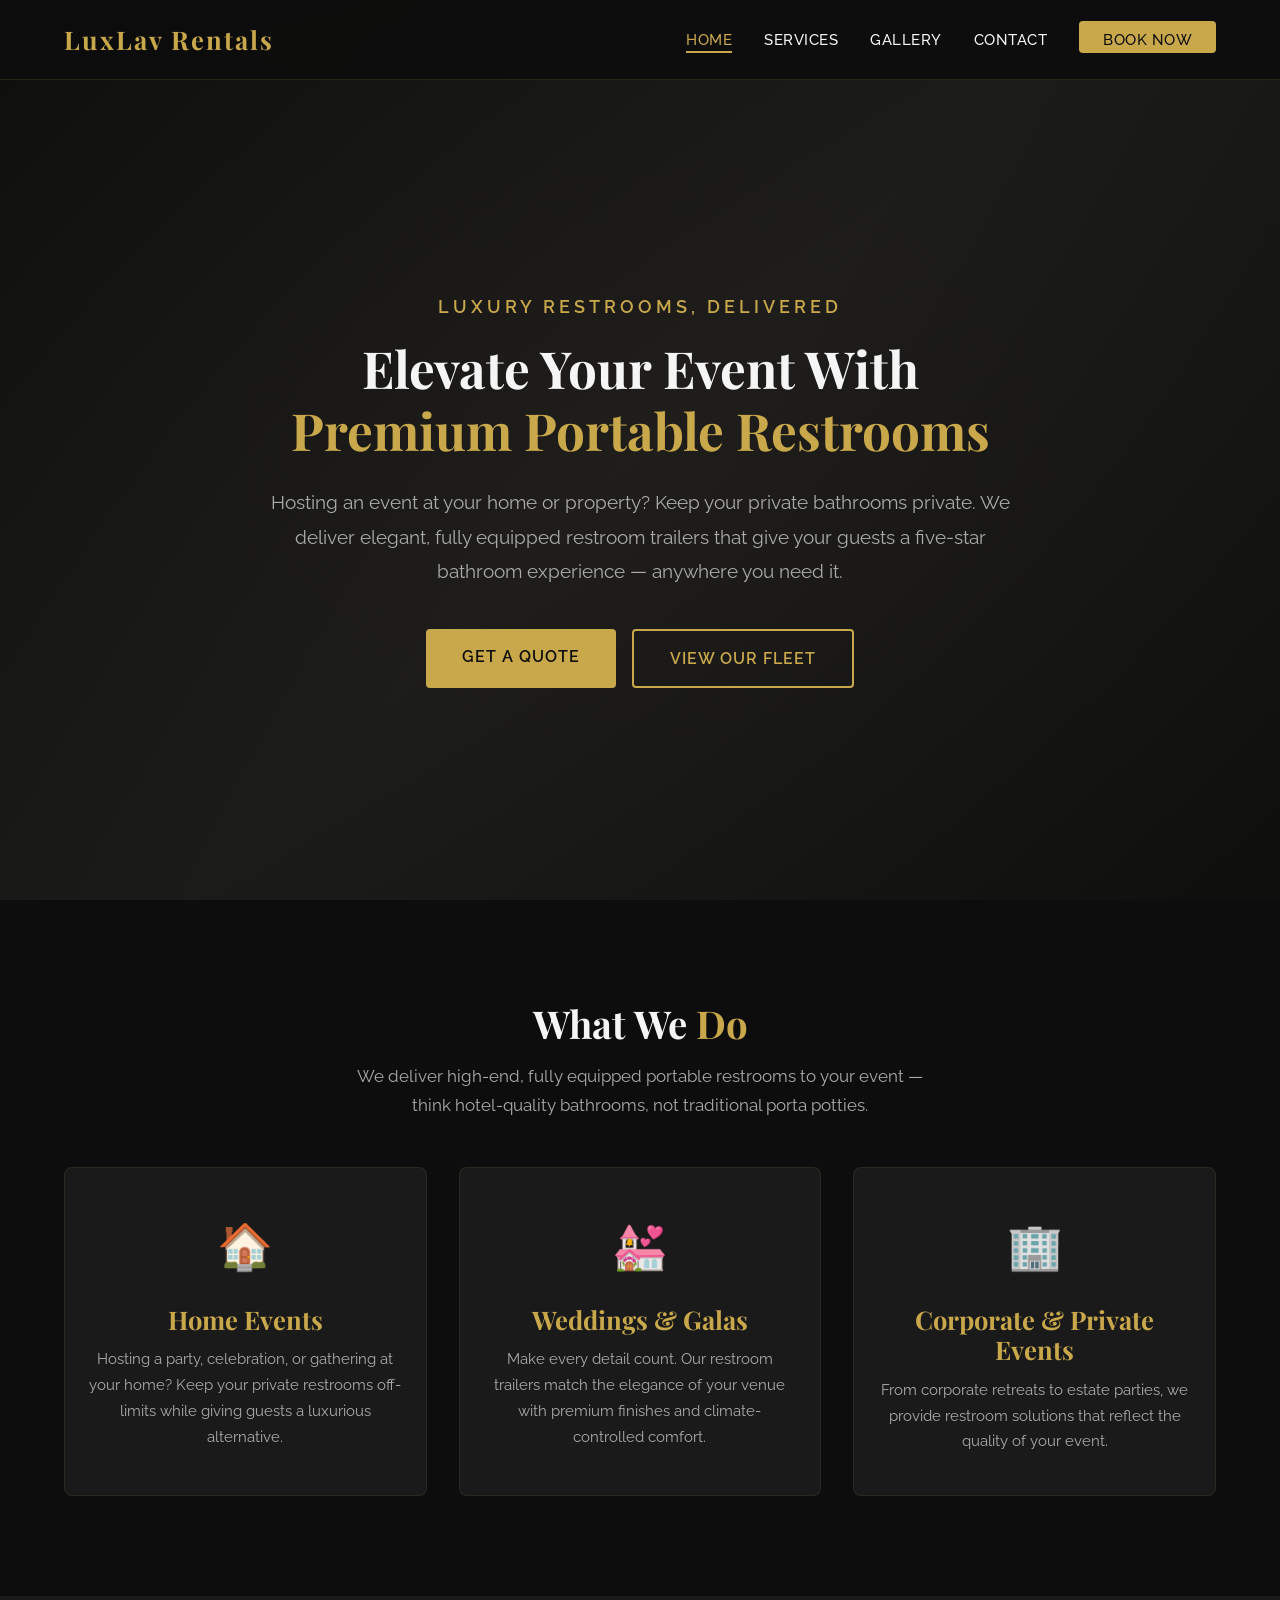
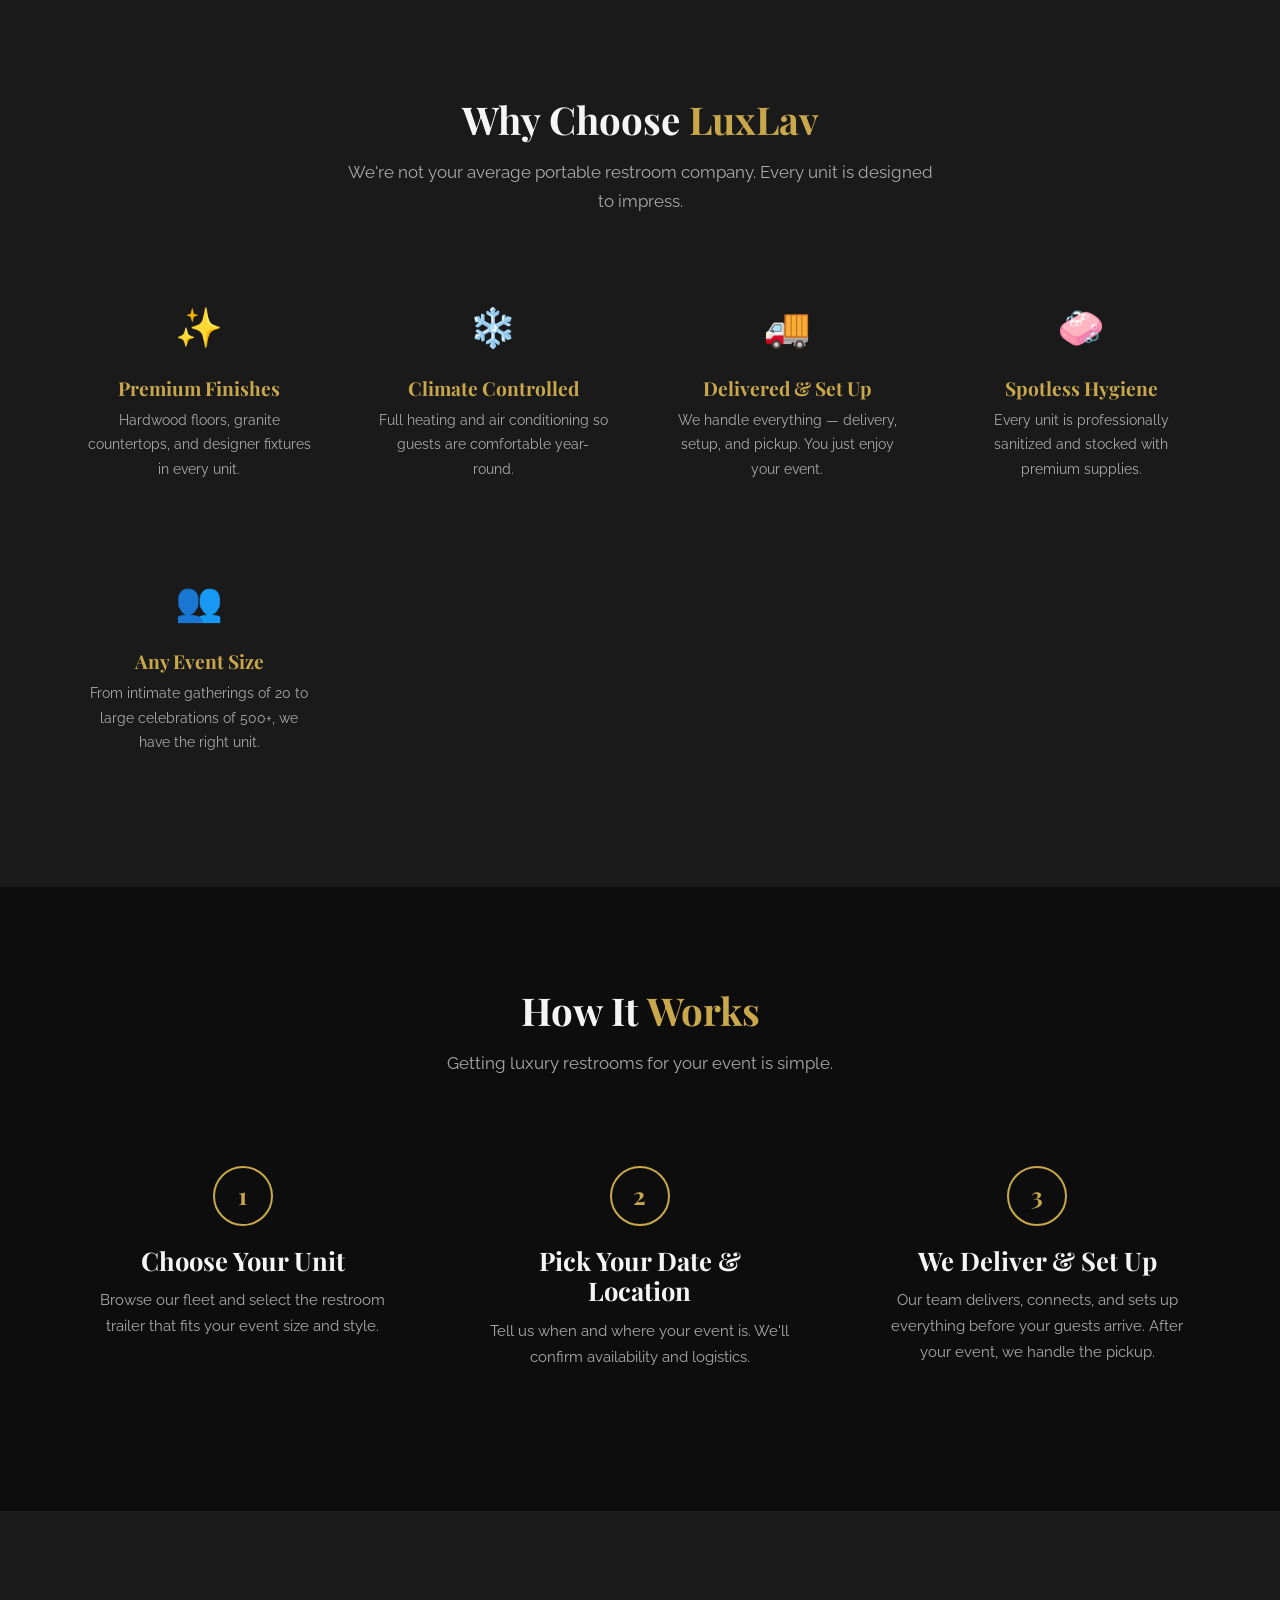
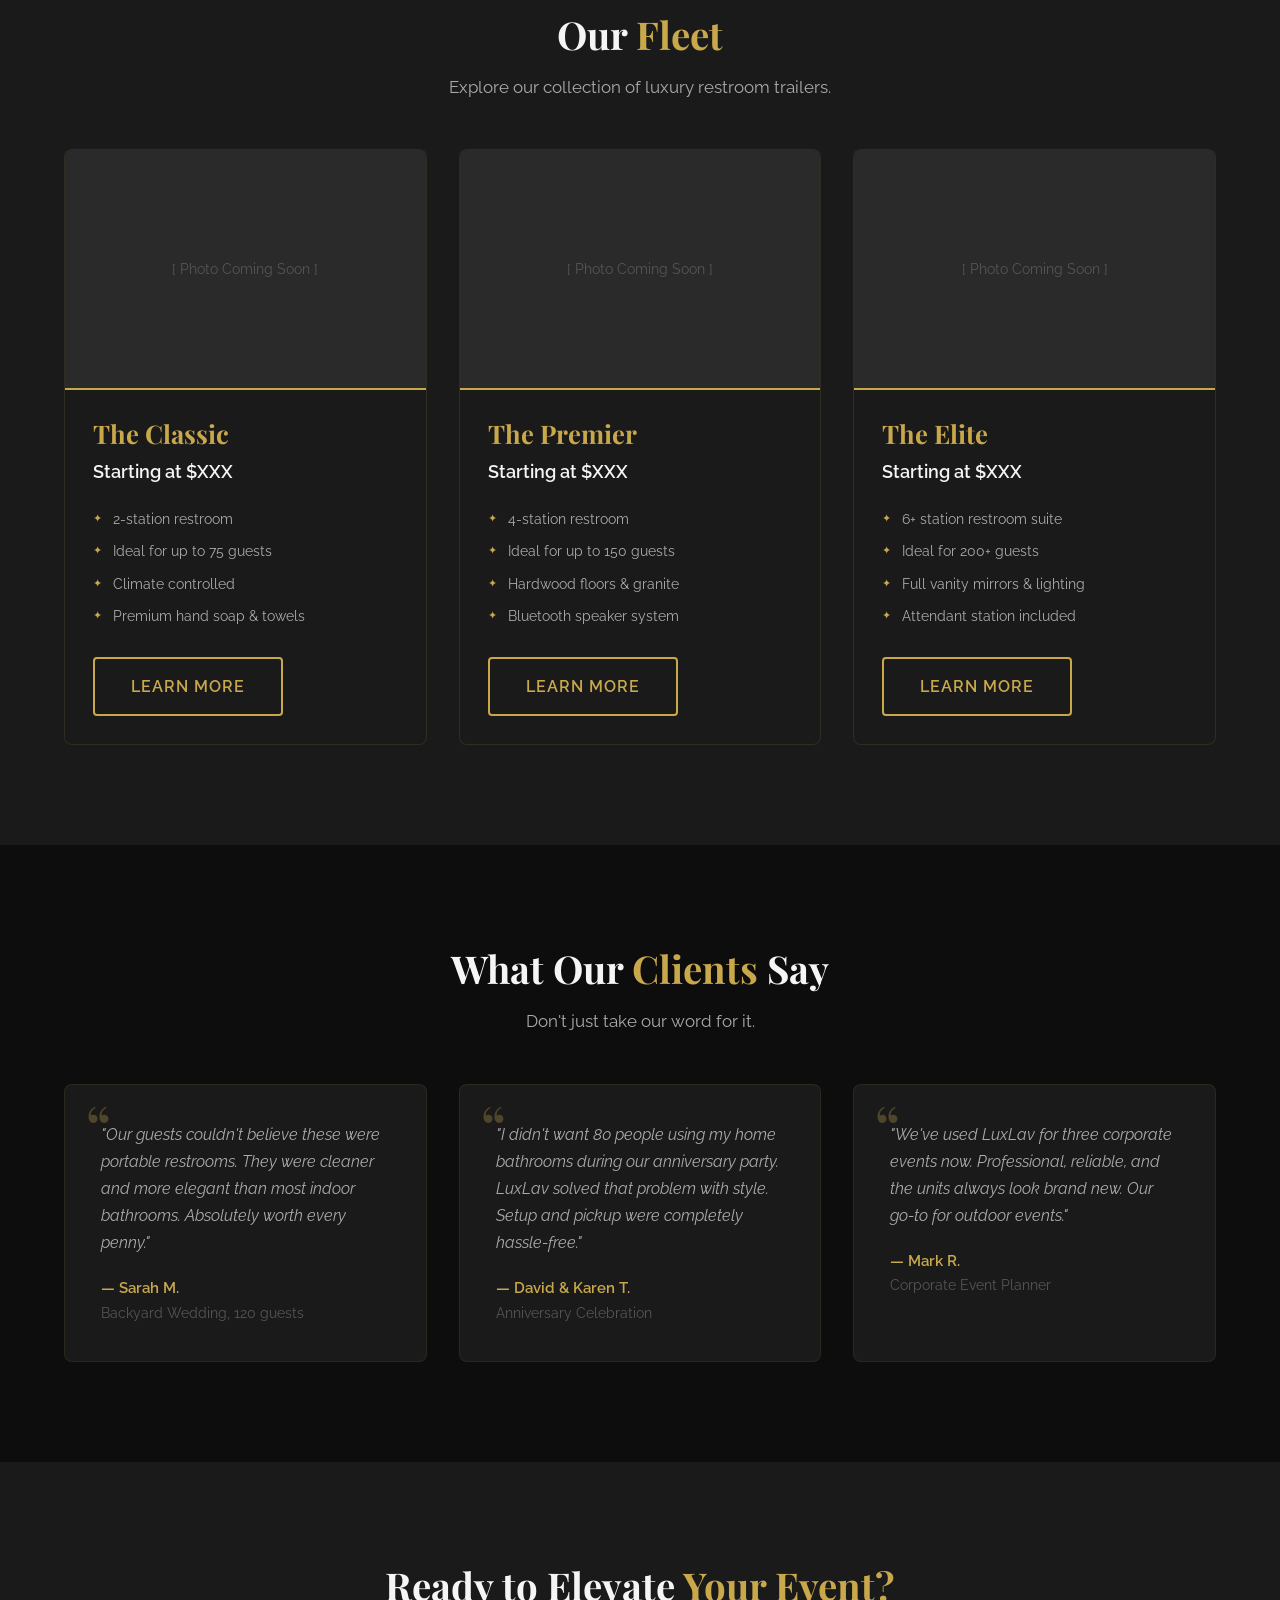
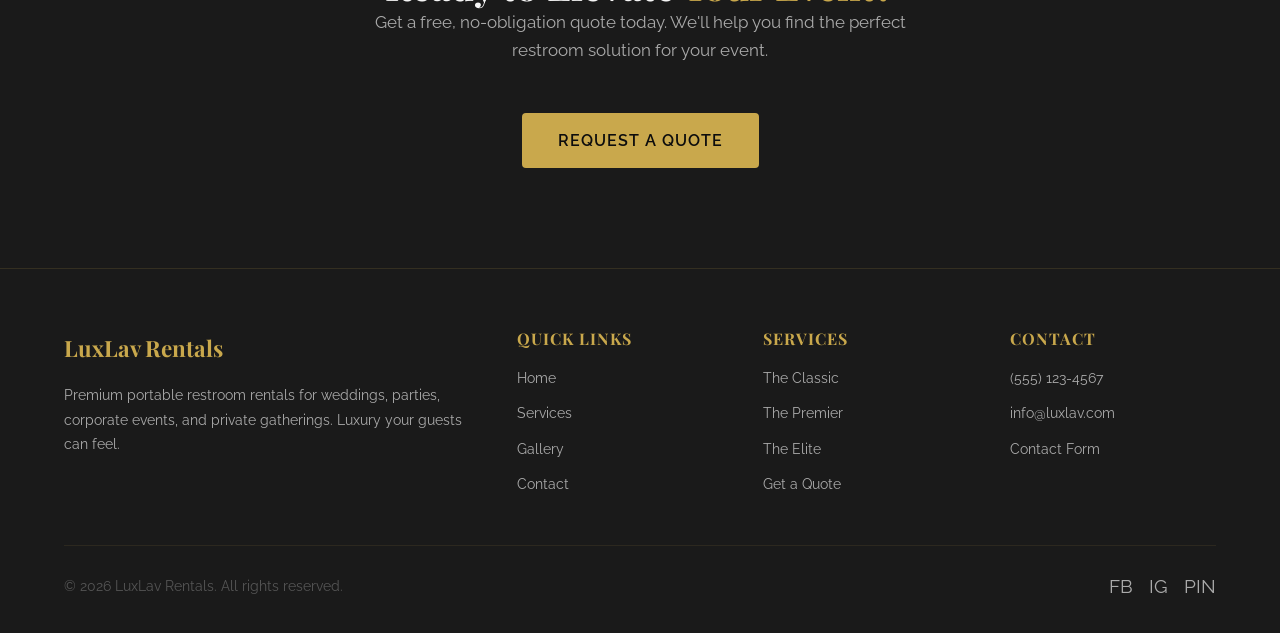
==== index.html @ 599058a5 "Initial commit: luxury restroom site Co-Authored-By: Claude Opus 4.6 <noreply@anthropic.com>" ====
<!DOCTYPE html>
<html lang="en">
<head>
  <meta charset="UTF-8">
  <meta name="viewport" content="width=device-width, initial-scale=1.0">
  <title>LuxLav Rentals — Luxury Portable Restroom Rentals for Events</title>
  <meta name="description" content="Luxury portable restroom rentals for weddings, parties, and private events. Hotel-quality bathroom experience delivered to your door.">
  <link rel="preconnect" href="https://fonts.googleapis.com">
  <link rel="preconnect" href="https://fonts.gstatic.com" crossorigin>
  <link href="https://fonts.googleapis.com/css2?family=Playfair+Display:wght@400;700&family=Raleway:wght@300;400;500;600;700&display=swap" rel="stylesheet">
  <link rel="stylesheet" href="css/styles.css">
</head>
<body>

  <!-- Navigation -->
  <nav class="navbar">
    <div class="container">
      <a href="index.html" class="nav-logo">LuxLav Rentals</a>
      <ul class="nav-links">
        <li><a href="index.html" class="active">Home</a></li>
        <li><a href="services.html">Services</a></li>
        <li><a href="gallery.html">Gallery</a></li>
        <li><a href="contact.html">Contact</a></li>
        <li><a href="booking.html" class="nav-cta">Book Now</a></li>
      </ul>
      <button class="hamburger" aria-label="Toggle menu">
        <span></span>
        <span></span>
        <span></span>
      </button>
    </div>
  </nav>

  <!-- Hero Section -->
  <section class="hero">
    <div class="hero-content">
      <p class="hero-tagline">Luxury Restrooms, Delivered</p>
      <h1>Elevate Your Event With <span>Premium Portable Restrooms</span></h1>
      <p class="hero-description">
        Hosting an event at your home or property? Keep your private bathrooms private.
        We deliver elegant, fully equipped restroom trailers that give your guests a
        five-star bathroom experience — anywhere you need it.
      </p>
      <div class="hero-buttons">
        <a href="booking.html" class="btn btn-primary">Get a Quote</a>
        <a href="services.html" class="btn btn-outline">View Our Fleet</a>
      </div>
    </div>
  </section>

  <!-- What We Do -->
  <section class="section">
    <div class="container">
      <h2 class="section-title">What We <span class="gold-text">Do</span></h2>
      <p class="section-subtitle">
        We deliver high-end, fully equipped portable restrooms to your event — think hotel-quality bathrooms, not traditional porta potties.
      </p>
      <div class="what-we-do-grid">
        <div class="wwd-card">
          <span class="wwd-icon">🏠</span>
          <h3>Home Events</h3>
          <p>Hosting a party, celebration, or gathering at your home? Keep your private restrooms off-limits while giving guests a luxurious alternative.</p>
        </div>
        <div class="wwd-card">
          <span class="wwd-icon">💒</span>
          <h3>Weddings & Galas</h3>
          <p>Make every detail count. Our restroom trailers match the elegance of your venue with premium finishes and climate-controlled comfort.</p>
        </div>
        <div class="wwd-card">
          <span class="wwd-icon">🏢</span>
          <h3>Corporate & Private Events</h3>
          <p>From corporate retreats to estate parties, we provide restroom solutions that reflect the quality of your event.</p>
        </div>
      </div>
    </div>
  </section>

  <!-- Why Choose Us -->
  <section class="section section-alt">
    <div class="container">
      <h2 class="section-title">Why Choose <span class="gold-text">LuxLav</span></h2>
      <p class="section-subtitle">
        We're not your average portable restroom company. Every unit is designed to impress.
      </p>
      <div class="features-grid">
        <div class="feature-item">
          <span class="feature-icon">✨</span>
          <h4>Premium Finishes</h4>
          <p>Hardwood floors, granite countertops, and designer fixtures in every unit.</p>
        </div>
        <div class="feature-item">
          <span class="feature-icon">❄️</span>
          <h4>Climate Controlled</h4>
          <p>Full heating and air conditioning so guests are comfortable year-round.</p>
        </div>
        <div class="feature-item">
          <span class="feature-icon">🚚</span>
          <h4>Delivered & Set Up</h4>
          <p>We handle everything — delivery, setup, and pickup. You just enjoy your event.</p>
        </div>
        <div class="feature-item">
          <span class="feature-icon">🧼</span>
          <h4>Spotless Hygiene</h4>
          <p>Every unit is professionally sanitized and stocked with premium supplies.</p>
        </div>
        <div class="feature-item">
          <span class="feature-icon">👥</span>
          <h4>Any Event Size</h4>
          <p>From intimate gatherings of 20 to large celebrations of 500+, we have the right unit.</p>
        </div>
      </div>
    </div>
  </section>

  <!-- How It Works -->
  <section class="section">
    <div class="container">
      <h2 class="section-title">How It <span class="gold-text">Works</span></h2>
      <p class="section-subtitle">
        Getting luxury restrooms for your event is simple.
      </p>
      <div class="steps">
        <div class="step">
          <div class="step-number">1</div>
          <h3>Choose Your Unit</h3>
          <p>Browse our fleet and select the restroom trailer that fits your event size and style.</p>
        </div>
        <div class="step">
          <div class="step-number">2</div>
          <h3>Pick Your Date & Location</h3>
          <p>Tell us when and where your event is. We'll confirm availability and logistics.</p>
        </div>
        <div class="step">
          <div class="step-number">3</div>
          <h3>We Deliver & Set Up</h3>
          <p>Our team delivers, connects, and sets up everything before your guests arrive. After your event, we handle the pickup.</p>
        </div>
      </div>
    </div>
  </section>

  <!-- Featured Units -->
  <section class="section section-alt">
    <div class="container">
      <h2 class="section-title">Our <span class="gold-text">Fleet</span></h2>
      <p class="section-subtitle">
        Explore our collection of luxury restroom trailers.
      </p>
      <div class="units-grid">
        <div class="unit-card">
          <div class="unit-image">[ Photo Coming Soon ]</div>
          <div class="unit-info">
            <h3>The Classic</h3>
            <p class="unit-price">Starting at $XXX</p>
            <ul class="unit-features">
              <li>2-station restroom</li>
              <li>Ideal for up to 75 guests</li>
              <li>Climate controlled</li>
              <li>Premium hand soap & towels</li>
            </ul>
            <a href="services.html" class="btn btn-outline">Learn More</a>
          </div>
        </div>
        <div class="unit-card">
          <div class="unit-image">[ Photo Coming Soon ]</div>
          <div class="unit-info">
            <h3>The Premier</h3>
            <p class="unit-price">Starting at $XXX</p>
            <ul class="unit-features">
              <li>4-station restroom</li>
              <li>Ideal for up to 150 guests</li>
              <li>Hardwood floors & granite</li>
              <li>Bluetooth speaker system</li>
            </ul>
            <a href="services.html" class="btn btn-outline">Learn More</a>
          </div>
        </div>
        <div class="unit-card">
          <div class="unit-image">[ Photo Coming Soon ]</div>
          <div class="unit-info">
            <h3>The Elite</h3>
            <p class="unit-price">Starting at $XXX</p>
            <ul class="unit-features">
              <li>6+ station restroom suite</li>
              <li>Ideal for 200+ guests</li>
              <li>Full vanity mirrors & lighting</li>
              <li>Attendant station included</li>
            </ul>
            <a href="services.html" class="btn btn-outline">Learn More</a>
          </div>
        </div>
      </div>
    </div>
  </section>

  <!-- Testimonials -->
  <section class="section">
    <div class="container">
      <h2 class="section-title">What Our <span class="gold-text">Clients</span> Say</h2>
      <p class="section-subtitle">
        Don't just take our word for it.
      </p>
      <div class="testimonials-grid">
        <div class="testimonial-card">
          <p class="testimonial-text">
            "Our guests couldn't believe these were portable restrooms. They were cleaner and more elegant than most indoor bathrooms. Absolutely worth every penny."
          </p>
          <p class="testimonial-author">— Sarah M.</p>
          <p class="testimonial-event">Backyard Wedding, 120 guests</p>
        </div>
        <div class="testimonial-card">
          <p class="testimonial-text">
            "I didn't want 80 people using my home bathrooms during our anniversary party. LuxLav solved that problem with style. Setup and pickup were completely hassle-free."
          </p>
          <p class="testimonial-author">— David & Karen T.</p>
          <p class="testimonial-event">Anniversary Celebration</p>
        </div>
        <div class="testimonial-card">
          <p class="testimonial-text">
            "We've used LuxLav for three corporate events now. Professional, reliable, and the units always look brand new. Our go-to for outdoor events."
          </p>
          <p class="testimonial-author">— Mark R.</p>
          <p class="testimonial-event">Corporate Event Planner</p>
        </div>
      </div>
    </div>
  </section>

  <!-- CTA Banner -->
  <section class="section section-alt" style="text-align:center;">
    <div class="container">
      <h2>Ready to Elevate <span class="gold-text">Your Event?</span></h2>
      <p class="section-subtitle">
        Get a free, no-obligation quote today. We'll help you find the perfect restroom solution for your event.
      </p>
      <a href="booking.html" class="btn btn-primary">Request a Quote</a>
    </div>
  </section>

  <!-- Footer -->
  <footer class="footer">
    <div class="container">
      <div class="footer-grid">
        <div>
          <span class="footer-brand">LuxLav Rentals</span>
          <p class="footer-description">
            Premium portable restroom rentals for weddings, parties, corporate events, and private gatherings. Luxury your guests can feel.
          </p>
        </div>
        <div>
          <h4>Quick Links</h4>
          <ul>
            <li><a href="index.html">Home</a></li>
            <li><a href="services.html">Services</a></li>
            <li><a href="gallery.html">Gallery</a></li>
            <li><a href="contact.html">Contact</a></li>
          </ul>
        </div>
        <div>
          <h4>Services</h4>
          <ul>
            <li><a href="services.html">The Classic</a></li>
            <li><a href="services.html">The Premier</a></li>
            <li><a href="services.html">The Elite</a></li>
            <li><a href="booking.html">Get a Quote</a></li>
          </ul>
        </div>
        <div>
          <h4>Contact</h4>
          <ul>
            <li><a href="tel:+15551234567">(555) 123-4567</a></li>
            <li><a href="mailto:info@luxlav.com">info@luxlav.com</a></li>
            <li><a href="contact.html">Contact Form</a></li>
          </ul>
        </div>
      </div>
      <div class="footer-bottom">
        <p>&copy; 2026 LuxLav Rentals. All rights reserved.</p>
        <div class="social-links">
          <a href="#" aria-label="Facebook">FB</a>
          <a href="#" aria-label="Instagram">IG</a>
          <a href="#" aria-label="Pinterest">PIN</a>
        </div>
      </div>
    </div>
  </footer>

  <script src="js/script.js"></script>
</body>
</html>
---- css/styles.css ----
/* ========================================
   LuxLav Rentals — Luxury Restroom Website
   Bold & Luxurious Theme
   ======================================== */

/* --- Reset & Base --- */
*,
*::before,
*::after {
  margin: 0;
  padding: 0;
  box-sizing: border-box;
}

:root {
  --bg-dark: #0d0d0d;
  --bg-card: #1a1a1a;
  --bg-card-hover: #2a2a2a;
  --gold: #c9a84c;
  --gold-light: #d4af37;
  --gold-glow: rgba(201, 168, 76, 0.4);
  --white: #f5f5f5;
  --gray: #aaaaaa;
  --gray-dark: #555555;
  --font-heading: "Playfair Display", Georgia, serif;
  --font-body: "Raleway", "Segoe UI", sans-serif;
  --max-width: 1200px;
  --nav-height: 80px;
}

html {
  scroll-behavior: smooth;
  font-size: 16px;
}

body {
  font-family: var(--font-body);
  background-color: var(--bg-dark);
  color: var(--white);
  line-height: 1.7;
  overflow-x: hidden;
}

a {
  color: var(--gold);
  text-decoration: none;
  transition: color 0.3s;
}

a:hover {
  color: var(--gold-light);
}

img {
  max-width: 100%;
  display: block;
}

ul {
  list-style: none;
}

/* --- Typography --- */
h1, h2, h3, h4 {
  font-family: var(--font-heading);
  color: var(--white);
  line-height: 1.2;
}

h1 { font-size: 3.2rem; }
h2 { font-size: 2.4rem; }
h3 { font-size: 1.6rem; }
h4 { font-size: 1.2rem; }

.section-title {
  text-align: center;
  margin-bottom: 1rem;
}

.section-subtitle {
  text-align: center;
  color: var(--gray);
  max-width: 600px;
  margin: 0 auto 3rem;
  font-size: 1.05rem;
}

.gold-text {
  color: var(--gold);
}

/* --- Buttons --- */
.btn {
  display: inline-block;
  padding: 14px 36px;
  font-family: var(--font-body);
  font-size: 1rem;
  font-weight: 600;
  letter-spacing: 1px;
  text-transform: uppercase;
  border: none;
  border-radius: 4px;
  cursor: pointer;
  transition: all 0.3s ease;
}

.btn-primary {
  background: var(--gold);
  color: var(--bg-dark);
}

.btn-primary:hover {
  background: var(--gold-light);
  box-shadow: 0 0 20px var(--gold-glow);
  color: var(--bg-dark);
}

.btn-outline {
  background: transparent;
  color: var(--gold);
  border: 2px solid var(--gold);
}

.btn-outline:hover {
  background: var(--gold);
  color: var(--bg-dark);
  box-shadow: 0 0 20px var(--gold-glow);
}

/* --- Container --- */
.container {
  max-width: var(--max-width);
  margin: 0 auto;
  padding: 0 24px;
}

/* --- Section Spacing --- */
.section {
  padding: 100px 0;
}

.section-alt {
  background-color: var(--bg-card);
}

/* ========================================
   NAVIGATION
   ======================================== */
.navbar {
  position: fixed;
  top: 0;
  left: 0;
  width: 100%;
  height: var(--nav-height);
  background: rgba(13, 13, 13, 0.95);
  backdrop-filter: blur(10px);
  z-index: 1000;
  border-bottom: 1px solid rgba(201, 168, 76, 0.15);
}

.navbar .container {
  display: flex;
  align-items: center;
  justify-content: space-between;
  height: 100%;
}

.nav-logo {
  font-family: var(--font-heading);
  font-size: 1.6rem;
  color: var(--gold);
  font-weight: 700;
  letter-spacing: 2px;
}

.nav-links {
  display: flex;
  gap: 32px;
}

.nav-links a {
  color: var(--white);
  font-size: 0.95rem;
  font-weight: 500;
  letter-spacing: 0.5px;
  text-transform: uppercase;
  position: relative;
  padding-bottom: 4px;
}

.nav-links a::after {
  content: "";
  position: absolute;
  bottom: 0;
  left: 0;
  width: 0;
  height: 2px;
  background: var(--gold);
  transition: width 0.3s;
}

.nav-links a:hover::after,
.nav-links a.active::after {
  width: 100%;
}

.nav-links a:hover,
.nav-links a.active {
  color: var(--gold);
}

.nav-cta {
  padding: 10px 24px;
  background: var(--gold);
  color: var(--bg-dark) !important;
  border-radius: 4px;
  font-weight: 600;
}

.nav-cta::after {
  display: none !important;
}

.nav-cta:hover {
  background: var(--gold-light);
  box-shadow: 0 0 15px var(--gold-glow);
  color: var(--bg-dark) !important;
}

/* Hamburger */
.hamburger {
  display: none;
  flex-direction: column;
  gap: 5px;
  cursor: pointer;
  background: none;
  border: none;
  padding: 4px;
}

.hamburger span {
  display: block;
  width: 28px;
  height: 2px;
  background: var(--gold);
  transition: all 0.3s;
}

.hamburger.active span:nth-child(1) {
  transform: rotate(45deg) translate(5px, 5px);
}

.hamburger.active span:nth-child(2) {
  opacity: 0;
}

.hamburger.active span:nth-child(3) {
  transform: rotate(-45deg) translate(5px, -5px);
}

/* ========================================
   HERO
   ======================================== */
.hero {
  min-height: 100vh;
  display: flex;
  align-items: center;
  justify-content: center;
  text-align: center;
  padding-top: var(--nav-height);
  background: linear-gradient(
    135deg,
    rgba(13, 13, 13, 0.97) 0%,
    rgba(26, 26, 26, 0.95) 50%,
    rgba(13, 13, 13, 0.97) 100%
  );
  position: relative;
  overflow: hidden;
}

.hero::before {
  content: "";
  position: absolute;
  top: -50%;
  left: -50%;
  width: 200%;
  height: 200%;
  background: radial-gradient(
    ellipse at center,
    rgba(201, 168, 76, 0.03) 0%,
    transparent 70%
  );
  animation: heroGlow 8s ease-in-out infinite alternate;
}

@keyframes heroGlow {
  0% { transform: translate(0, 0); }
  100% { transform: translate(5%, 5%); }
}

.hero-content {
  position: relative;
  z-index: 1;
  max-width: 800px;
  padding: 0 24px;
}

.hero-tagline {
  font-size: 1.1rem;
  color: var(--gold);
  text-transform: uppercase;
  letter-spacing: 4px;
  margin-bottom: 1rem;
  font-weight: 600;
}

.hero h1 {
  margin-bottom: 1.5rem;
}

.hero h1 span {
  color: var(--gold);
}

.hero-description {
  font-size: 1.2rem;
  color: var(--gray);
  margin-bottom: 2.5rem;
  line-height: 1.8;
}

.hero-buttons {
  display: flex;
  gap: 16px;
  justify-content: center;
  flex-wrap: wrap;
}

/* ========================================
   WHAT WE DO
   ======================================== */
.what-we-do-grid {
  display: grid;
  grid-template-columns: repeat(3, 1fr);
  gap: 32px;
  margin-top: 2rem;
}

.wwd-card {
  text-align: center;
  padding: 40px 24px;
  background: var(--bg-card);
  border: 1px solid rgba(201, 168, 76, 0.1);
  border-radius: 8px;
  transition: all 0.3s;
}

.wwd-card:hover {
  border-color: var(--gold);
  transform: translateY(-4px);
  box-shadow: 0 8px 30px rgba(0, 0, 0, 0.4);
}

.wwd-icon {
  font-size: 2.8rem;
  margin-bottom: 1.2rem;
  display: block;
}

.wwd-card h3 {
  margin-bottom: 0.8rem;
  color: var(--gold);
}

.wwd-card p {
  color: var(--gray);
  font-size: 0.95rem;
}

/* ========================================
   WHY CHOOSE US
   ======================================== */
.features-grid {
  display: grid;
  grid-template-columns: repeat(auto-fit, minmax(220px, 1fr));
  gap: 24px;
}

.feature-item {
  text-align: center;
  padding: 32px 20px;
}

.feature-icon {
  font-size: 2.4rem;
  margin-bottom: 1rem;
  display: block;
}

.feature-item h4 {
  color: var(--gold);
  margin-bottom: 0.5rem;
}

.feature-item p {
  color: var(--gray);
  font-size: 0.9rem;
}

/* ========================================
   HOW IT WORKS
   ======================================== */
.steps {
  display: grid;
  grid-template-columns: repeat(3, 1fr);
  gap: 40px;
  text-align: center;
  counter-reset: step;
}

.step {
  position: relative;
  padding: 40px 24px;
}

.step-number {
  display: inline-flex;
  align-items: center;
  justify-content: center;
  width: 60px;
  height: 60px;
  border-radius: 50%;
  border: 2px solid var(--gold);
  color: var(--gold);
  font-family: var(--font-heading);
  font-size: 1.5rem;
  font-weight: 700;
  margin-bottom: 1.2rem;
}

.step h3 {
  margin-bottom: 0.8rem;
}

.step p {
  color: var(--gray);
  font-size: 0.95rem;
}

/* ========================================
   UNIT / SERVICE CARDS
   ======================================== */
.units-grid {
  display: grid;
  grid-template-columns: repeat(3, 1fr);
  gap: 32px;
}

.unit-card {
  background: var(--bg-card);
  border: 1px solid rgba(201, 168, 76, 0.12);
  border-radius: 8px;
  overflow: hidden;
  transition: all 0.3s;
}

.unit-card:hover {
  border-color: var(--gold);
  transform: translateY(-6px);
  box-shadow: 0 12px 40px rgba(0, 0, 0, 0.5);
}

.unit-image {
  width: 100%;
  height: 240px;
  background: var(--bg-card-hover);
  border-bottom: 2px solid var(--gold);
  display: flex;
  align-items: center;
  justify-content: center;
  color: var(--gray-dark);
  font-size: 0.9rem;
}

.unit-info {
  padding: 28px;
}

.unit-info h3 {
  color: var(--gold);
  margin-bottom: 0.5rem;
}

.unit-price {
  font-size: 1.1rem;
  font-weight: 600;
  margin-bottom: 1rem;
  color: var(--white);
}

.unit-features {
  margin-bottom: 1.5rem;
}

.unit-features li {
  color: var(--gray);
  font-size: 0.9rem;
  padding: 4px 0;
  padding-left: 20px;
  position: relative;
}

.unit-features li::before {
  content: "✦";
  color: var(--gold);
  position: absolute;
  left: 0;
  font-size: 0.7rem;
  top: 6px;
}

/* ========================================
   TESTIMONIALS
   ======================================== */
.testimonials-grid {
  display: grid;
  grid-template-columns: repeat(auto-fit, minmax(320px, 1fr));
  gap: 32px;
}

.testimonial-card {
  background: var(--bg-card);
  border: 1px solid rgba(201, 168, 76, 0.1);
  border-radius: 8px;
  padding: 36px;
  position: relative;
}

.testimonial-card::before {
  content: "\201C";
  font-family: var(--font-heading);
  font-size: 4rem;
  color: var(--gold);
  opacity: 0.3;
  position: absolute;
  top: 10px;
  left: 20px;
  line-height: 1;
}

.testimonial-text {
  font-style: italic;
  color: var(--gray);
  margin-bottom: 1.2rem;
  font-size: 1rem;
  line-height: 1.7;
  position: relative;
  z-index: 1;
}

.testimonial-author {
  color: var(--gold);
  font-weight: 600;
  font-size: 0.95rem;
}

.testimonial-event {
  color: var(--gray-dark);
  font-size: 0.85rem;
}

/* ========================================
   GALLERY
   ======================================== */
.gallery-grid {
  display: grid;
  grid-template-columns: repeat(auto-fill, minmax(280px, 1fr));
  gap: 20px;
}

.gallery-item {
  height: 280px;
  background: var(--bg-card-hover);
  border: 1px solid rgba(201, 168, 76, 0.1);
  border-radius: 8px;
  overflow: hidden;
  cursor: pointer;
  transition: all 0.3s;
  display: flex;
  align-items: center;
  justify-content: center;
  color: var(--gray-dark);
  font-size: 0.9rem;
  position: relative;
}

.gallery-item:hover {
  border-color: var(--gold);
  transform: scale(1.02);
  box-shadow: 0 8px 30px rgba(0, 0, 0, 0.4);
}

.gallery-item img {
  width: 100%;
  height: 100%;
  object-fit: cover;
}

/* Lightbox */
.lightbox {
  display: none;
  position: fixed;
  top: 0;
  left: 0;
  width: 100%;
  height: 100%;
  background: rgba(0, 0, 0, 0.95);
  z-index: 2000;
  align-items: center;
  justify-content: center;
  cursor: pointer;
}

.lightbox.active {
  display: flex;
}

.lightbox-content {
  max-width: 90%;
  max-height: 90%;
  background: var(--bg-card);
  border: 2px solid var(--gold);
  border-radius: 8px;
  display: flex;
  align-items: center;
  justify-content: center;
  padding: 40px 60px;
  color: var(--gray);
  font-size: 1.2rem;
}

.lightbox-close {
  position: absolute;
  top: 20px;
  right: 30px;
  font-size: 2.5rem;
  color: var(--gold);
  cursor: pointer;
  transition: color 0.3s;
  background: none;
  border: none;
  font-family: inherit;
}

.lightbox-close:hover {
  color: var(--white);
}

/* ========================================
   FORMS
   ======================================== */
.form-group {
  margin-bottom: 24px;
}

.form-group label {
  display: block;
  margin-bottom: 8px;
  color: var(--gold);
  font-weight: 600;
  font-size: 0.9rem;
  text-transform: uppercase;
  letter-spacing: 0.5px;
}

.form-group input,
.form-group textarea,
.form-group select {
  width: 100%;
  padding: 14px 18px;
  background: var(--bg-card);
  border: 1px solid rgba(201, 168, 76, 0.2);
  border-radius: 4px;
  color: var(--white);
  font-family: var(--font-body);
  font-size: 1rem;
  transition: border-color 0.3s;
}

.form-group input:focus,
.form-group textarea:focus,
.form-group select:focus {
  outline: none;
  border-color: var(--gold);
  box-shadow: 0 0 0 3px rgba(201, 168, 76, 0.1);
}

.form-group textarea {
  resize: vertical;
  min-height: 120px;
}

.form-group select option {
  background: var(--bg-card);
  color: var(--white);
}

.form-row {
  display: grid;
  grid-template-columns: 1fr 1fr;
  gap: 24px;
}

.form-error {
  color: #e74c3c;
  font-size: 0.85rem;
  margin-top: 6px;
  display: none;
}

.form-group.error input,
.form-group.error textarea,
.form-group.error select {
  border-color: #e74c3c;
}

.form-group.error .form-error {
  display: block;
}

.form-success {
  display: none;
  text-align: center;
  padding: 40px;
  background: var(--bg-card);
  border: 2px solid var(--gold);
  border-radius: 8px;
}

.form-success.active {
  display: block;
}

.form-success h3 {
  color: var(--gold);
  margin-bottom: 1rem;
}

/* ========================================
   CONTACT INFO
   ======================================== */
.contact-grid {
  display: grid;
  grid-template-columns: 1fr 1fr;
  gap: 60px;
}

.contact-info-item {
  display: flex;
  gap: 16px;
  margin-bottom: 28px;
}

.contact-info-icon {
  font-size: 1.5rem;
  color: var(--gold);
  min-width: 36px;
  text-align: center;
}

.contact-info-item h4 {
  color: var(--white);
  margin-bottom: 4px;
}

.contact-info-item p {
  color: var(--gray);
  font-size: 0.95rem;
}

.map-placeholder {
  width: 100%;
  height: 300px;
  background: var(--bg-card-hover);
  border: 1px solid rgba(201, 168, 76, 0.15);
  border-radius: 8px;
  display: flex;
  align-items: center;
  justify-content: center;
  color: var(--gray-dark);
  margin-top: 2rem;
}

/* ========================================
   PAGE HEADER (inner pages)
   ======================================== */
.page-header {
  padding: 160px 0 80px;
  text-align: center;
  background: linear-gradient(
    180deg,
    rgba(26, 26, 26, 1) 0%,
    rgba(13, 13, 13, 1) 100%
  );
  border-bottom: 1px solid rgba(201, 168, 76, 0.1);
}

.page-header h1 {
  margin-bottom: 0.5rem;
}

.page-header p {
  color: var(--gray);
  font-size: 1.1rem;
}

/* ========================================
   FOOTER
   ======================================== */
.footer {
  background: var(--bg-card);
  border-top: 1px solid rgba(201, 168, 76, 0.15);
  padding: 60px 0 30px;
}

.footer-grid {
  display: grid;
  grid-template-columns: 2fr 1fr 1fr 1fr;
  gap: 40px;
  margin-bottom: 40px;
}

.footer-brand {
  font-family: var(--font-heading);
  font-size: 1.4rem;
  color: var(--gold);
  font-weight: 700;
  margin-bottom: 1rem;
  display: block;
}

.footer-description {
  color: var(--gray);
  font-size: 0.9rem;
  line-height: 1.7;
}

.footer h4 {
  color: var(--gold);
  margin-bottom: 1rem;
  font-size: 1rem;
  text-transform: uppercase;
  letter-spacing: 1px;
}

.footer ul li {
  margin-bottom: 8px;
}

.footer ul a {
  color: var(--gray);
  font-size: 0.9rem;
  transition: color 0.3s;
}

.footer ul a:hover {
  color: var(--gold);
}

.footer-bottom {
  border-top: 1px solid rgba(201, 168, 76, 0.1);
  padding-top: 24px;
  display: flex;
  justify-content: space-between;
  align-items: center;
  font-size: 0.85rem;
  color: var(--gray-dark);
}

.social-links {
  display: flex;
  gap: 16px;
}

.social-links a {
  color: var(--gray);
  font-size: 1.2rem;
  transition: color 0.3s;
}

.social-links a:hover {
  color: var(--gold);
}

/* ========================================
   RESPONSIVE
   ======================================== */
@media (max-width: 1024px) {
  h1 { font-size: 2.6rem; }
  h2 { font-size: 2rem; }

  .units-grid {
    grid-template-columns: repeat(2, 1fr);
  }

  .footer-grid {
    grid-template-columns: 1fr 1fr;
  }
}

@media (max-width: 768px) {
  h1 { font-size: 2rem; }
  h2 { font-size: 1.7rem; }

  .section {
    padding: 70px 0;
  }

  /* Mobile nav */
  .nav-links {
    display: none;
    flex-direction: column;
    position: absolute;
    top: var(--nav-height);
    left: 0;
    width: 100%;
    background: rgba(13, 13, 13, 0.98);
    padding: 24px;
    gap: 20px;
    border-bottom: 1px solid rgba(201, 168, 76, 0.15);
  }

  .nav-links.active {
    display: flex;
  }

  .hamburger {
    display: flex;
  }

  /* Grids */
  .what-we-do-grid,
  .steps,
  .units-grid {
    grid-template-columns: 1fr;
  }

  .features-grid {
    grid-template-columns: repeat(2, 1fr);
  }

  .form-row {
    grid-template-columns: 1fr;
  }

  .contact-grid {
    grid-template-columns: 1fr;
  }

  .footer-grid {
    grid-template-columns: 1fr;
  }

  .footer-bottom {
    flex-direction: column;
    gap: 12px;
    text-align: center;
  }

  .hero-buttons {
    flex-direction: column;
    align-items: center;
  }

  .gallery-grid {
    grid-template-columns: repeat(auto-fill, minmax(200px, 1fr));
  }

  .testimonials-grid {
    grid-template-columns: 1fr;
  }
}

@media (max-width: 480px) {
  h1 { font-size: 1.7rem; }

  .features-grid {
    grid-template-columns: 1fr;
  }

  .hero-tagline {
    font-size: 0.9rem;
    letter-spacing: 2px;
  }
}
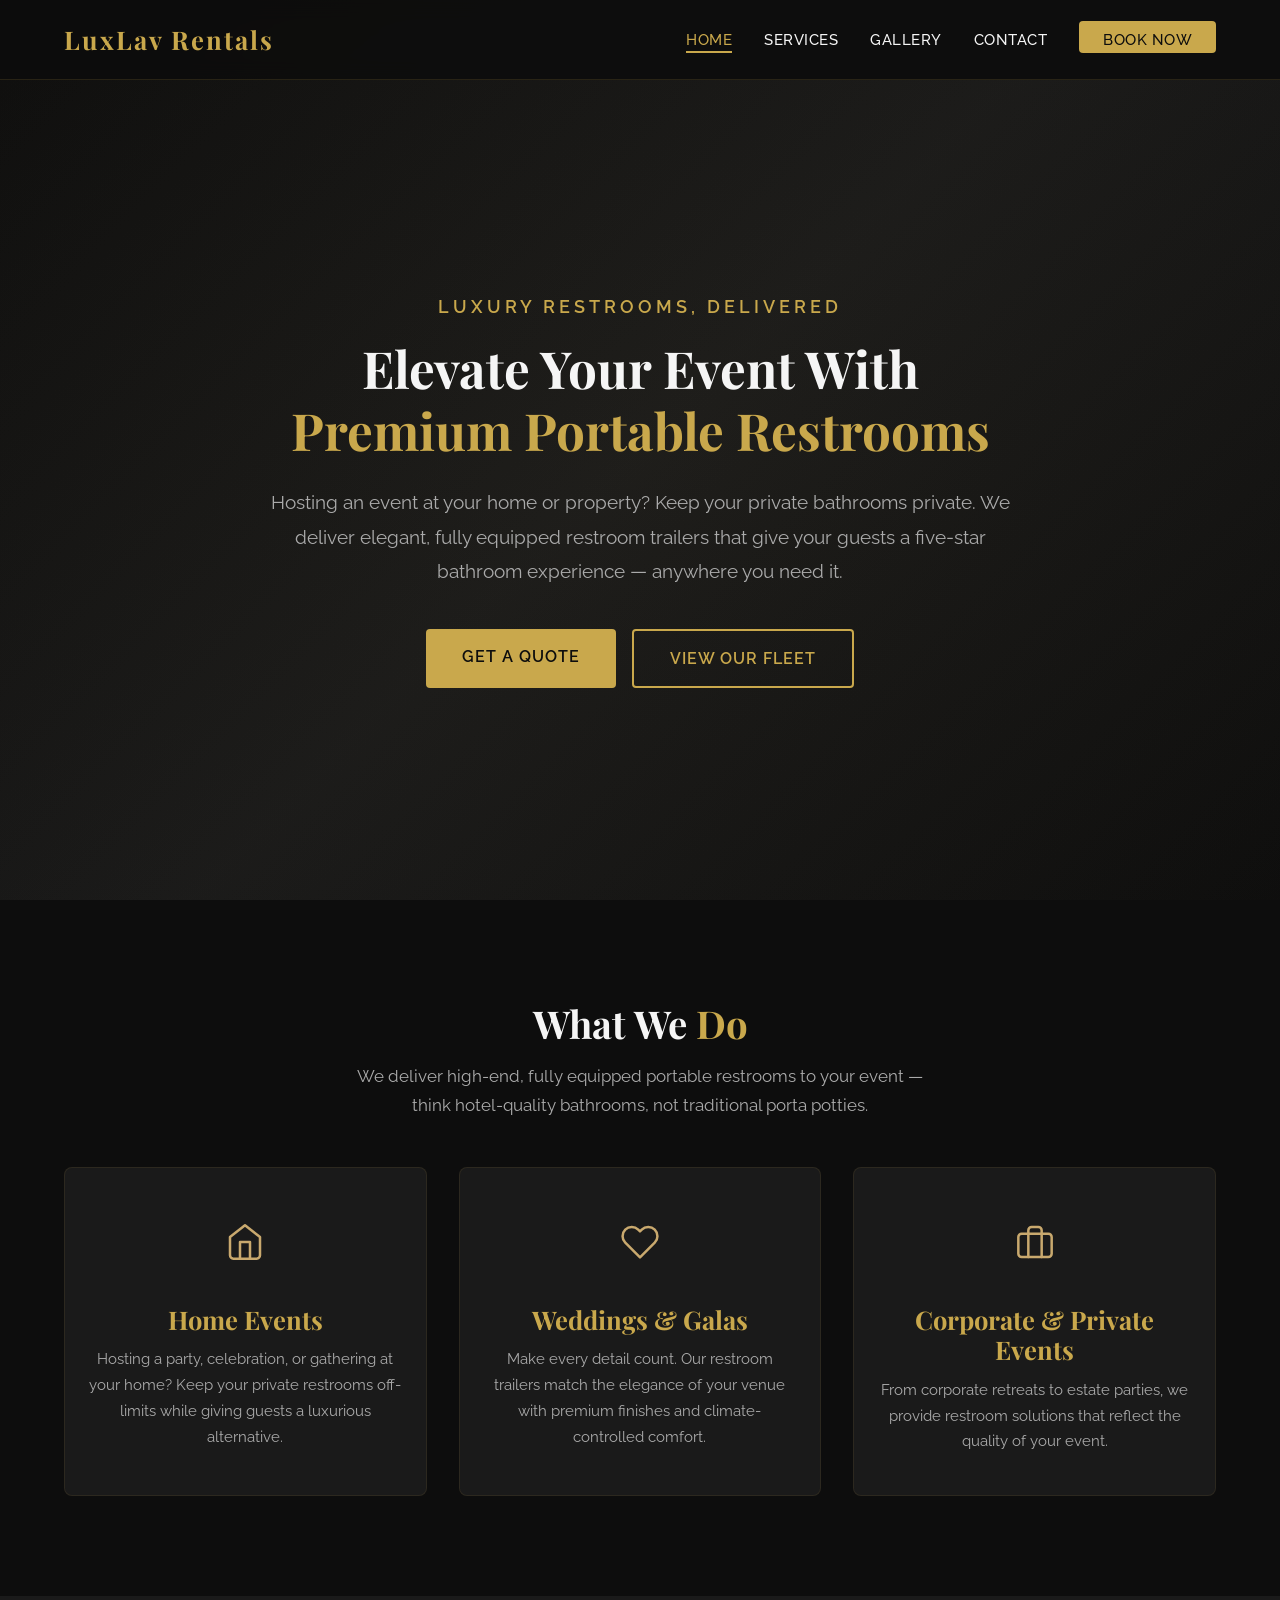
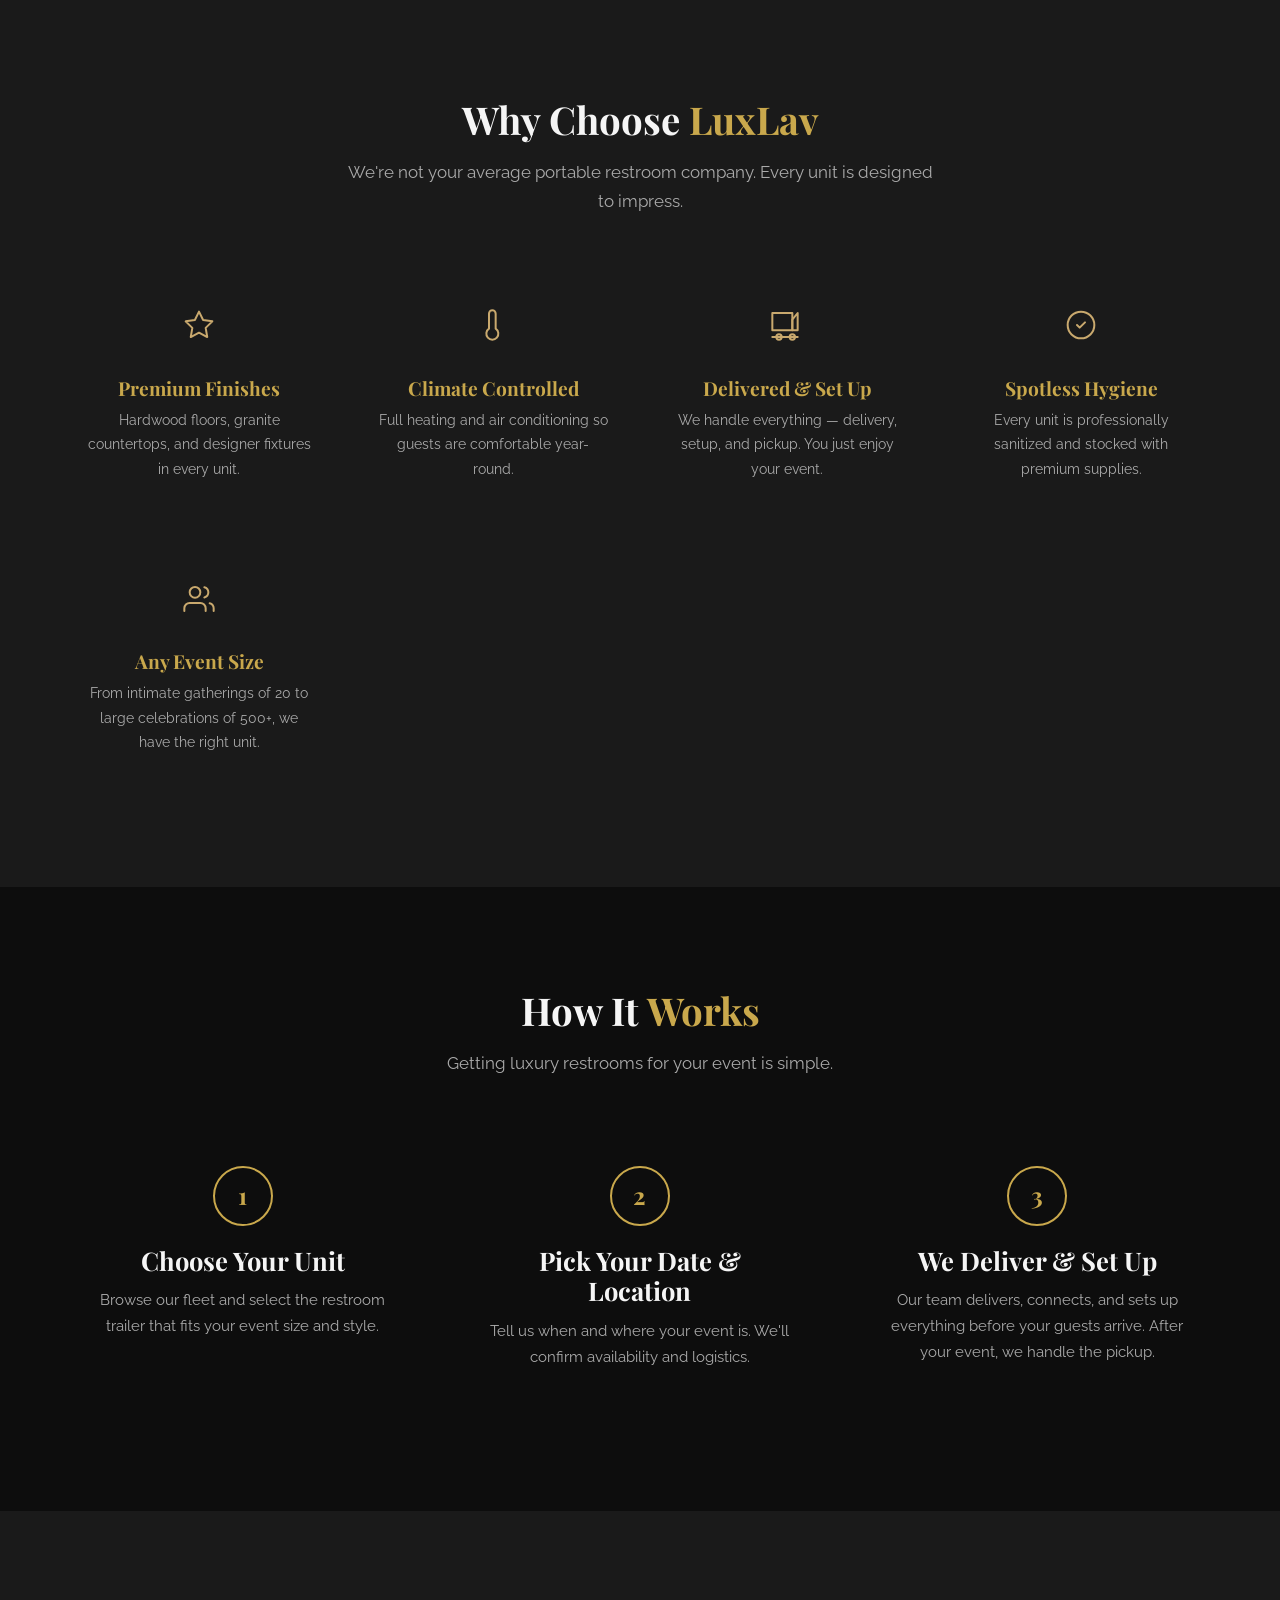
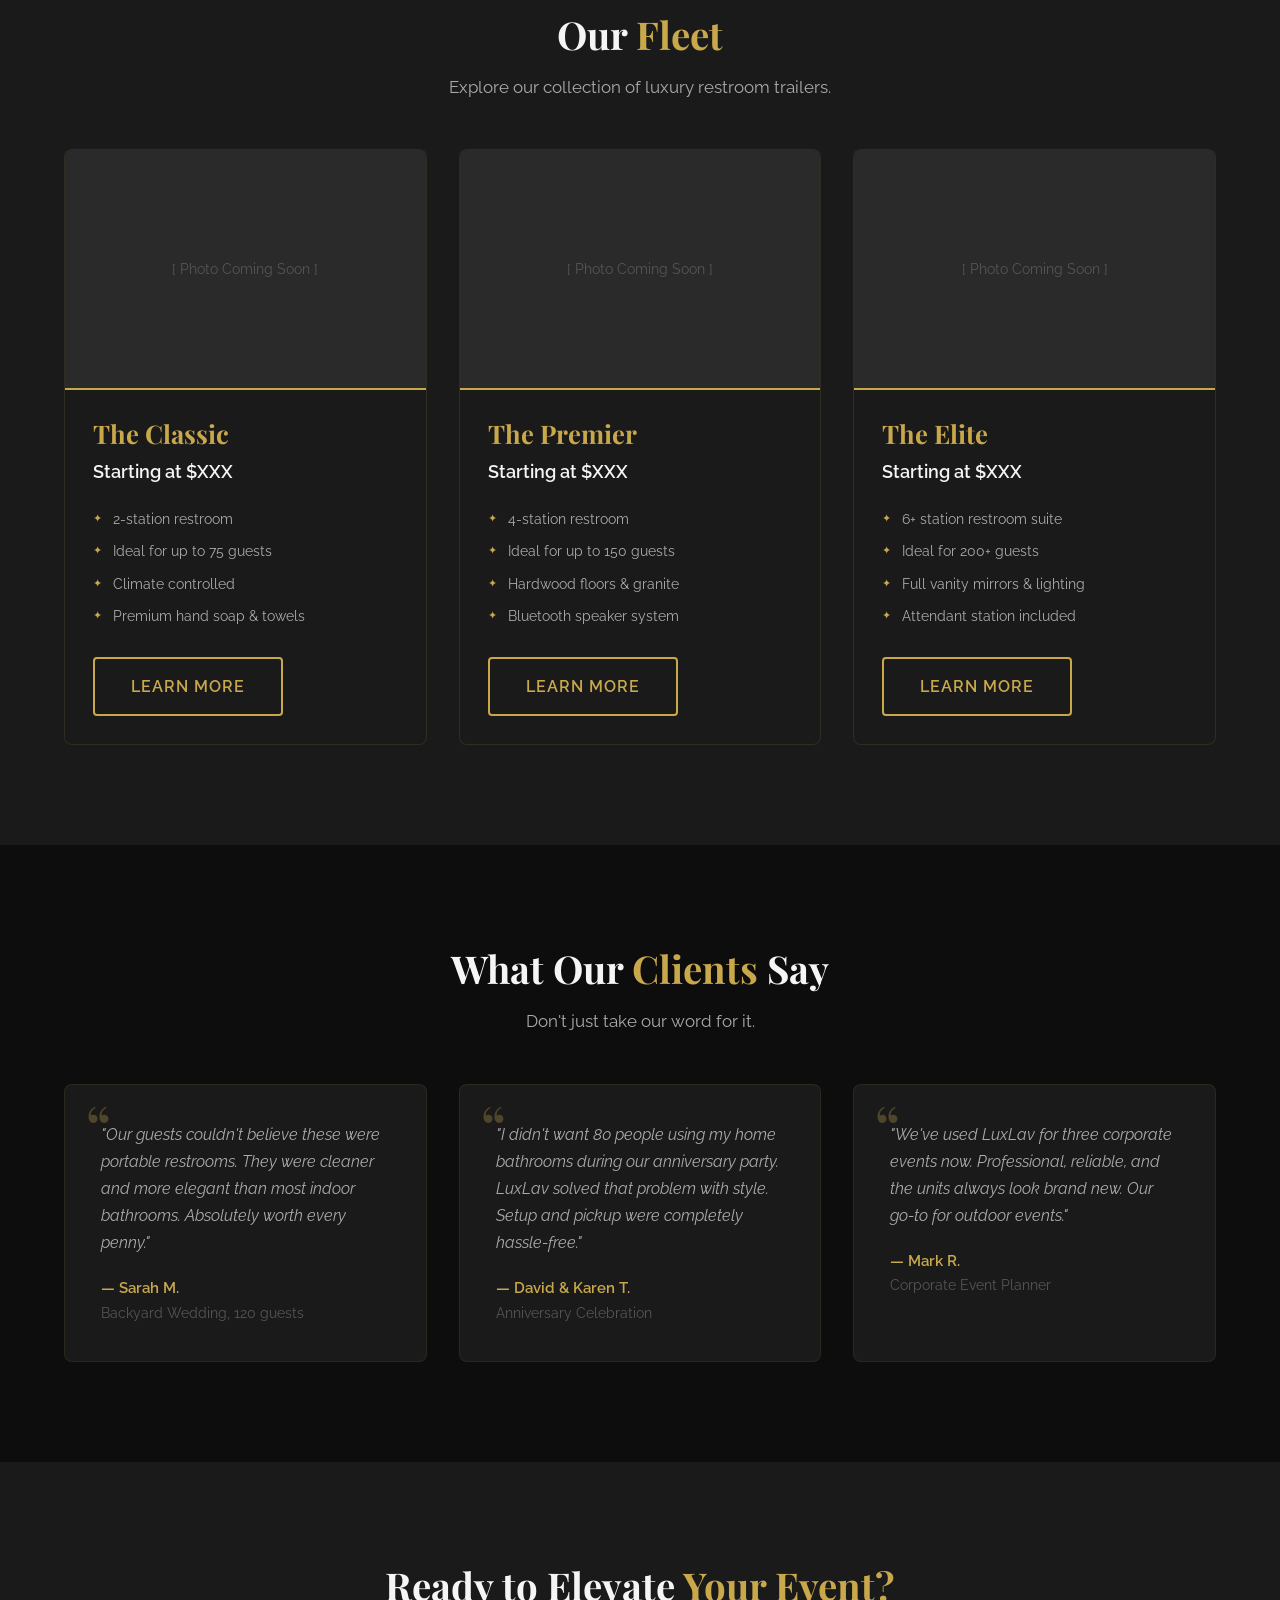
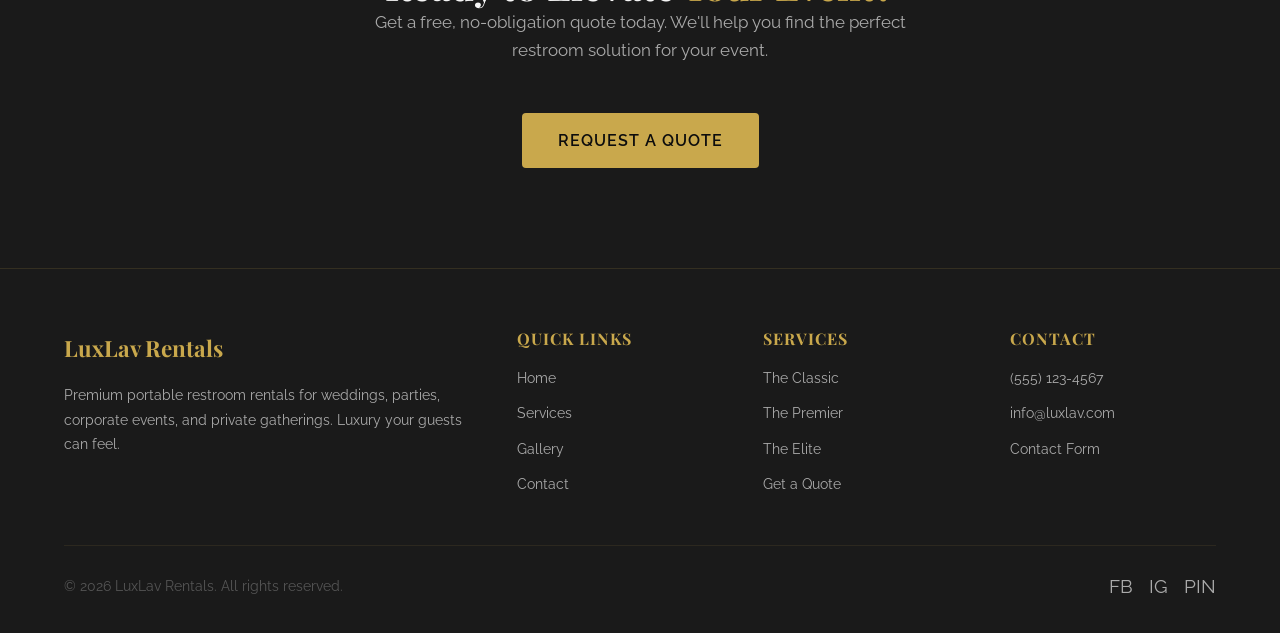
==== commit e6551a47: "Replace emoji icons with SVG icons, add Formspree form integration" ====
--- a/index.html
+++ b/index.html
@@ -57,17 +57,17 @@
       </p>
       <div class="what-we-do-grid">
         <div class="wwd-card">
-          <span class="wwd-icon">🏠</span>
+          <span class="wwd-icon"><svg xmlns="http://www.w3.org/2000/svg" width="40" height="40" viewBox="0 0 24 24" fill="none" stroke="#c9a96e" stroke-width="1.5" stroke-linecap="round" stroke-linejoin="round"><path d="M3 9l9-7 9 7v11a2 2 0 0 1-2 2H5a2 2 0 0 1-2-2z"/><polyline points="9 22 9 12 15 12 15 22"/></svg></span>
           <h3>Home Events</h3>
           <p>Hosting a party, celebration, or gathering at your home? Keep your private restrooms off-limits while giving guests a luxurious alternative.</p>
         </div>
         <div class="wwd-card">
-          <span class="wwd-icon">💒</span>
+          <span class="wwd-icon"><svg xmlns="http://www.w3.org/2000/svg" width="40" height="40" viewBox="0 0 24 24" fill="none" stroke="#c9a96e" stroke-width="1.5" stroke-linecap="round" stroke-linejoin="round"><path d="M20.84 4.61a5.5 5.5 0 0 0-7.78 0L12 5.67l-1.06-1.06a5.5 5.5 0 0 0-7.78 7.78l1.06 1.06L12 21.23l7.78-7.78 1.06-1.06a5.5 5.5 0 0 0 0-7.78z"/></svg></span>
           <h3>Weddings & Galas</h3>
           <p>Make every detail count. Our restroom trailers match the elegance of your venue with premium finishes and climate-controlled comfort.</p>
         </div>
         <div class="wwd-card">
-          <span class="wwd-icon">🏢</span>
+          <span class="wwd-icon"><svg xmlns="http://www.w3.org/2000/svg" width="40" height="40" viewBox="0 0 24 24" fill="none" stroke="#c9a96e" stroke-width="1.5" stroke-linecap="round" stroke-linejoin="round"><rect x="2" y="7" width="20" height="14" rx="2" ry="2"/><path d="M16 21V5a2 2 0 0 0-2-2h-4a2 2 0 0 0-2 2v16"/></svg></span>
           <h3>Corporate & Private Events</h3>
           <p>From corporate retreats to estate parties, we provide restroom solutions that reflect the quality of your event.</p>
         </div>
@@ -84,27 +84,27 @@
       </p>
       <div class="features-grid">
         <div class="feature-item">
-          <span class="feature-icon">✨</span>
+          <span class="feature-icon"><svg xmlns="http://www.w3.org/2000/svg" width="32" height="32" viewBox="0 0 24 24" fill="none" stroke="#c9a96e" stroke-width="1.5" stroke-linecap="round" stroke-linejoin="round"><polygon points="12 2 15.09 8.26 22 9.27 17 14.14 18.18 21.02 12 17.77 5.82 21.02 7 14.14 2 9.27 8.91 8.26 12 2"/></svg></span>
           <h4>Premium Finishes</h4>
           <p>Hardwood floors, granite countertops, and designer fixtures in every unit.</p>
         </div>
         <div class="feature-item">
-          <span class="feature-icon">❄️</span>
+          <span class="feature-icon"><svg xmlns="http://www.w3.org/2000/svg" width="32" height="32" viewBox="0 0 24 24" fill="none" stroke="#c9a96e" stroke-width="1.5" stroke-linecap="round" stroke-linejoin="round"><path d="M14 14.76V3.5a2.5 2.5 0 0 0-5 0v11.26a4.5 4.5 0 1 0 5 0z"/></svg></span>
           <h4>Climate Controlled</h4>
           <p>Full heating and air conditioning so guests are comfortable year-round.</p>
         </div>
         <div class="feature-item">
-          <span class="feature-icon">🚚</span>
+          <span class="feature-icon"><svg xmlns="http://www.w3.org/2000/svg" width="32" height="32" viewBox="0 0 24 24" fill="none" stroke="#c9a96e" stroke-width="1.5" stroke-linecap="round" stroke-linejoin="round"><rect x="1" y="3" width="15" height="13"/><polygon points="16 8 20 3 20 16 16 16 16 8"/><line x1="1" y1="21" x2="20" y2="21"/><circle cx="6" cy="21" r="2"/><circle cx="16" cy="21" r="2"/></svg></span>
           <h4>Delivered & Set Up</h4>
           <p>We handle everything — delivery, setup, and pickup. You just enjoy your event.</p>
         </div>
         <div class="feature-item">
-          <span class="feature-icon">🧼</span>
+          <span class="feature-icon"><svg xmlns="http://www.w3.org/2000/svg" width="32" height="32" viewBox="0 0 24 24" fill="none" stroke="#c9a96e" stroke-width="1.5" stroke-linecap="round" stroke-linejoin="round"><path d="M12 22c5.523 0 10-4.477 10-10S17.523 2 12 2 2 6.477 2 12s4.477 10 10 10z"/><path d="M9 12l2 2 4-4"/></svg></span>
           <h4>Spotless Hygiene</h4>
           <p>Every unit is professionally sanitized and stocked with premium supplies.</p>
         </div>
         <div class="feature-item">
-          <span class="feature-icon">👥</span>
+          <span class="feature-icon"><svg xmlns="http://www.w3.org/2000/svg" width="32" height="32" viewBox="0 0 24 24" fill="none" stroke="#c9a96e" stroke-width="1.5" stroke-linecap="round" stroke-linejoin="round"><path d="M17 21v-2a4 4 0 0 0-4-4H5a4 4 0 0 0-4 4v2"/><circle cx="9" cy="7" r="4"/><path d="M23 21v-2a4 4 0 0 0-3-3.87"/><path d="M16 3.13a4 4 0 0 1 0 7.75"/></svg></span>
           <h4>Any Event Size</h4>
           <p>From intimate gatherings of 20 to large celebrations of 500+, we have the right unit.</p>
         </div>
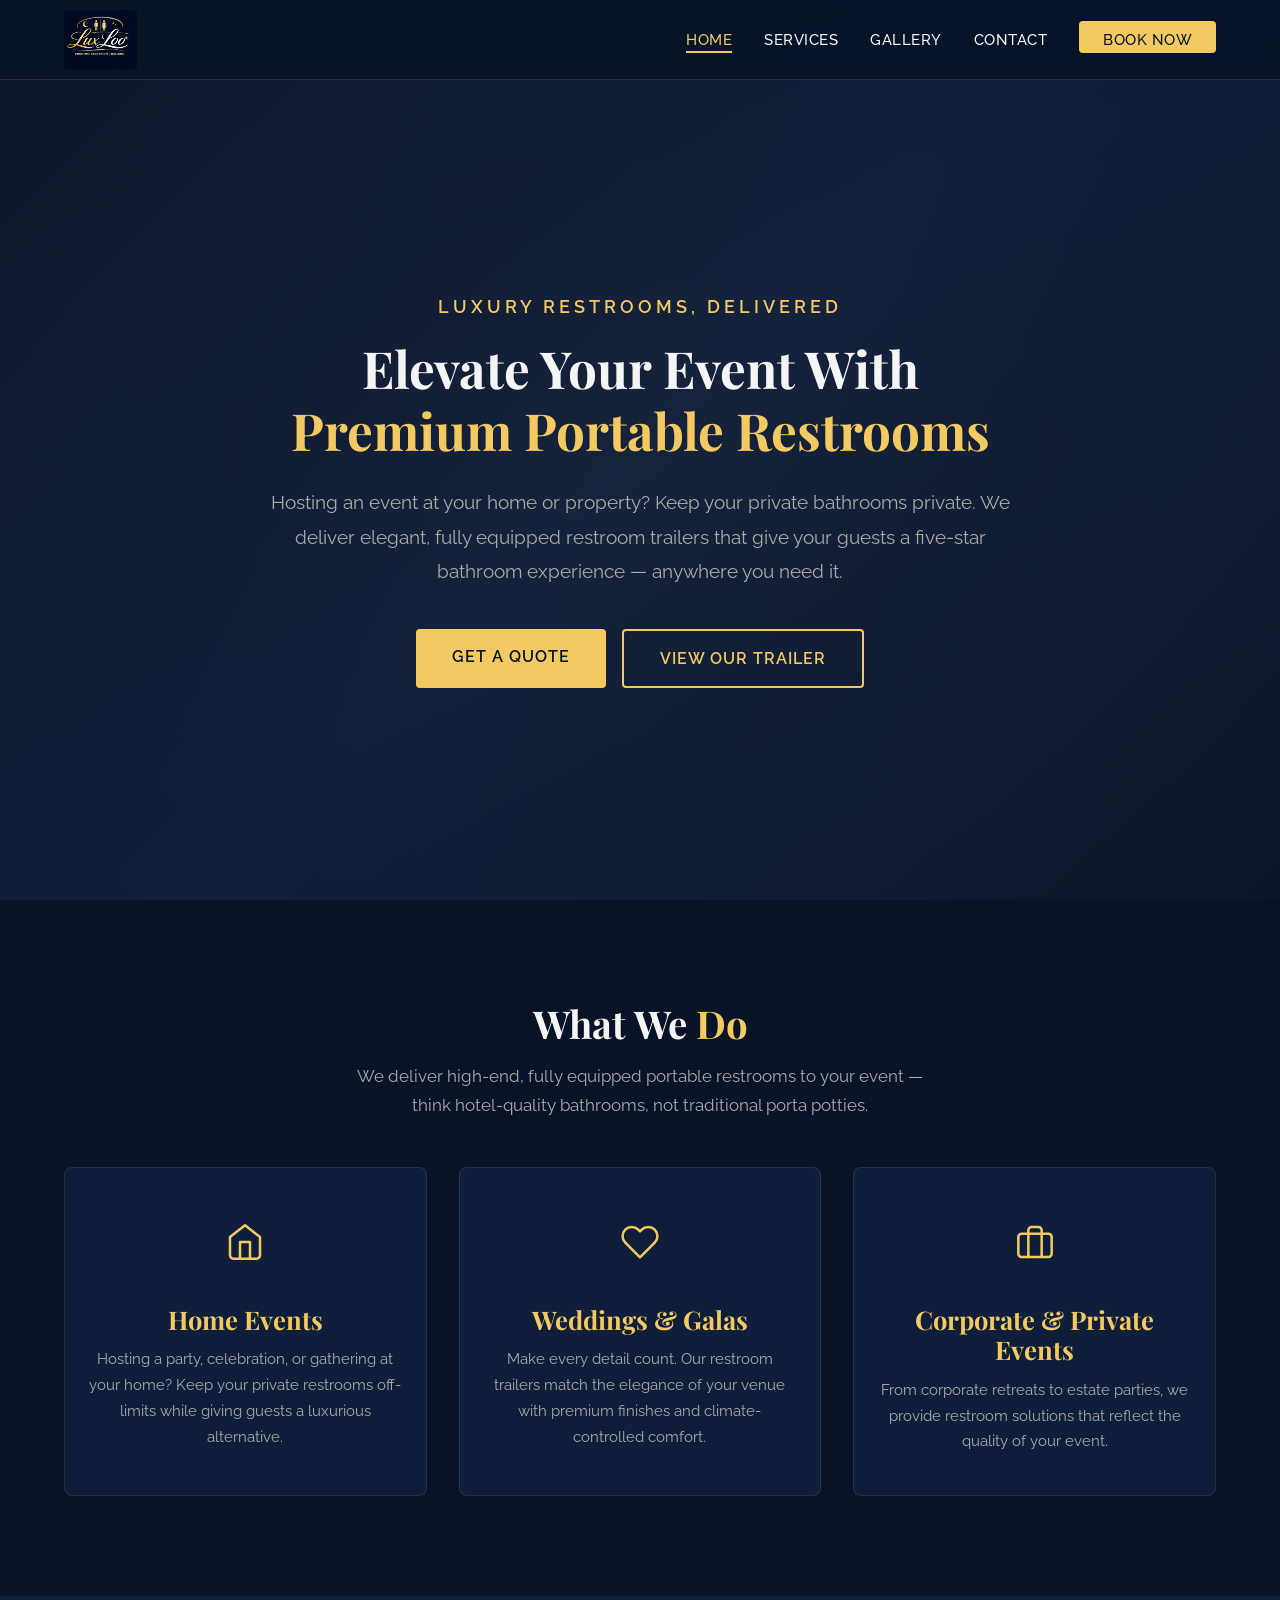
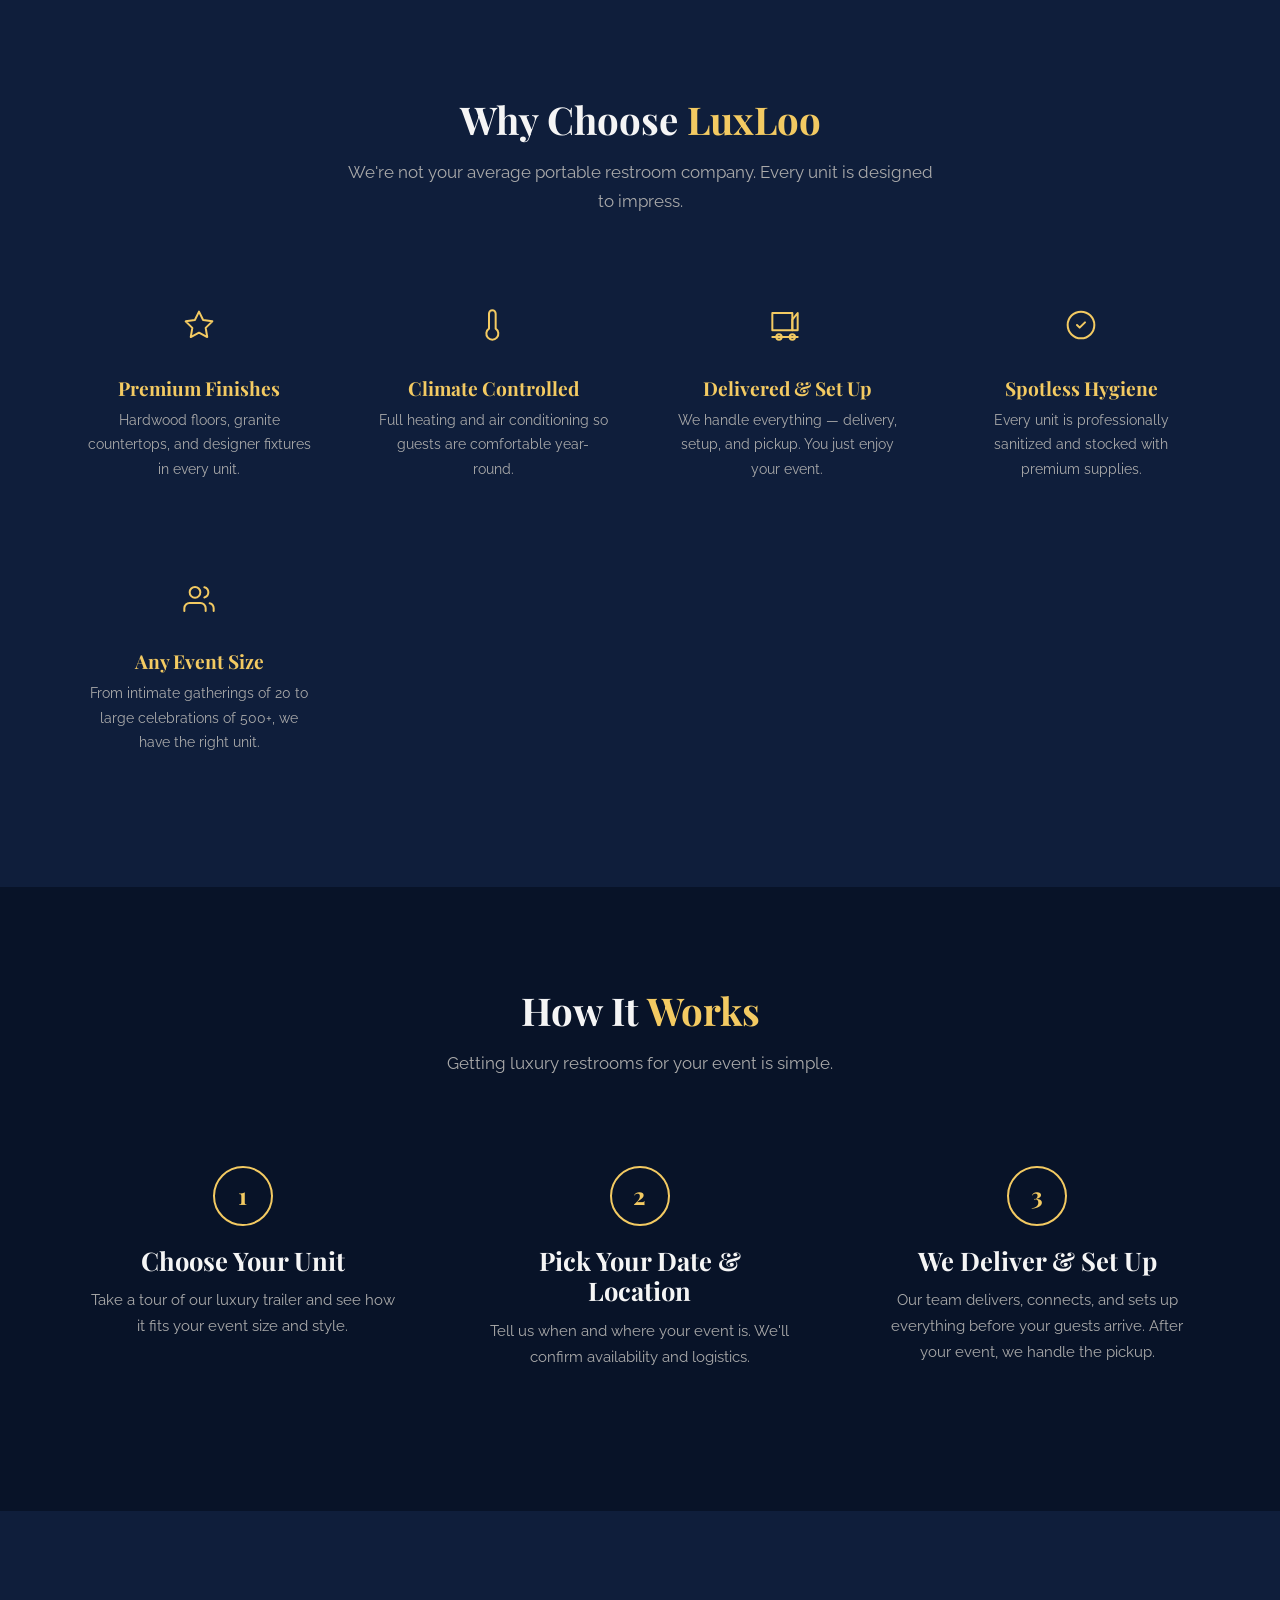
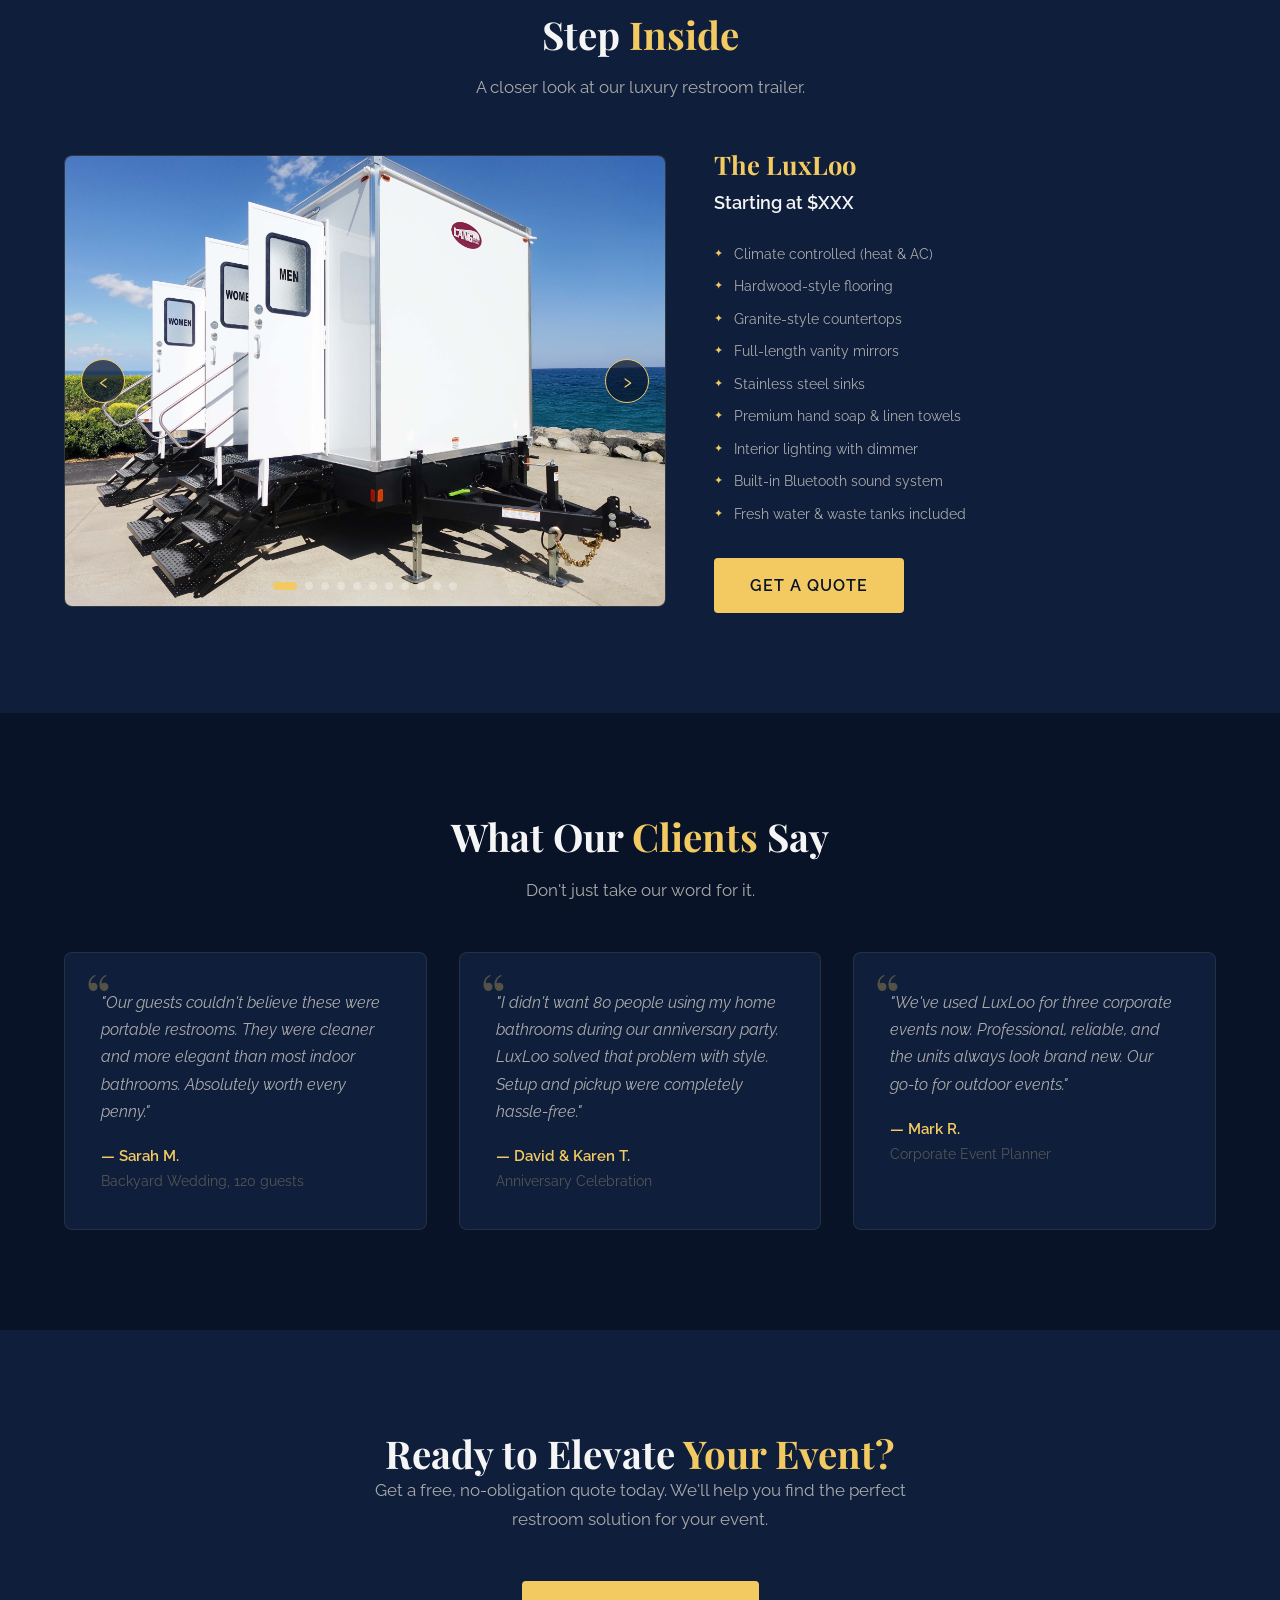
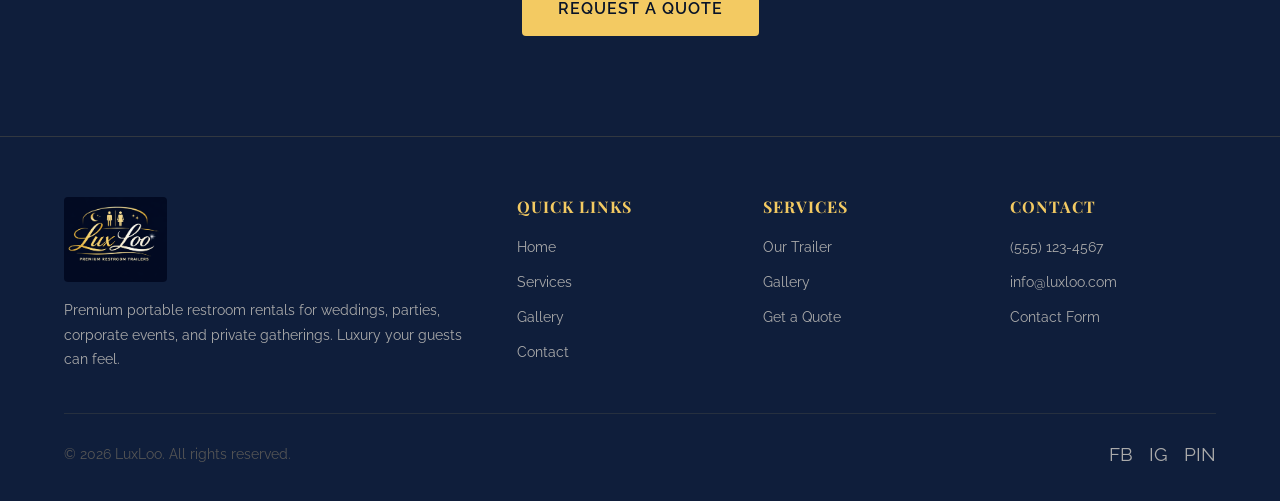
==== commit bb16bdaf: "Rebrand to LuxLoo with navy/gold palette, add photo slideshow - Replace LuxLav Rentals branding with" ====
--- a/index.html
+++ b/index.html
@@ -3,7 +3,7 @@
 <head>
   <meta charset="UTF-8">
   <meta name="viewport" content="width=device-width, initial-scale=1.0">
-  <title>LuxLav Rentals — Luxury Portable Restroom Rentals for Events</title>
+  <title>LuxLoo — Luxury Portable Restroom Rentals for Events</title>
   <meta name="description" content="Luxury portable restroom rentals for weddings, parties, and private events. Hotel-quality bathroom experience delivered to your door.">
   <link rel="preconnect" href="https://fonts.googleapis.com">
   <link rel="preconnect" href="https://fonts.gstatic.com" crossorigin>
@@ -15,7 +15,7 @@
   <!-- Navigation -->
   <nav class="navbar">
     <div class="container">
-      <a href="index.html" class="nav-logo">LuxLav Rentals</a>
+      <a href="index.html" class="nav-logo"><img src="images/logo.png" alt="LuxLoo"></a>
       <ul class="nav-links">
         <li><a href="index.html" class="active">Home</a></li>
         <li><a href="services.html">Services</a></li>
@@ -43,7 +43,7 @@
       </p>
       <div class="hero-buttons">
         <a href="booking.html" class="btn btn-primary">Get a Quote</a>
-        <a href="services.html" class="btn btn-outline">View Our Fleet</a>
+        <a href="services.html" class="btn btn-outline">View Our Trailer</a>
       </div>
     </div>
   </section>
@@ -57,17 +57,17 @@
       </p>
       <div class="what-we-do-grid">
         <div class="wwd-card">
-          <span class="wwd-icon"><svg xmlns="http://www.w3.org/2000/svg" width="40" height="40" viewBox="0 0 24 24" fill="none" stroke="#c9a96e" stroke-width="1.5" stroke-linecap="round" stroke-linejoin="round"><path d="M3 9l9-7 9 7v11a2 2 0 0 1-2 2H5a2 2 0 0 1-2-2z"/><polyline points="9 22 9 12 15 12 15 22"/></svg></span>
+          <span class="wwd-icon"><svg xmlns="http://www.w3.org/2000/svg" width="40" height="40" viewBox="0 0 24 24" fill="none" stroke="#F3CA62" stroke-width="1.5" stroke-linecap="round" stroke-linejoin="round"><path d="M3 9l9-7 9 7v11a2 2 0 0 1-2 2H5a2 2 0 0 1-2-2z"/><polyline points="9 22 9 12 15 12 15 22"/></svg></span>
           <h3>Home Events</h3>
           <p>Hosting a party, celebration, or gathering at your home? Keep your private restrooms off-limits while giving guests a luxurious alternative.</p>
         </div>
         <div class="wwd-card">
-          <span class="wwd-icon"><svg xmlns="http://www.w3.org/2000/svg" width="40" height="40" viewBox="0 0 24 24" fill="none" stroke="#c9a96e" stroke-width="1.5" stroke-linecap="round" stroke-linejoin="round"><path d="M20.84 4.61a5.5 5.5 0 0 0-7.78 0L12 5.67l-1.06-1.06a5.5 5.5 0 0 0-7.78 7.78l1.06 1.06L12 21.23l7.78-7.78 1.06-1.06a5.5 5.5 0 0 0 0-7.78z"/></svg></span>
+          <span class="wwd-icon"><svg xmlns="http://www.w3.org/2000/svg" width="40" height="40" viewBox="0 0 24 24" fill="none" stroke="#F3CA62" stroke-width="1.5" stroke-linecap="round" stroke-linejoin="round"><path d="M20.84 4.61a5.5 5.5 0 0 0-7.78 0L12 5.67l-1.06-1.06a5.5 5.5 0 0 0-7.78 7.78l1.06 1.06L12 21.23l7.78-7.78 1.06-1.06a5.5 5.5 0 0 0 0-7.78z"/></svg></span>
           <h3>Weddings & Galas</h3>
           <p>Make every detail count. Our restroom trailers match the elegance of your venue with premium finishes and climate-controlled comfort.</p>
         </div>
         <div class="wwd-card">
-          <span class="wwd-icon"><svg xmlns="http://www.w3.org/2000/svg" width="40" height="40" viewBox="0 0 24 24" fill="none" stroke="#c9a96e" stroke-width="1.5" stroke-linecap="round" stroke-linejoin="round"><rect x="2" y="7" width="20" height="14" rx="2" ry="2"/><path d="M16 21V5a2 2 0 0 0-2-2h-4a2 2 0 0 0-2 2v16"/></svg></span>
+          <span class="wwd-icon"><svg xmlns="http://www.w3.org/2000/svg" width="40" height="40" viewBox="0 0 24 24" fill="none" stroke="#F3CA62" stroke-width="1.5" stroke-linecap="round" stroke-linejoin="round"><rect x="2" y="7" width="20" height="14" rx="2" ry="2"/><path d="M16 21V5a2 2 0 0 0-2-2h-4a2 2 0 0 0-2 2v16"/></svg></span>
           <h3>Corporate & Private Events</h3>
           <p>From corporate retreats to estate parties, we provide restroom solutions that reflect the quality of your event.</p>
         </div>
@@ -78,33 +78,33 @@
   <!-- Why Choose Us -->
   <section class="section section-alt">
     <div class="container">
-      <h2 class="section-title">Why Choose <span class="gold-text">LuxLav</span></h2>
+      <h2 class="section-title">Why Choose <span class="gold-text">LuxLoo</span></h2>
       <p class="section-subtitle">
         We're not your average portable restroom company. Every unit is designed to impress.
       </p>
       <div class="features-grid">
         <div class="feature-item">
-          <span class="feature-icon"><svg xmlns="http://www.w3.org/2000/svg" width="32" height="32" viewBox="0 0 24 24" fill="none" stroke="#c9a96e" stroke-width="1.5" stroke-linecap="round" stroke-linejoin="round"><polygon points="12 2 15.09 8.26 22 9.27 17 14.14 18.18 21.02 12 17.77 5.82 21.02 7 14.14 2 9.27 8.91 8.26 12 2"/></svg></span>
+          <span class="feature-icon"><svg xmlns="http://www.w3.org/2000/svg" width="32" height="32" viewBox="0 0 24 24" fill="none" stroke="#F3CA62" stroke-width="1.5" stroke-linecap="round" stroke-linejoin="round"><polygon points="12 2 15.09 8.26 22 9.27 17 14.14 18.18 21.02 12 17.77 5.82 21.02 7 14.14 2 9.27 8.91 8.26 12 2"/></svg></span>
           <h4>Premium Finishes</h4>
           <p>Hardwood floors, granite countertops, and designer fixtures in every unit.</p>
         </div>
         <div class="feature-item">
-          <span class="feature-icon"><svg xmlns="http://www.w3.org/2000/svg" width="32" height="32" viewBox="0 0 24 24" fill="none" stroke="#c9a96e" stroke-width="1.5" stroke-linecap="round" stroke-linejoin="round"><path d="M14 14.76V3.5a2.5 2.5 0 0 0-5 0v11.26a4.5 4.5 0 1 0 5 0z"/></svg></span>
+          <span class="feature-icon"><svg xmlns="http://www.w3.org/2000/svg" width="32" height="32" viewBox="0 0 24 24" fill="none" stroke="#F3CA62" stroke-width="1.5" stroke-linecap="round" stroke-linejoin="round"><path d="M14 14.76V3.5a2.5 2.5 0 0 0-5 0v11.26a4.5 4.5 0 1 0 5 0z"/></svg></span>
           <h4>Climate Controlled</h4>
           <p>Full heating and air conditioning so guests are comfortable year-round.</p>
         </div>
         <div class="feature-item">
-          <span class="feature-icon"><svg xmlns="http://www.w3.org/2000/svg" width="32" height="32" viewBox="0 0 24 24" fill="none" stroke="#c9a96e" stroke-width="1.5" stroke-linecap="round" stroke-linejoin="round"><rect x="1" y="3" width="15" height="13"/><polygon points="16 8 20 3 20 16 16 16 16 8"/><line x1="1" y1="21" x2="20" y2="21"/><circle cx="6" cy="21" r="2"/><circle cx="16" cy="21" r="2"/></svg></span>
+          <span class="feature-icon"><svg xmlns="http://www.w3.org/2000/svg" width="32" height="32" viewBox="0 0 24 24" fill="none" stroke="#F3CA62" stroke-width="1.5" stroke-linecap="round" stroke-linejoin="round"><rect x="1" y="3" width="15" height="13"/><polygon points="16 8 20 3 20 16 16 16 16 8"/><line x1="1" y1="21" x2="20" y2="21"/><circle cx="6" cy="21" r="2"/><circle cx="16" cy="21" r="2"/></svg></span>
           <h4>Delivered & Set Up</h4>
           <p>We handle everything — delivery, setup, and pickup. You just enjoy your event.</p>
         </div>
         <div class="feature-item">
-          <span class="feature-icon"><svg xmlns="http://www.w3.org/2000/svg" width="32" height="32" viewBox="0 0 24 24" fill="none" stroke="#c9a96e" stroke-width="1.5" stroke-linecap="round" stroke-linejoin="round"><path d="M12 22c5.523 0 10-4.477 10-10S17.523 2 12 2 2 6.477 2 12s4.477 10 10 10z"/><path d="M9 12l2 2 4-4"/></svg></span>
+          <span class="feature-icon"><svg xmlns="http://www.w3.org/2000/svg" width="32" height="32" viewBox="0 0 24 24" fill="none" stroke="#F3CA62" stroke-width="1.5" stroke-linecap="round" stroke-linejoin="round"><path d="M12 22c5.523 0 10-4.477 10-10S17.523 2 12 2 2 6.477 2 12s4.477 10 10 10z"/><path d="M9 12l2 2 4-4"/></svg></span>
           <h4>Spotless Hygiene</h4>
           <p>Every unit is professionally sanitized and stocked with premium supplies.</p>
         </div>
         <div class="feature-item">
-          <span class="feature-icon"><svg xmlns="http://www.w3.org/2000/svg" width="32" height="32" viewBox="0 0 24 24" fill="none" stroke="#c9a96e" stroke-width="1.5" stroke-linecap="round" stroke-linejoin="round"><path d="M17 21v-2a4 4 0 0 0-4-4H5a4 4 0 0 0-4 4v2"/><circle cx="9" cy="7" r="4"/><path d="M23 21v-2a4 4 0 0 0-3-3.87"/><path d="M16 3.13a4 4 0 0 1 0 7.75"/></svg></span>
+          <span class="feature-icon"><svg xmlns="http://www.w3.org/2000/svg" width="32" height="32" viewBox="0 0 24 24" fill="none" stroke="#F3CA62" stroke-width="1.5" stroke-linecap="round" stroke-linejoin="round"><path d="M17 21v-2a4 4 0 0 0-4-4H5a4 4 0 0 0-4 4v2"/><circle cx="9" cy="7" r="4"/><path d="M23 21v-2a4 4 0 0 0-3-3.87"/><path d="M16 3.13a4 4 0 0 1 0 7.75"/></svg></span>
           <h4>Any Event Size</h4>
           <p>From intimate gatherings of 20 to large celebrations of 500+, we have the right unit.</p>
         </div>
@@ -123,7 +123,7 @@
         <div class="step">
           <div class="step-number">1</div>
           <h3>Choose Your Unit</h3>
-          <p>Browse our fleet and select the restroom trailer that fits your event size and style.</p>
+          <p>Take a tour of our luxury trailer and see how it fits your event size and style.</p>
         </div>
         <div class="step">
           <div class="step-number">2</div>
@@ -139,55 +139,47 @@
     </div>
   </section>
 
-  <!-- Featured Units -->
+  <!-- Trailer Showcase -->
   <section class="section section-alt">
     <div class="container">
-      <h2 class="section-title">Our <span class="gold-text">Fleet</span></h2>
-      <p class="section-subtitle">
-        Explore our collection of luxury restroom trailers.
-      </p>
-      <div class="units-grid">
-        <div class="unit-card">
-          <div class="unit-image">[ Photo Coming Soon ]</div>
-          <div class="unit-info">
-            <h3>The Classic</h3>
-            <p class="unit-price">Starting at $XXX</p>
-            <ul class="unit-features">
-              <li>2-station restroom</li>
-              <li>Ideal for up to 75 guests</li>
-              <li>Climate controlled</li>
-              <li>Premium hand soap & towels</li>
-            </ul>
-            <a href="services.html" class="btn btn-outline">Learn More</a>
+      <h2 class="section-title">Step <span class="gold-text">Inside</span></h2>
+      <p class="section-subtitle">
+        A closer look at our luxury restroom trailer.
+      </p>
+      <div class="trailer-showcase">
+        <div class="slideshow" data-slideshow>
+          <div class="slideshow-track">
+            <div class="slideshow-slide"><img src="images/IMG_6406.JPG" alt="LuxLoo luxury restroom trailer" loading="lazy"></div>
+            <div class="slideshow-slide"><img src="images/IMG_6407.JPG" alt="LuxLoo luxury restroom trailer" loading="lazy"></div>
+            <div class="slideshow-slide"><img src="images/IMG_6408.JPG" alt="LuxLoo luxury restroom trailer" loading="lazy"></div>
+            <div class="slideshow-slide"><img src="images/IMG_6410.JPG" alt="LuxLoo luxury restroom trailer" loading="lazy"></div>
+            <div class="slideshow-slide"><img src="images/IMG_6411.JPG" alt="LuxLoo luxury restroom trailer" loading="lazy"></div>
+            <div class="slideshow-slide"><img src="images/IMG_6413.JPG" alt="LuxLoo luxury restroom trailer" loading="lazy"></div>
+            <div class="slideshow-slide"><img src="images/IMG_6415.JPG" alt="LuxLoo luxury restroom trailer" loading="lazy"></div>
+            <div class="slideshow-slide"><img src="images/IMG_6423.JPG" alt="LuxLoo luxury restroom trailer" loading="lazy"></div>
+            <div class="slideshow-slide"><img src="images/IMG_6424.JPG" alt="LuxLoo luxury restroom trailer" loading="lazy"></div>
+            <div class="slideshow-slide"><img src="images/IMG_6431.JPG" alt="LuxLoo luxury restroom trailer" loading="lazy"></div>
+            <div class="slideshow-slide"><img src="images/IMG_6432.JPG" alt="LuxLoo luxury restroom trailer" loading="lazy"></div>
           </div>
-        </div>
-        <div class="unit-card">
-          <div class="unit-image">[ Photo Coming Soon ]</div>
-          <div class="unit-info">
-            <h3>The Premier</h3>
-            <p class="unit-price">Starting at $XXX</p>
-            <ul class="unit-features">
-              <li>4-station restroom</li>
-              <li>Ideal for up to 150 guests</li>
-              <li>Hardwood floors & granite</li>
-              <li>Bluetooth speaker system</li>
-            </ul>
-            <a href="services.html" class="btn btn-outline">Learn More</a>
-          </div>
-        </div>
-        <div class="unit-card">
-          <div class="unit-image">[ Photo Coming Soon ]</div>
-          <div class="unit-info">
-            <h3>The Elite</h3>
-            <p class="unit-price">Starting at $XXX</p>
-            <ul class="unit-features">
-              <li>6+ station restroom suite</li>
-              <li>Ideal for 200+ guests</li>
-              <li>Full vanity mirrors & lighting</li>
-              <li>Attendant station included</li>
-            </ul>
-            <a href="services.html" class="btn btn-outline">Learn More</a>
-          </div>
+          <button class="slideshow-btn slideshow-prev" aria-label="Previous photo">&#8249;</button>
+          <button class="slideshow-btn slideshow-next" aria-label="Next photo">&#8250;</button>
+          <div class="slideshow-dots"></div>
+        </div>
+        <div class="trailer-details">
+          <h3>The LuxLoo</h3>
+          <p class="unit-price">Starting at $XXX</p>
+          <ul class="unit-features">
+            <li>Climate controlled (heat &amp; AC)</li>
+            <li>Hardwood-style flooring</li>
+            <li>Granite-style countertops</li>
+            <li>Full-length vanity mirrors</li>
+            <li>Stainless steel sinks</li>
+            <li>Premium hand soap &amp; linen towels</li>
+            <li>Interior lighting with dimmer</li>
+            <li>Built-in Bluetooth sound system</li>
+            <li>Fresh water &amp; waste tanks included</li>
+          </ul>
+          <a href="booking.html" class="btn btn-primary">Get a Quote</a>
         </div>
       </div>
     </div>
@@ -210,14 +202,14 @@
         </div>
         <div class="testimonial-card">
           <p class="testimonial-text">
-            "I didn't want 80 people using my home bathrooms during our anniversary party. LuxLav solved that problem with style. Setup and pickup were completely hassle-free."
+            "I didn't want 80 people using my home bathrooms during our anniversary party. LuxLoo solved that problem with style. Setup and pickup were completely hassle-free."
           </p>
           <p class="testimonial-author">— David & Karen T.</p>
           <p class="testimonial-event">Anniversary Celebration</p>
         </div>
         <div class="testimonial-card">
           <p class="testimonial-text">
-            "We've used LuxLav for three corporate events now. Professional, reliable, and the units always look brand new. Our go-to for outdoor events."
+            "We've used LuxLoo for three corporate events now. Professional, reliable, and the units always look brand new. Our go-to for outdoor events."
           </p>
           <p class="testimonial-author">— Mark R.</p>
           <p class="testimonial-event">Corporate Event Planner</p>
@@ -242,7 +234,7 @@
     <div class="container">
       <div class="footer-grid">
         <div>
-          <span class="footer-brand">LuxLav Rentals</span>
+          <span class="footer-brand"><img src="images/logo.png" alt="LuxLoo"></span>
           <p class="footer-description">
             Premium portable restroom rentals for weddings, parties, corporate events, and private gatherings. Luxury your guests can feel.
           </p>
@@ -259,9 +251,8 @@
         <div>
           <h4>Services</h4>
           <ul>
-            <li><a href="services.html">The Classic</a></li>
-            <li><a href="services.html">The Premier</a></li>
-            <li><a href="services.html">The Elite</a></li>
+            <li><a href="services.html">Our Trailer</a></li>
+            <li><a href="gallery.html">Gallery</a></li>
             <li><a href="booking.html">Get a Quote</a></li>
           </ul>
         </div>
@@ -269,13 +260,13 @@
           <h4>Contact</h4>
           <ul>
             <li><a href="tel:+15551234567">(555) 123-4567</a></li>
-            <li><a href="mailto:info@luxlav.com">info@luxlav.com</a></li>
+            <li><a href="mailto:info@luxloo.com">info@luxloo.com</a></li>
             <li><a href="contact.html">Contact Form</a></li>
           </ul>
         </div>
       </div>
       <div class="footer-bottom">
-        <p>&copy; 2026 LuxLav Rentals. All rights reserved.</p>
+        <p>&copy; 2026 LuxLoo. All rights reserved.</p>
         <div class="social-links">
           <a href="#" aria-label="Facebook">FB</a>
           <a href="#" aria-label="Instagram">IG</a>
--- a/css/styles.css
+++ b/css/styles.css
@@ -1,5 +1,5 @@
 /* ========================================
-   LuxLav Rentals — Luxury Restroom Website
+   LuxLoo — Luxury Restroom Website
    Bold & Luxurious Theme
    ======================================== */
 
@@ -13,12 +13,12 @@
 }
 
 :root {
-  --bg-dark: #0d0d0d;
-  --bg-card: #1a1a1a;
-  --bg-card-hover: #2a2a2a;
-  --gold: #c9a84c;
-  --gold-light: #d4af37;
-  --gold-glow: rgba(201, 168, 76, 0.4);
+  --bg-dark: #081328;
+  --bg-card: #0F1E3B;
+  --bg-card-hover: #162A4F;
+  --gold: #F3CA62;
+  --gold-light: #F6D57E;
+  --gold-glow: rgba(243, 202, 98, 0.4);
   --white: #f5f5f5;
   --gray: #aaaaaa;
   --gray-dark: #555555;
@@ -152,10 +152,10 @@
   left: 0;
   width: 100%;
   height: var(--nav-height);
-  background: rgba(13, 13, 13, 0.95);
+  background: rgba(8, 19, 40, 0.95);
   backdrop-filter: blur(10px);
   z-index: 1000;
-  border-bottom: 1px solid rgba(201, 168, 76, 0.15);
+  border-bottom: 1px solid rgba(243, 202, 98, 0.15);
 }
 
 .navbar .container {
@@ -166,11 +166,21 @@
 }
 
 .nav-logo {
+  display: flex;
+  align-items: center;
+  height: 100%;
   font-family: var(--font-heading);
   font-size: 1.6rem;
   color: var(--gold);
   font-weight: 700;
   letter-spacing: 2px;
+}
+
+.nav-logo img {
+  height: 60px;
+  width: auto;
+  display: block;
+  border-radius: 4px;
 }
 
 .nav-links {
@@ -270,9 +280,9 @@
   padding-top: var(--nav-height);
   background: linear-gradient(
     135deg,
-    rgba(13, 13, 13, 0.97) 0%,
-    rgba(26, 26, 26, 0.95) 50%,
-    rgba(13, 13, 13, 0.97) 100%
+    rgba(8, 19, 40, 0.97) 0%,
+    rgba(15, 30, 59, 0.95) 50%,
+    rgba(8, 19, 40, 0.97) 100%
   );
   position: relative;
   overflow: hidden;
@@ -287,7 +297,7 @@
   height: 200%;
   background: radial-gradient(
     ellipse at center,
-    rgba(201, 168, 76, 0.03) 0%,
+    rgba(243, 202, 98, 0.03) 0%,
     transparent 70%
   );
   animation: heroGlow 8s ease-in-out infinite alternate;
@@ -350,7 +360,7 @@
   text-align: center;
   padding: 40px 24px;
   background: var(--bg-card);
-  border: 1px solid rgba(201, 168, 76, 0.1);
+  border: 1px solid rgba(243, 202, 98, 0.1);
   border-radius: 8px;
   transition: all 0.3s;
 }
@@ -458,7 +468,7 @@
 
 .unit-card {
   background: var(--bg-card);
-  border: 1px solid rgba(201, 168, 76, 0.12);
+  border: 1px solid rgba(243, 202, 98, 0.12);
   border-radius: 8px;
   overflow: hidden;
   transition: all 0.3s;
@@ -520,6 +530,116 @@
 }
 
 /* ========================================
+   TRAILER SHOWCASE / SLIDESHOW
+   ======================================== */
+.trailer-showcase {
+  display: grid;
+  grid-template-columns: 1.2fr 1fr;
+  gap: 48px;
+  align-items: center;
+}
+
+.slideshow {
+  position: relative;
+  border-radius: 8px;
+  overflow: hidden;
+  border: 1px solid rgba(243, 202, 98, 0.15);
+  background: var(--bg-card);
+}
+
+.slideshow-track {
+  display: flex;
+  transition: transform 0.5s ease;
+}
+
+.slideshow-slide {
+  min-width: 100%;
+  aspect-ratio: 4 / 3;
+  background: var(--bg-card-hover);
+}
+
+.slideshow-slide img {
+  width: 100%;
+  height: 100%;
+  object-fit: cover;
+}
+
+.slideshow-btn {
+  position: absolute;
+  top: 50%;
+  transform: translateY(-50%);
+  width: 44px;
+  height: 44px;
+  border-radius: 50%;
+  background: rgba(8, 19, 40, 0.7);
+  border: 1px solid var(--gold);
+  color: var(--gold);
+  font-size: 1.6rem;
+  cursor: pointer;
+  display: flex;
+  align-items: center;
+  justify-content: center;
+  transition: all 0.3s;
+  line-height: 1;
+  padding: 0;
+  z-index: 2;
+  font-family: inherit;
+}
+
+.slideshow-btn:hover {
+  background: var(--gold);
+  color: var(--bg-dark);
+  box-shadow: 0 0 15px var(--gold-glow);
+}
+
+.slideshow-prev { left: 16px; }
+.slideshow-next { right: 16px; }
+
+.slideshow-dots {
+  position: absolute;
+  bottom: 16px;
+  left: 0;
+  right: 0;
+  display: flex;
+  justify-content: center;
+  gap: 8px;
+  z-index: 1;
+}
+
+.slideshow-dot {
+  width: 8px;
+  height: 8px;
+  border-radius: 50%;
+  background: rgba(245, 245, 245, 0.4);
+  border: none;
+  padding: 0;
+  cursor: pointer;
+  transition: all 0.3s;
+}
+
+.slideshow-dot.active {
+  background: var(--gold);
+  width: 24px;
+  border-radius: 4px;
+}
+
+.trailer-details h3 {
+  color: var(--gold);
+  margin-bottom: 0.5rem;
+}
+
+.trailer-details .unit-price {
+  font-size: 1.1rem;
+  font-weight: 600;
+  margin-bottom: 1.25rem;
+  color: var(--white);
+}
+
+.trailer-details .unit-features {
+  margin-bottom: 1.75rem;
+}
+
+/* ========================================
    TESTIMONIALS
    ======================================== */
 .testimonials-grid {
@@ -530,7 +650,7 @@
 
 .testimonial-card {
   background: var(--bg-card);
-  border: 1px solid rgba(201, 168, 76, 0.1);
+  border: 1px solid rgba(243, 202, 98, 0.1);
   border-radius: 8px;
   padding: 36px;
   position: relative;
@@ -581,7 +701,7 @@
 .gallery-item {
   height: 280px;
   background: var(--bg-card-hover);
-  border: 1px solid rgba(201, 168, 76, 0.1);
+  border: 1px solid rgba(243, 202, 98, 0.1);
   border-radius: 8px;
   overflow: hidden;
   cursor: pointer;
@@ -679,7 +799,7 @@
   width: 100%;
   padding: 14px 18px;
   background: var(--bg-card);
-  border: 1px solid rgba(201, 168, 76, 0.2);
+  border: 1px solid rgba(243, 202, 98, 0.2);
   border-radius: 4px;
   color: var(--white);
   font-family: var(--font-body);
@@ -692,7 +812,7 @@
 .form-group select:focus {
   outline: none;
   border-color: var(--gold);
-  box-shadow: 0 0 0 3px rgba(201, 168, 76, 0.1);
+  box-shadow: 0 0 0 3px rgba(243, 202, 98, 0.1);
 }
 
 .form-group textarea {
@@ -782,7 +902,7 @@
   width: 100%;
   height: 300px;
   background: var(--bg-card-hover);
-  border: 1px solid rgba(201, 168, 76, 0.15);
+  border: 1px solid rgba(243, 202, 98, 0.15);
   border-radius: 8px;
   display: flex;
   align-items: center;
@@ -799,10 +919,10 @@
   text-align: center;
   background: linear-gradient(
     180deg,
-    rgba(26, 26, 26, 1) 0%,
-    rgba(13, 13, 13, 1) 100%
+    rgba(15, 30, 59, 1) 0%,
+    rgba(8, 19, 40, 1) 100%
   );
-  border-bottom: 1px solid rgba(201, 168, 76, 0.1);
+  border-bottom: 1px solid rgba(243, 202, 98, 0.1);
 }
 
 .page-header h1 {
@@ -819,7 +939,7 @@
    ======================================== */
 .footer {
   background: var(--bg-card);
-  border-top: 1px solid rgba(201, 168, 76, 0.15);
+  border-top: 1px solid rgba(243, 202, 98, 0.15);
   padding: 60px 0 30px;
 }
 
@@ -839,6 +959,13 @@
   display: block;
 }
 
+.footer-brand img {
+  height: 85px;
+  width: auto;
+  display: block;
+  border-radius: 4px;
+}
+
 .footer-description {
   color: var(--gray);
   font-size: 0.9rem;
@@ -868,7 +995,7 @@
 }
 
 .footer-bottom {
-  border-top: 1px solid rgba(201, 168, 76, 0.1);
+  border-top: 1px solid rgba(243, 202, 98, 0.1);
   padding-top: 24px;
   display: flex;
   justify-content: space-between;
@@ -924,10 +1051,10 @@
     top: var(--nav-height);
     left: 0;
     width: 100%;
-    background: rgba(13, 13, 13, 0.98);
+    background: rgba(8, 19, 40, 0.98);
     padding: 24px;
     gap: 20px;
-    border-bottom: 1px solid rgba(201, 168, 76, 0.15);
+    border-bottom: 1px solid rgba(243, 202, 98, 0.15);
   }
 
   .nav-links.active {
@@ -941,9 +1068,20 @@
   /* Grids */
   .what-we-do-grid,
   .steps,
-  .units-grid {
+  .units-grid,
+  .trailer-showcase {
     grid-template-columns: 1fr;
-  }
+    gap: 32px;
+  }
+
+  .slideshow-btn {
+    width: 38px;
+    height: 38px;
+    font-size: 1.3rem;
+  }
+
+  .slideshow-prev { left: 10px; }
+  .slideshow-next { right: 10px; }
 
   .features-grid {
     grid-template-columns: repeat(2, 1fr);
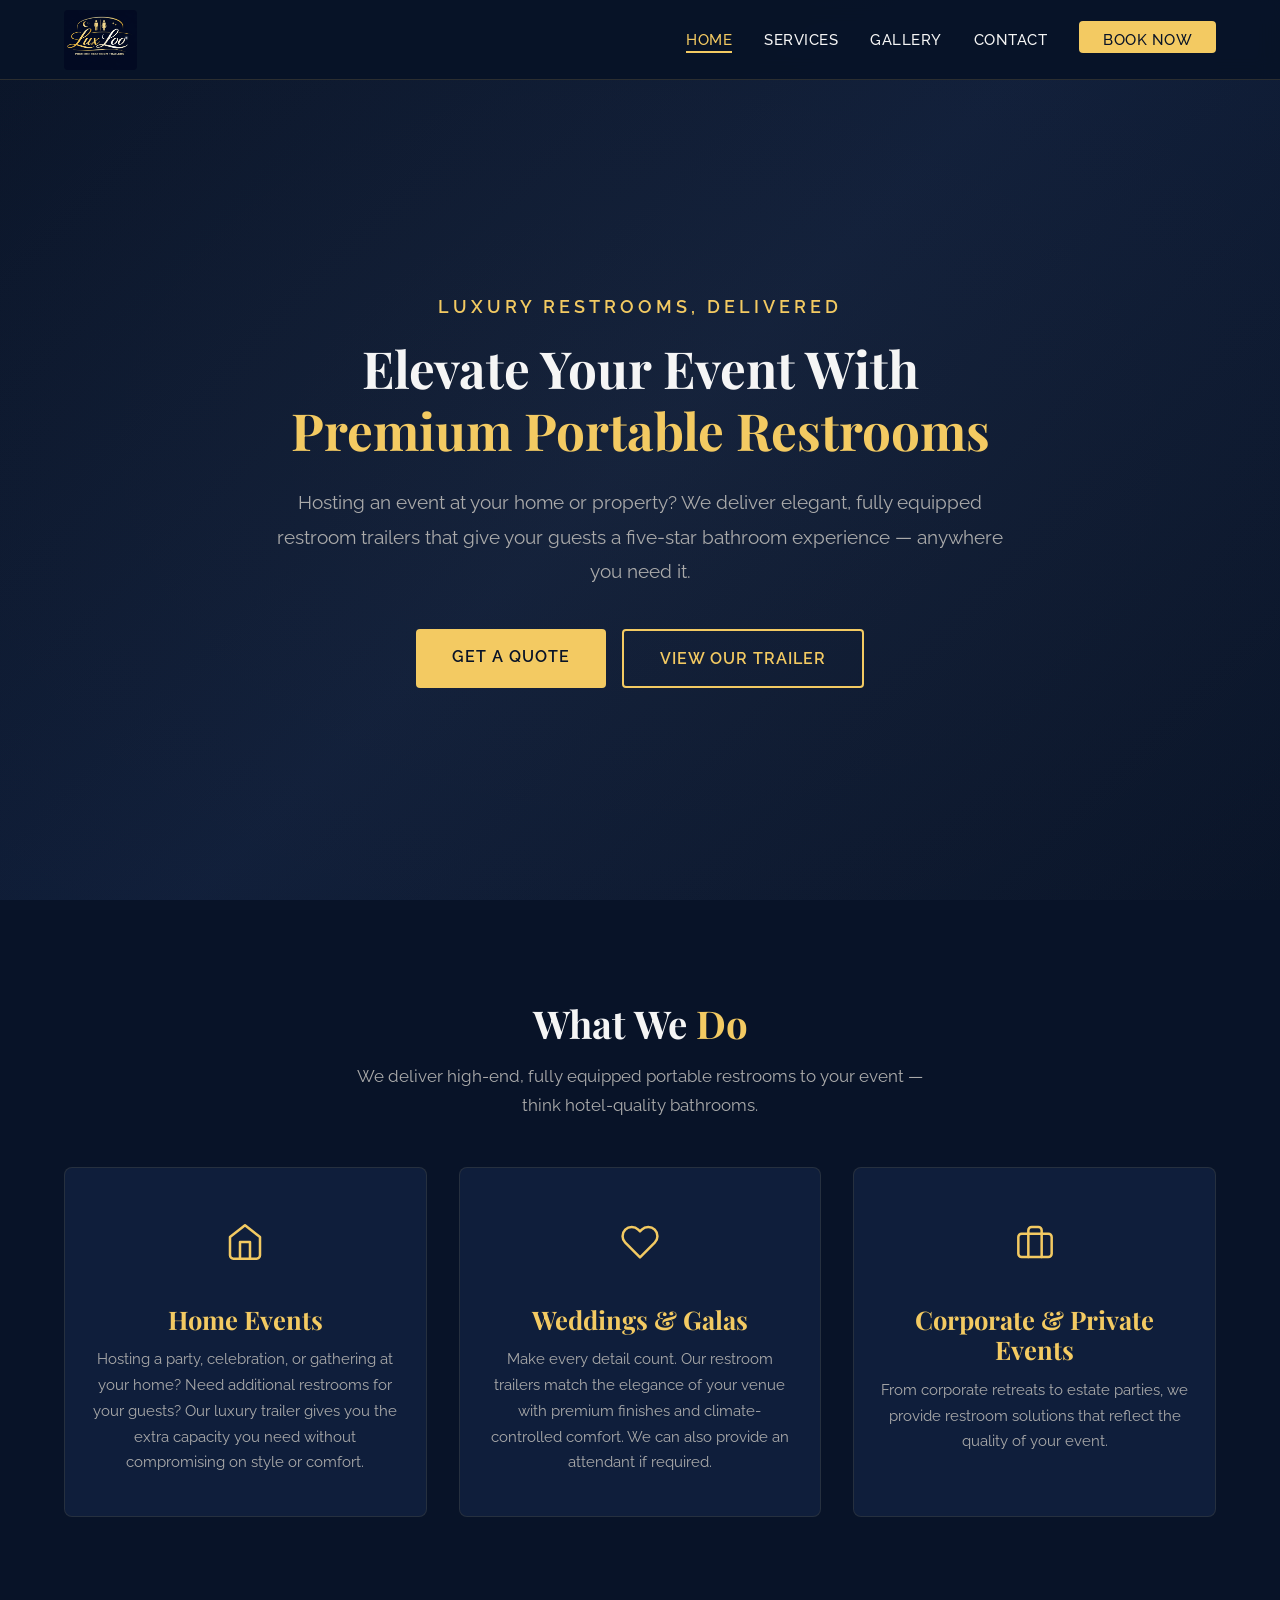
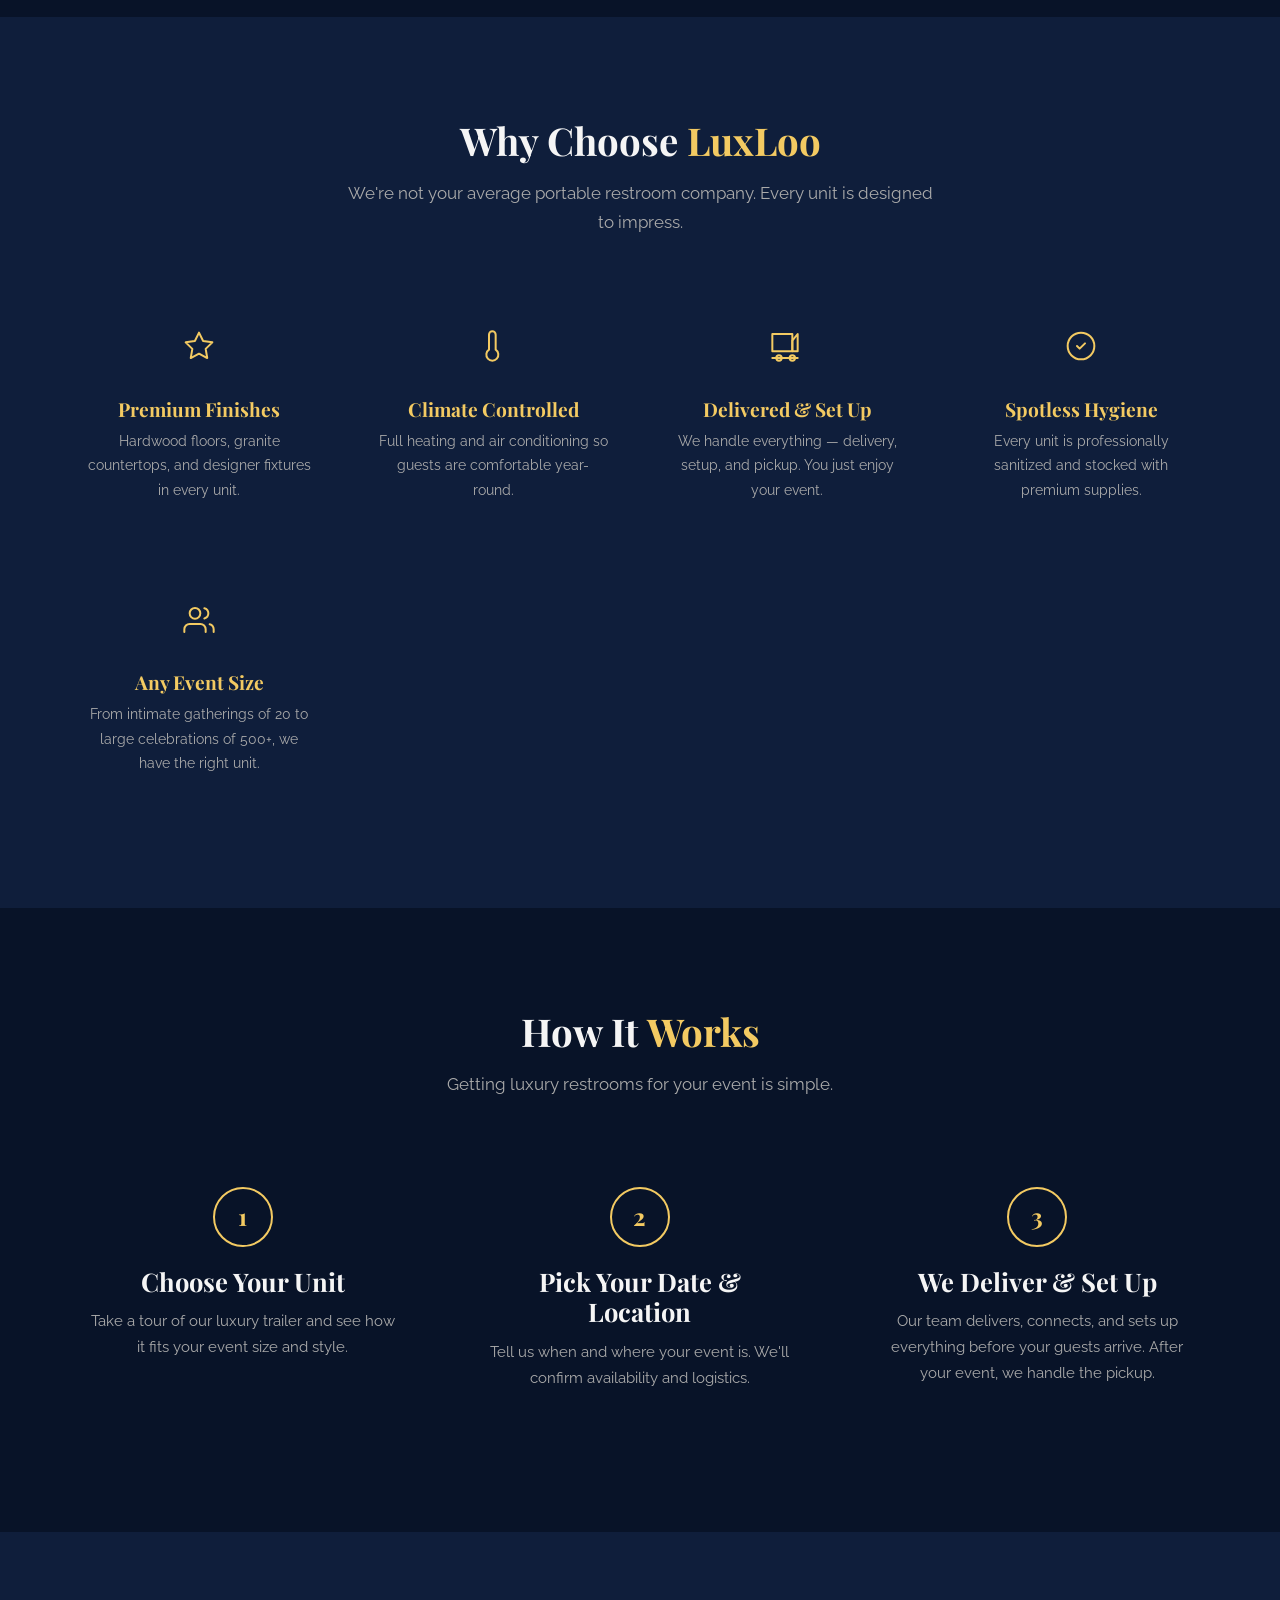
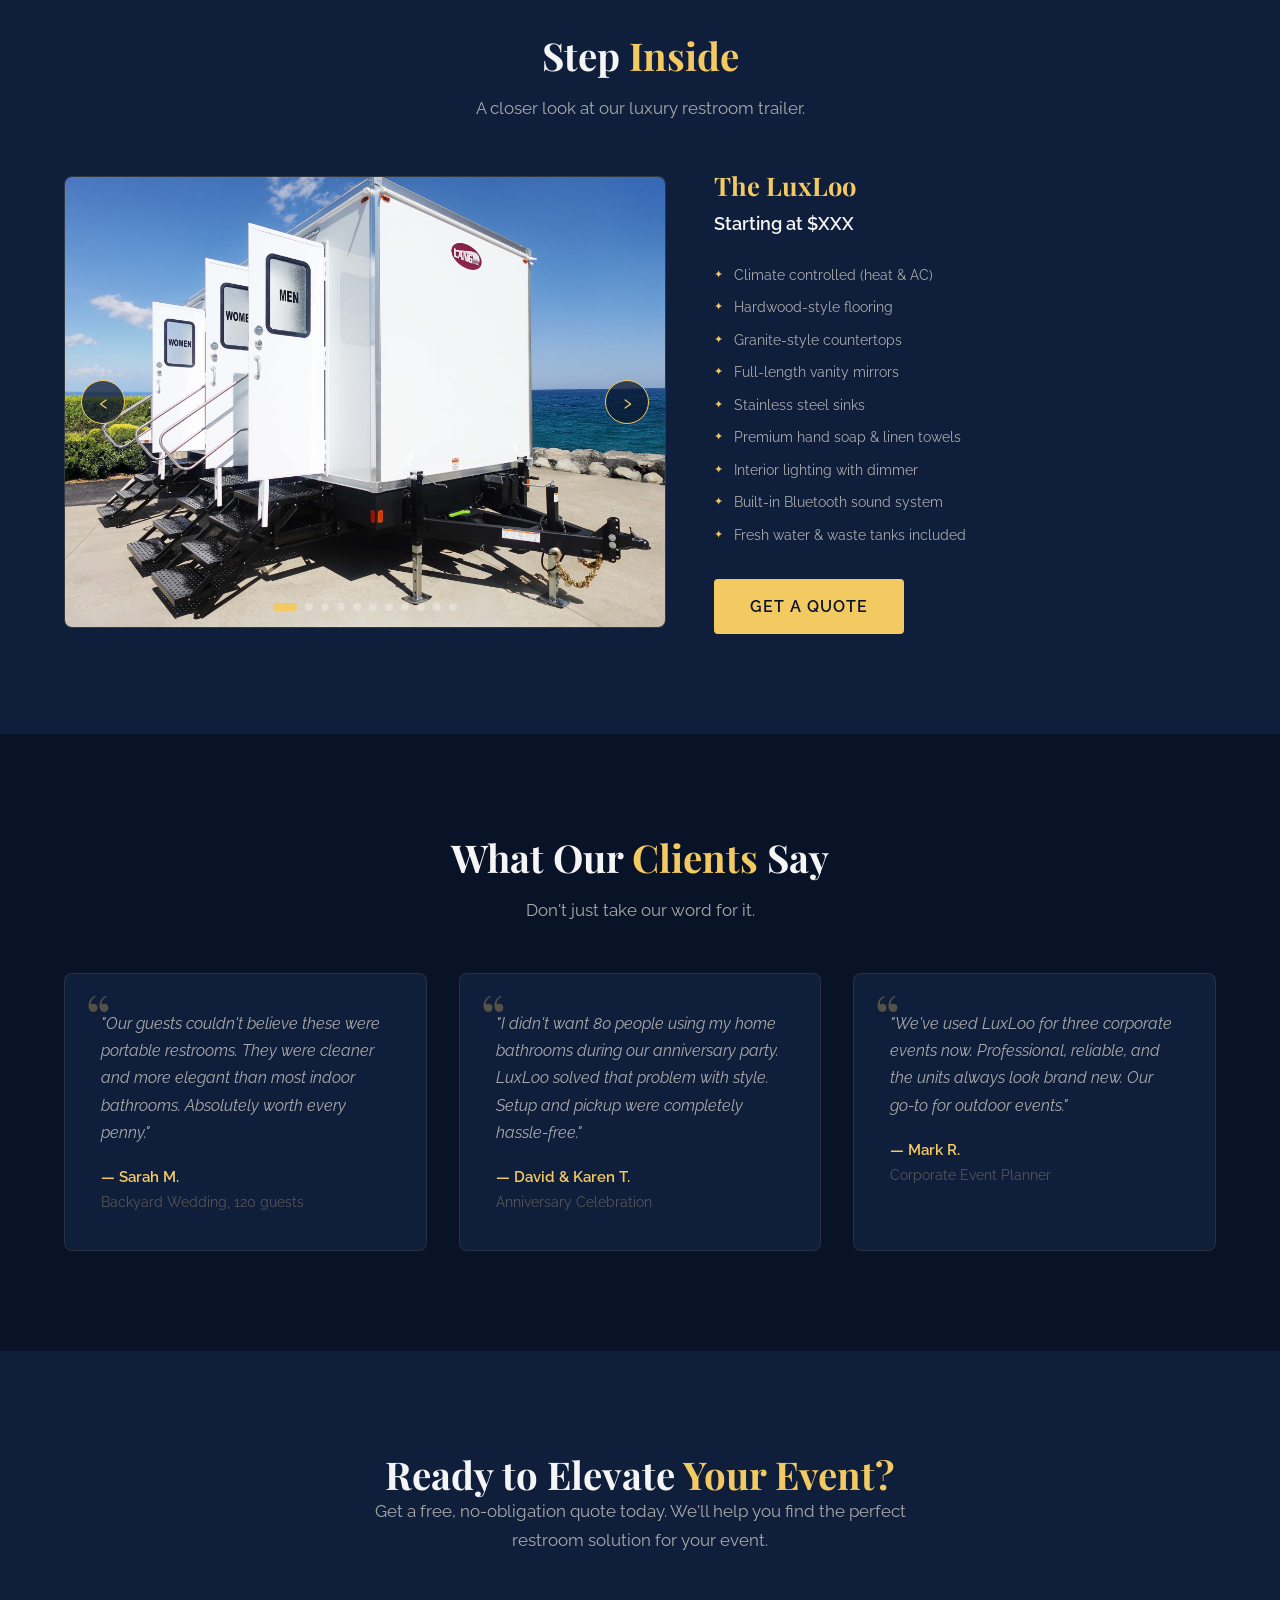
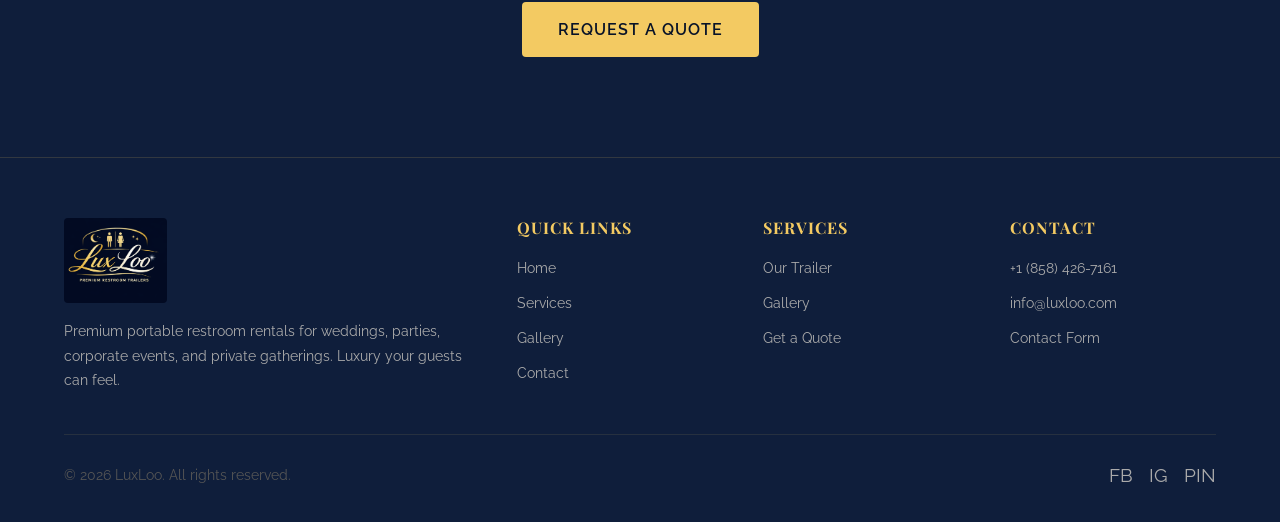
==== commit 7aaeb48a: "Update copy and contact phone number - Trim hero description and What We Do subtitle for tighter cop" ====
--- a/index.html
+++ b/index.html
@@ -37,7 +37,7 @@
       <p class="hero-tagline">Luxury Restrooms, Delivered</p>
       <h1>Elevate Your Event With <span>Premium Portable Restrooms</span></h1>
       <p class="hero-description">
-        Hosting an event at your home or property? Keep your private bathrooms private.
+        Hosting an event at your home or property?
         We deliver elegant, fully equipped restroom trailers that give your guests a
         five-star bathroom experience — anywhere you need it.
       </p>
@@ -53,18 +53,18 @@
     <div class="container">
       <h2 class="section-title">What We <span class="gold-text">Do</span></h2>
       <p class="section-subtitle">
-        We deliver high-end, fully equipped portable restrooms to your event — think hotel-quality bathrooms, not traditional porta potties.
+        We deliver high-end, fully equipped portable restrooms to your event — think hotel-quality bathrooms.
       </p>
       <div class="what-we-do-grid">
         <div class="wwd-card">
           <span class="wwd-icon"><svg xmlns="http://www.w3.org/2000/svg" width="40" height="40" viewBox="0 0 24 24" fill="none" stroke="#F3CA62" stroke-width="1.5" stroke-linecap="round" stroke-linejoin="round"><path d="M3 9l9-7 9 7v11a2 2 0 0 1-2 2H5a2 2 0 0 1-2-2z"/><polyline points="9 22 9 12 15 12 15 22"/></svg></span>
           <h3>Home Events</h3>
-          <p>Hosting a party, celebration, or gathering at your home? Keep your private restrooms off-limits while giving guests a luxurious alternative.</p>
+          <p>Hosting a party, celebration, or gathering at your home? Need additional restrooms for your guests? Our luxury trailer gives you the extra capacity you need without compromising on style or comfort.</p>
         </div>
         <div class="wwd-card">
           <span class="wwd-icon"><svg xmlns="http://www.w3.org/2000/svg" width="40" height="40" viewBox="0 0 24 24" fill="none" stroke="#F3CA62" stroke-width="1.5" stroke-linecap="round" stroke-linejoin="round"><path d="M20.84 4.61a5.5 5.5 0 0 0-7.78 0L12 5.67l-1.06-1.06a5.5 5.5 0 0 0-7.78 7.78l1.06 1.06L12 21.23l7.78-7.78 1.06-1.06a5.5 5.5 0 0 0 0-7.78z"/></svg></span>
           <h3>Weddings & Galas</h3>
-          <p>Make every detail count. Our restroom trailers match the elegance of your venue with premium finishes and climate-controlled comfort.</p>
+          <p>Make every detail count. Our restroom trailers match the elegance of your venue with premium finishes and climate-controlled comfort. We can also provide an attendant if required.</p>
         </div>
         <div class="wwd-card">
           <span class="wwd-icon"><svg xmlns="http://www.w3.org/2000/svg" width="40" height="40" viewBox="0 0 24 24" fill="none" stroke="#F3CA62" stroke-width="1.5" stroke-linecap="round" stroke-linejoin="round"><rect x="2" y="7" width="20" height="14" rx="2" ry="2"/><path d="M16 21V5a2 2 0 0 0-2-2h-4a2 2 0 0 0-2 2v16"/></svg></span>
@@ -259,7 +259,7 @@
         <div>
           <h4>Contact</h4>
           <ul>
-            <li><a href="tel:+15551234567">(555) 123-4567</a></li>
+            <li><a href="tel:+18584267161">+1 (858) 426-7161</a></li>
             <li><a href="mailto:info@luxloo.com">info@luxloo.com</a></li>
             <li><a href="contact.html">Contact Form</a></li>
           </ul>
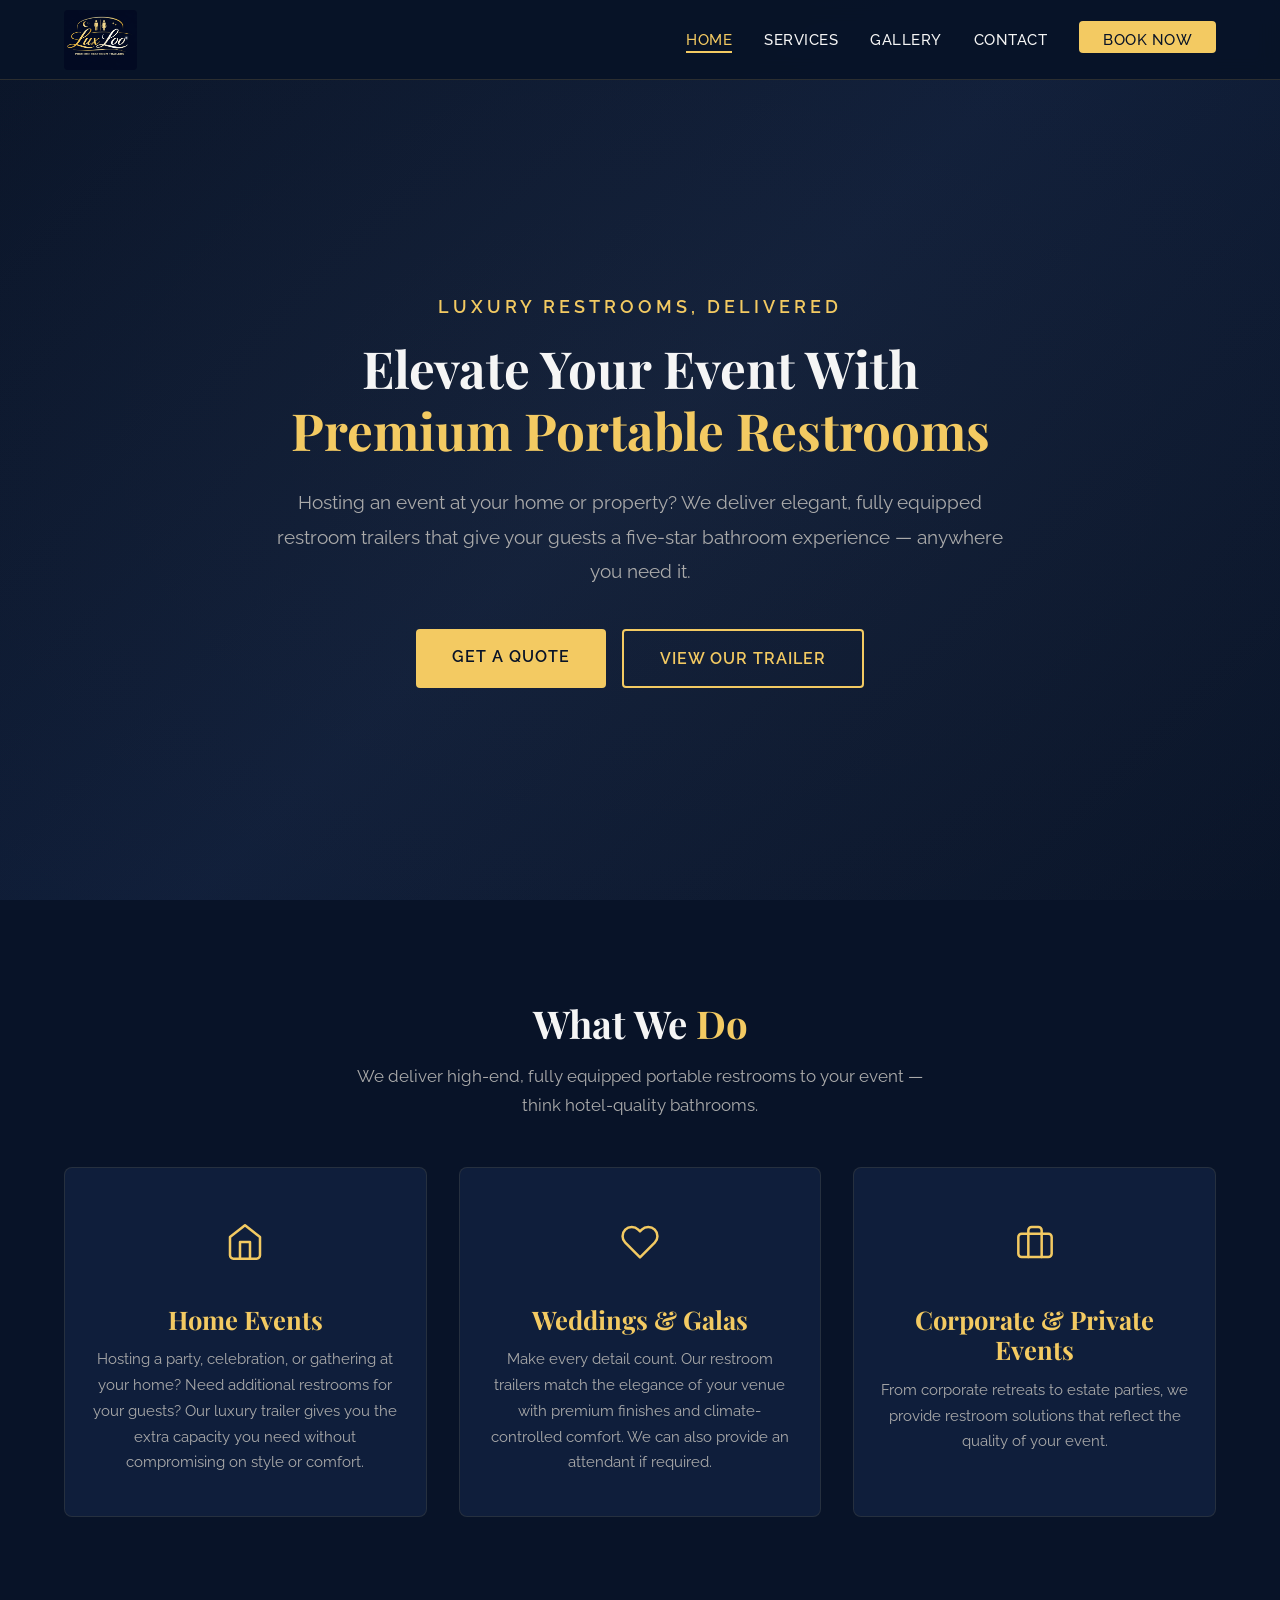
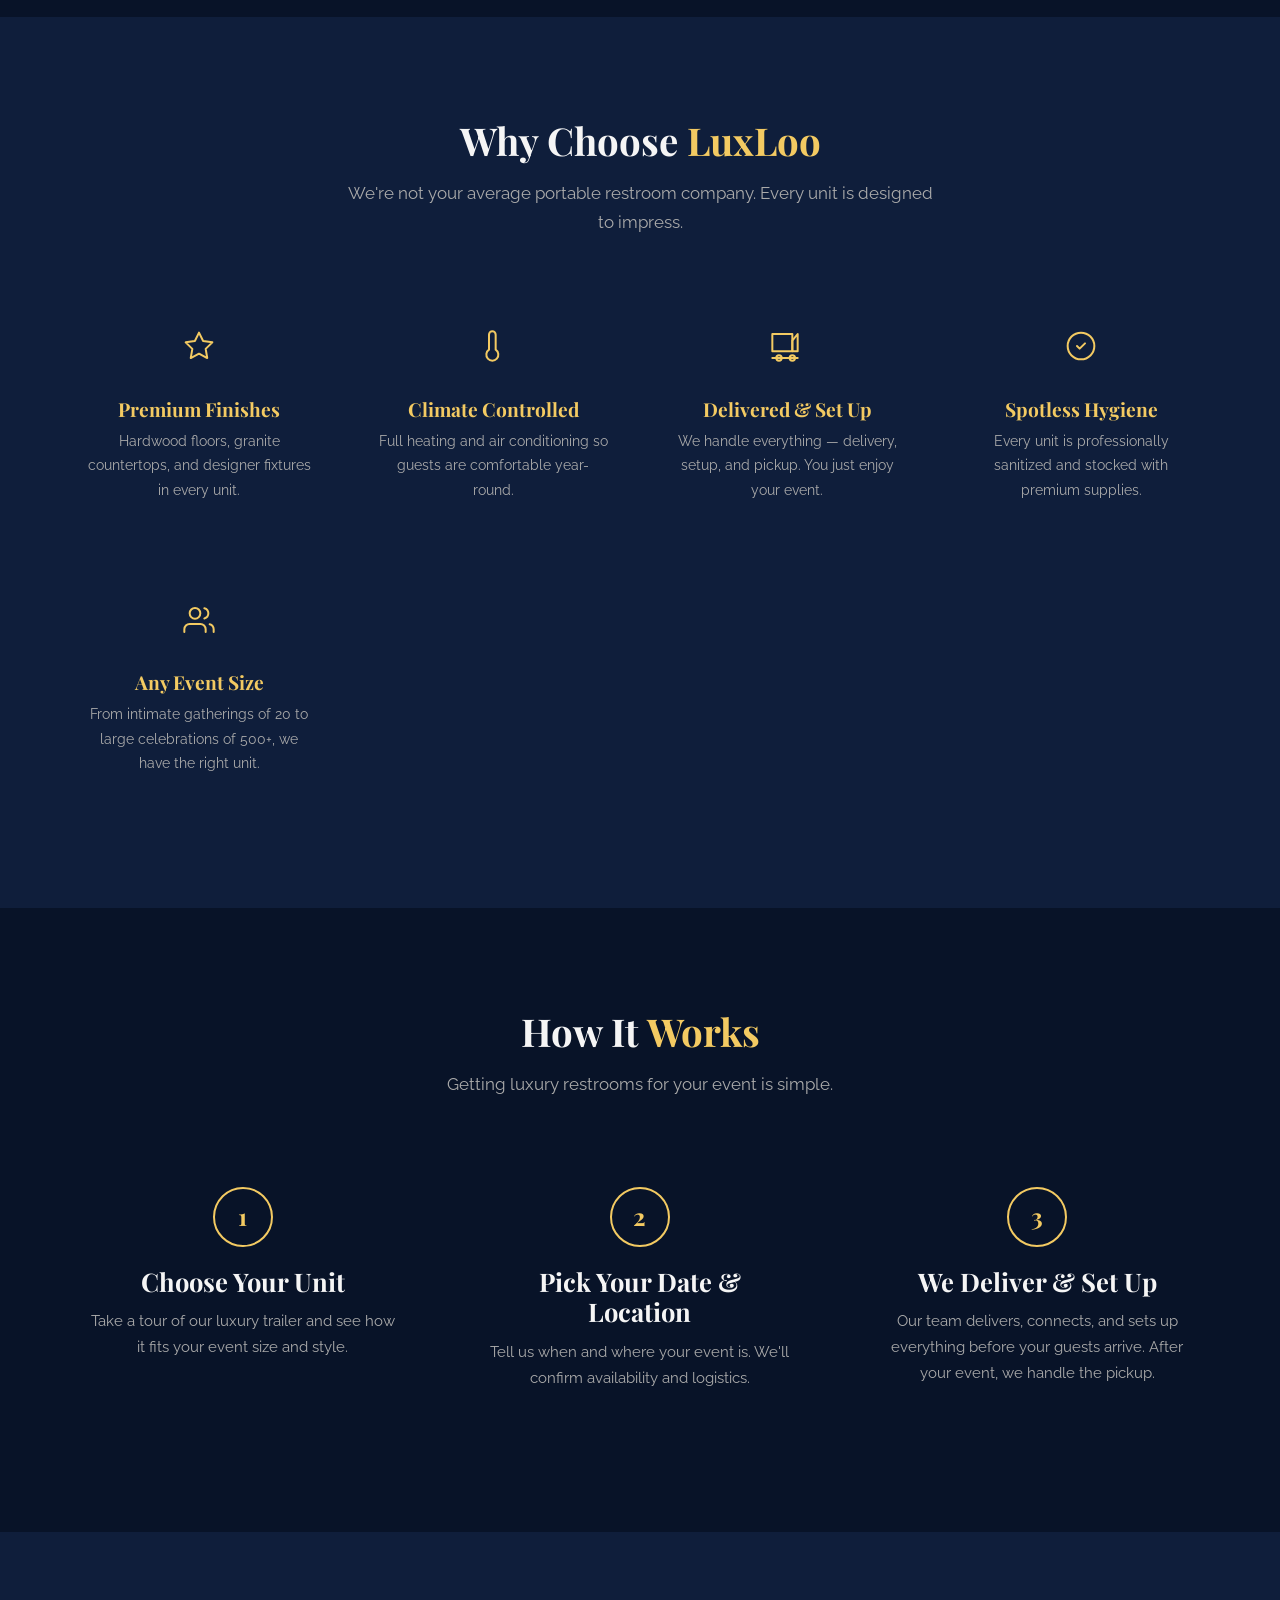
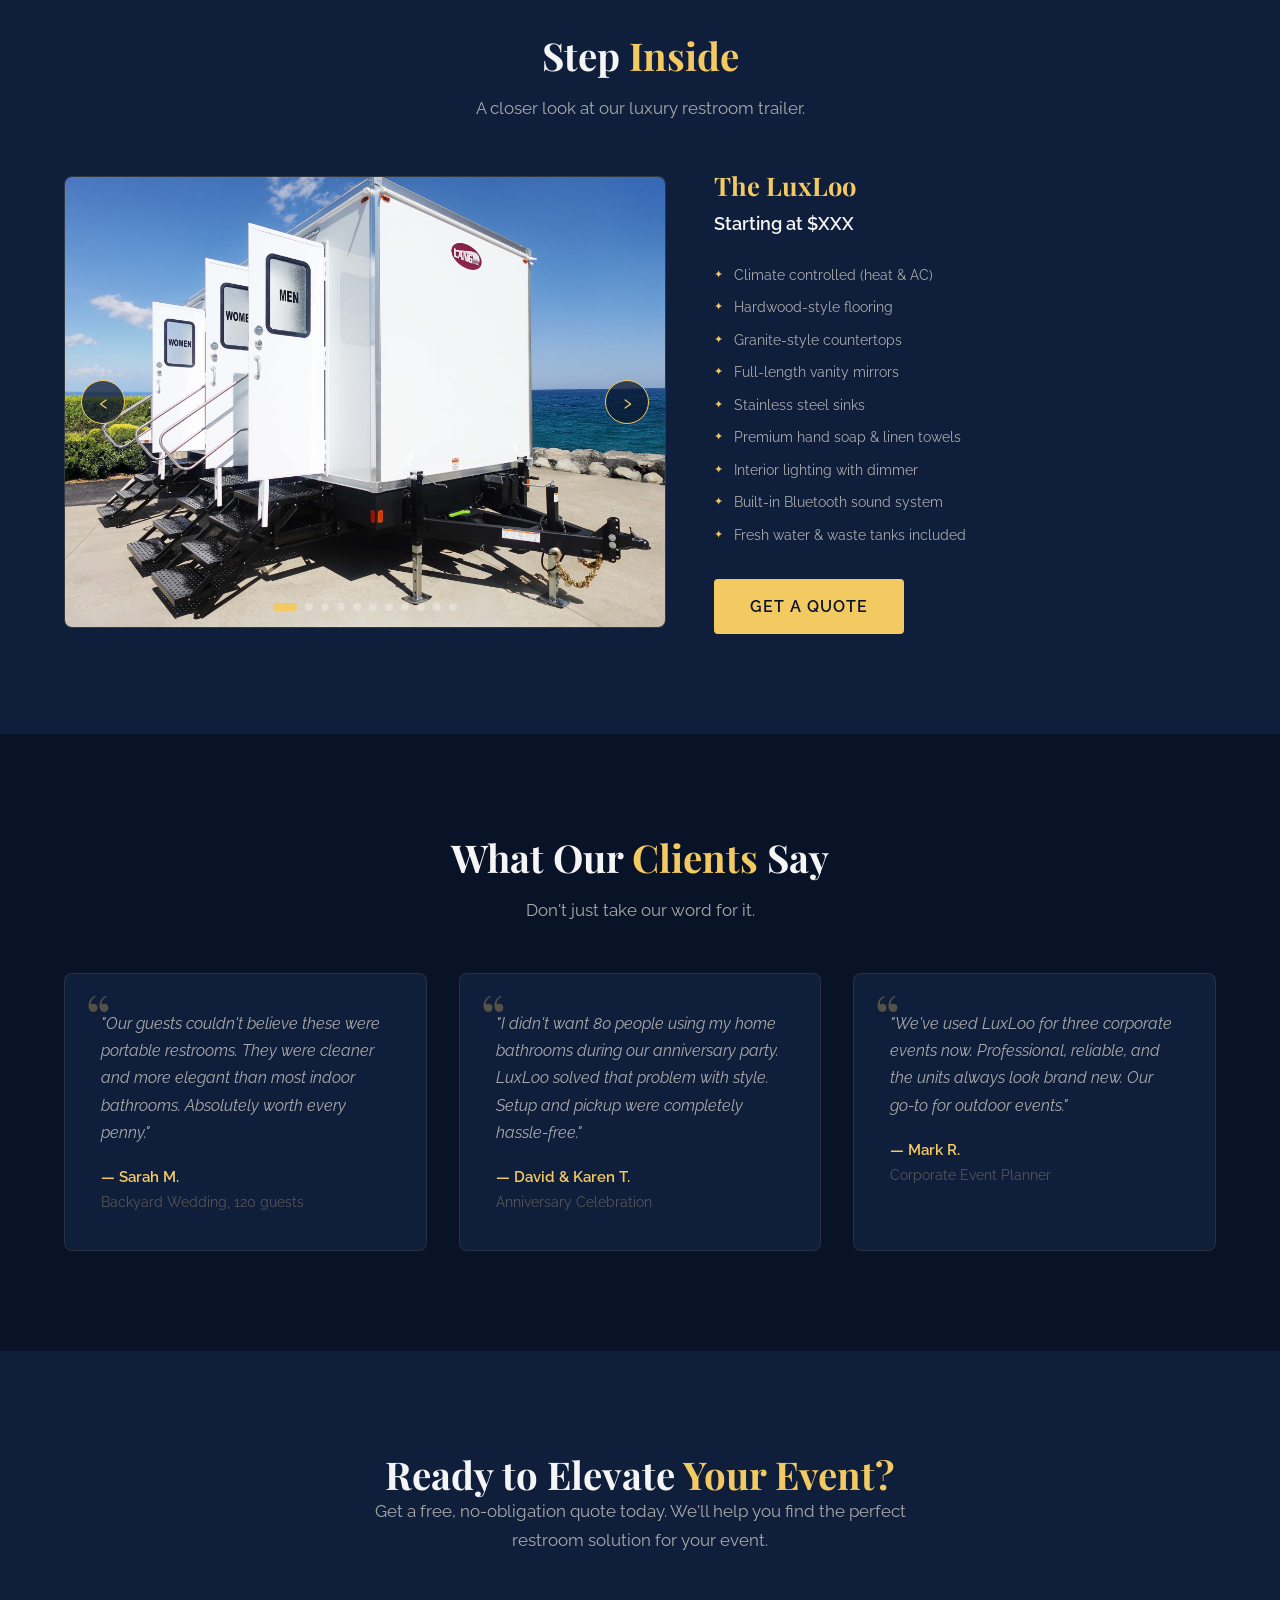
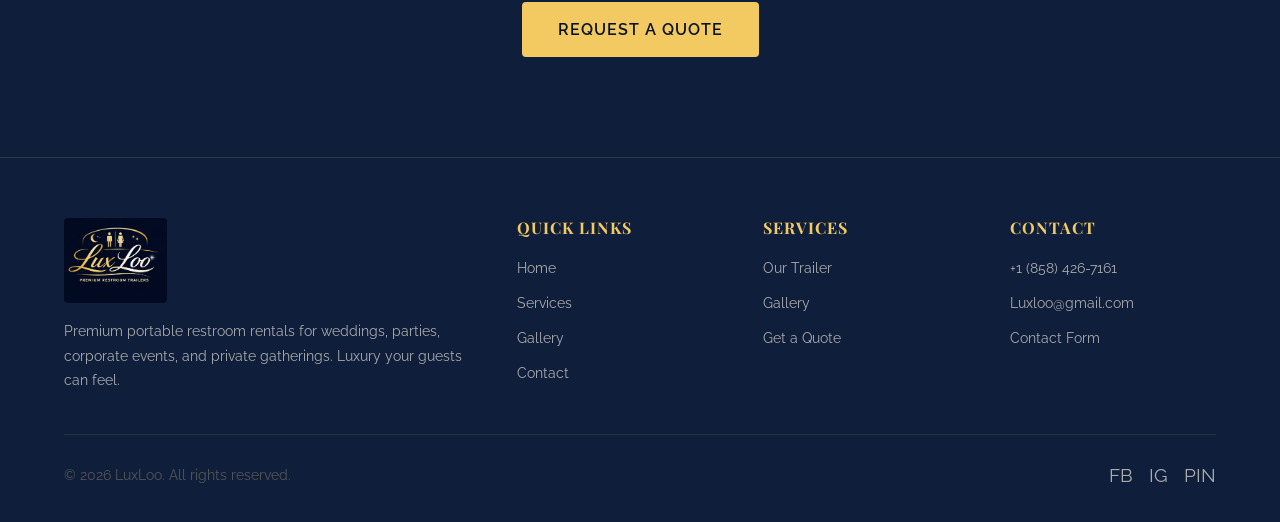
==== commit d16a0638: "Update contact email and remove Hours section - Swap info@luxloo.com placeholder for Luxloo@gmail.co" ====
--- a/index.html
+++ b/index.html
@@ -260,7 +260,7 @@
           <h4>Contact</h4>
           <ul>
             <li><a href="tel:+18584267161">+1 (858) 426-7161</a></li>
-            <li><a href="mailto:info@luxloo.com">info@luxloo.com</a></li>
+            <li><a href="mailto:Luxloo@gmail.com">Luxloo@gmail.com</a></li>
             <li><a href="contact.html">Contact Form</a></li>
           </ul>
         </div>
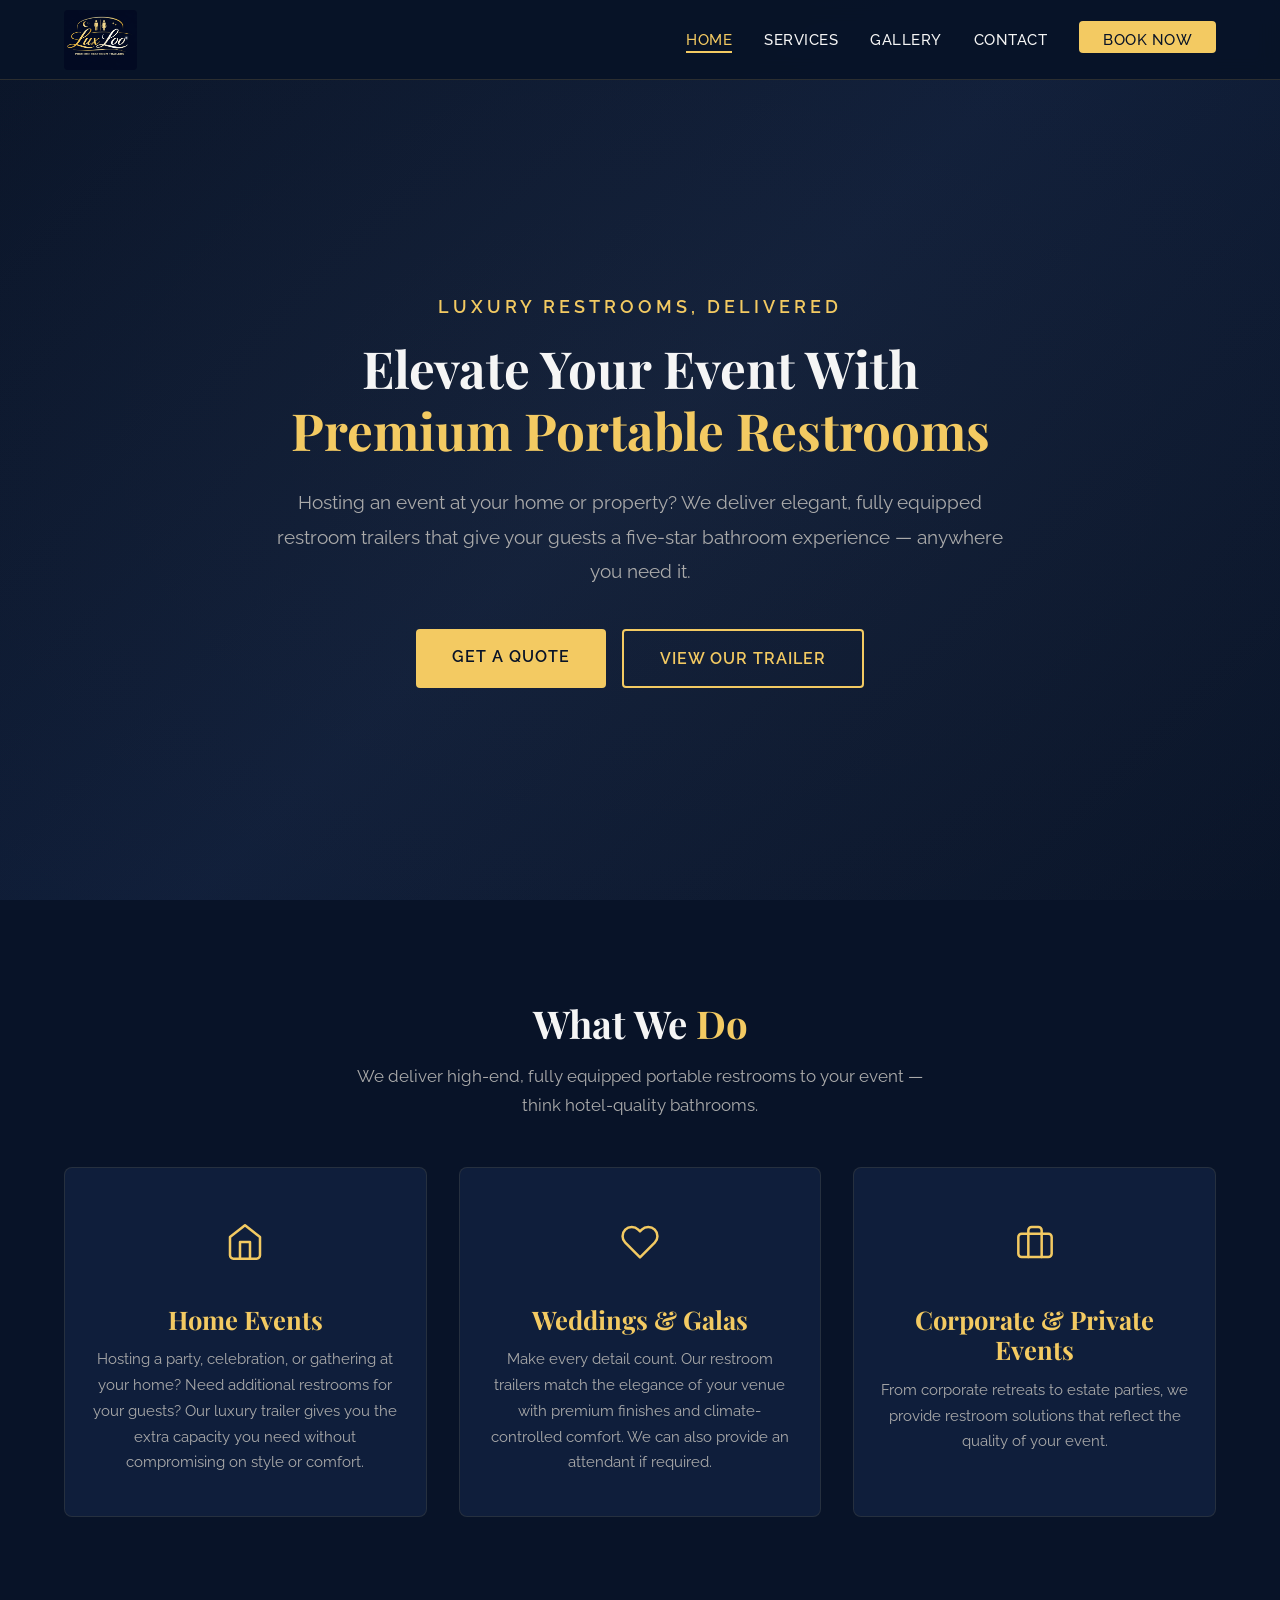
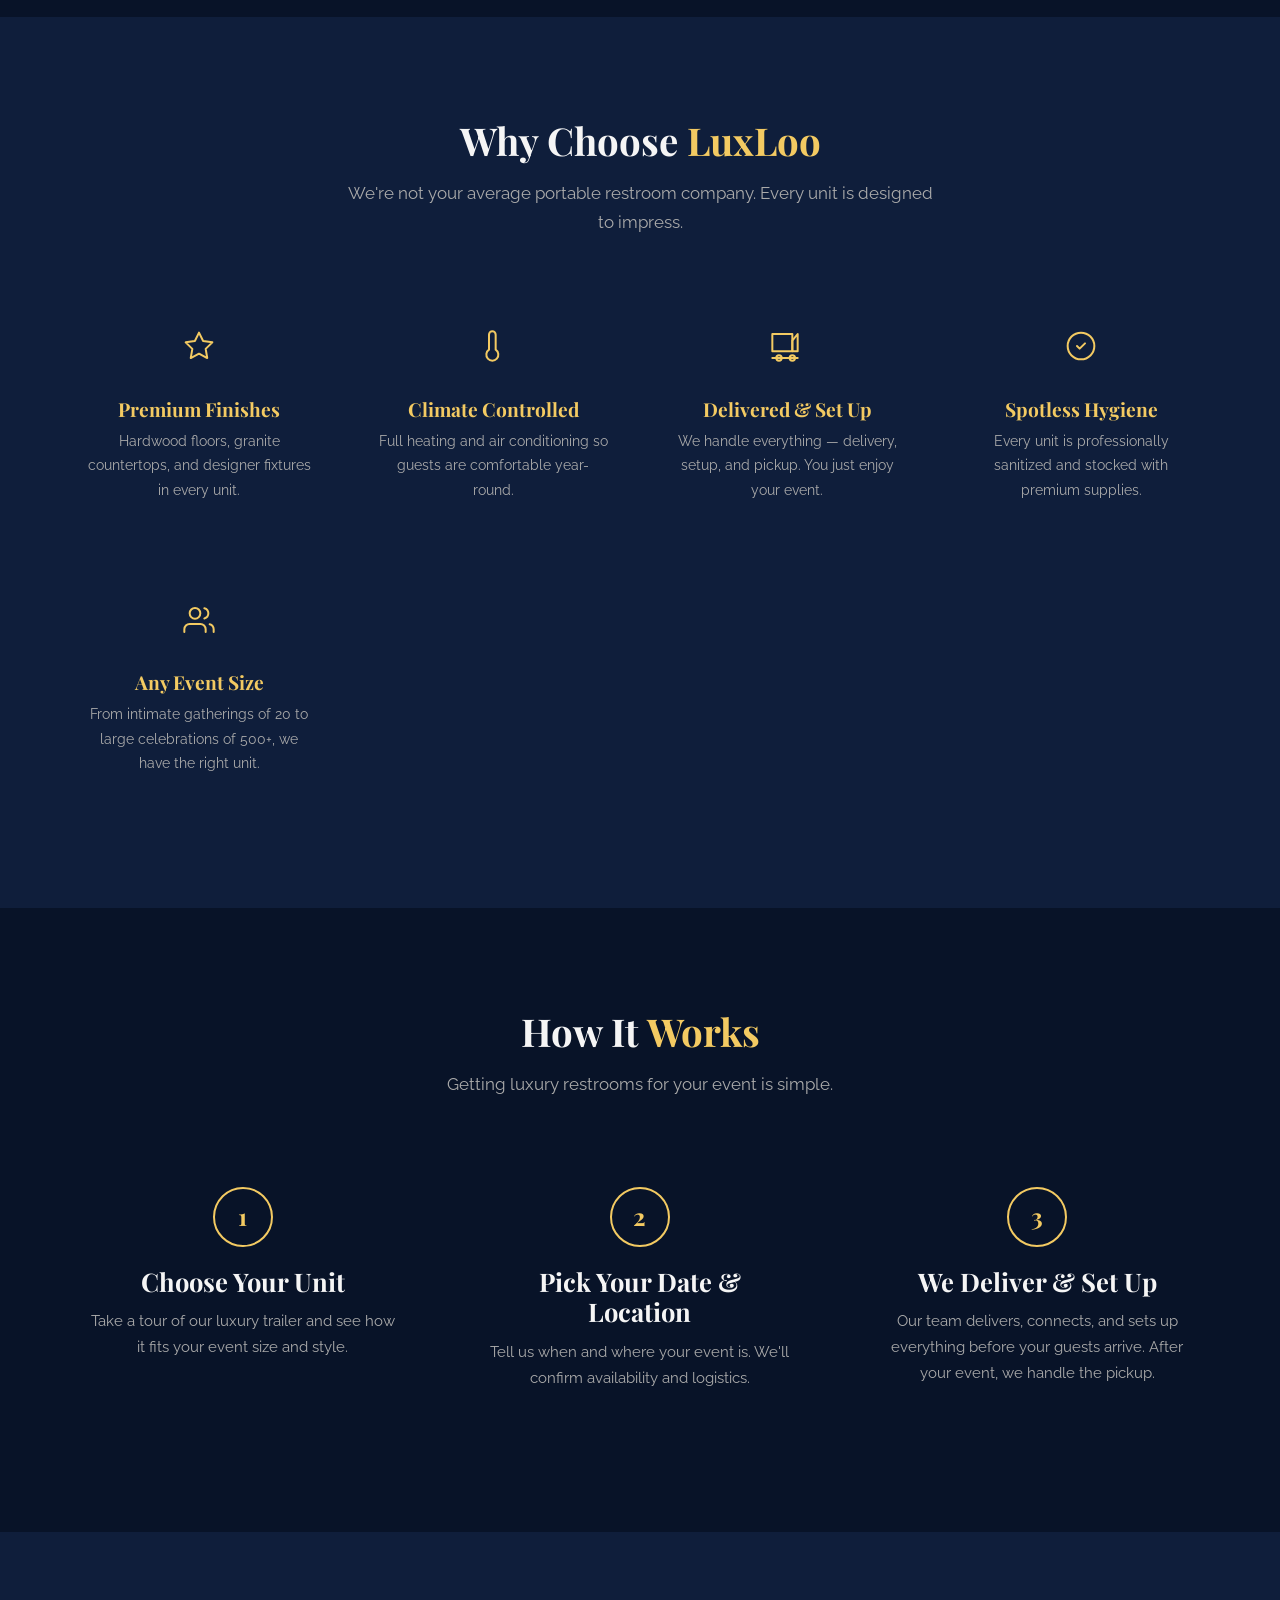
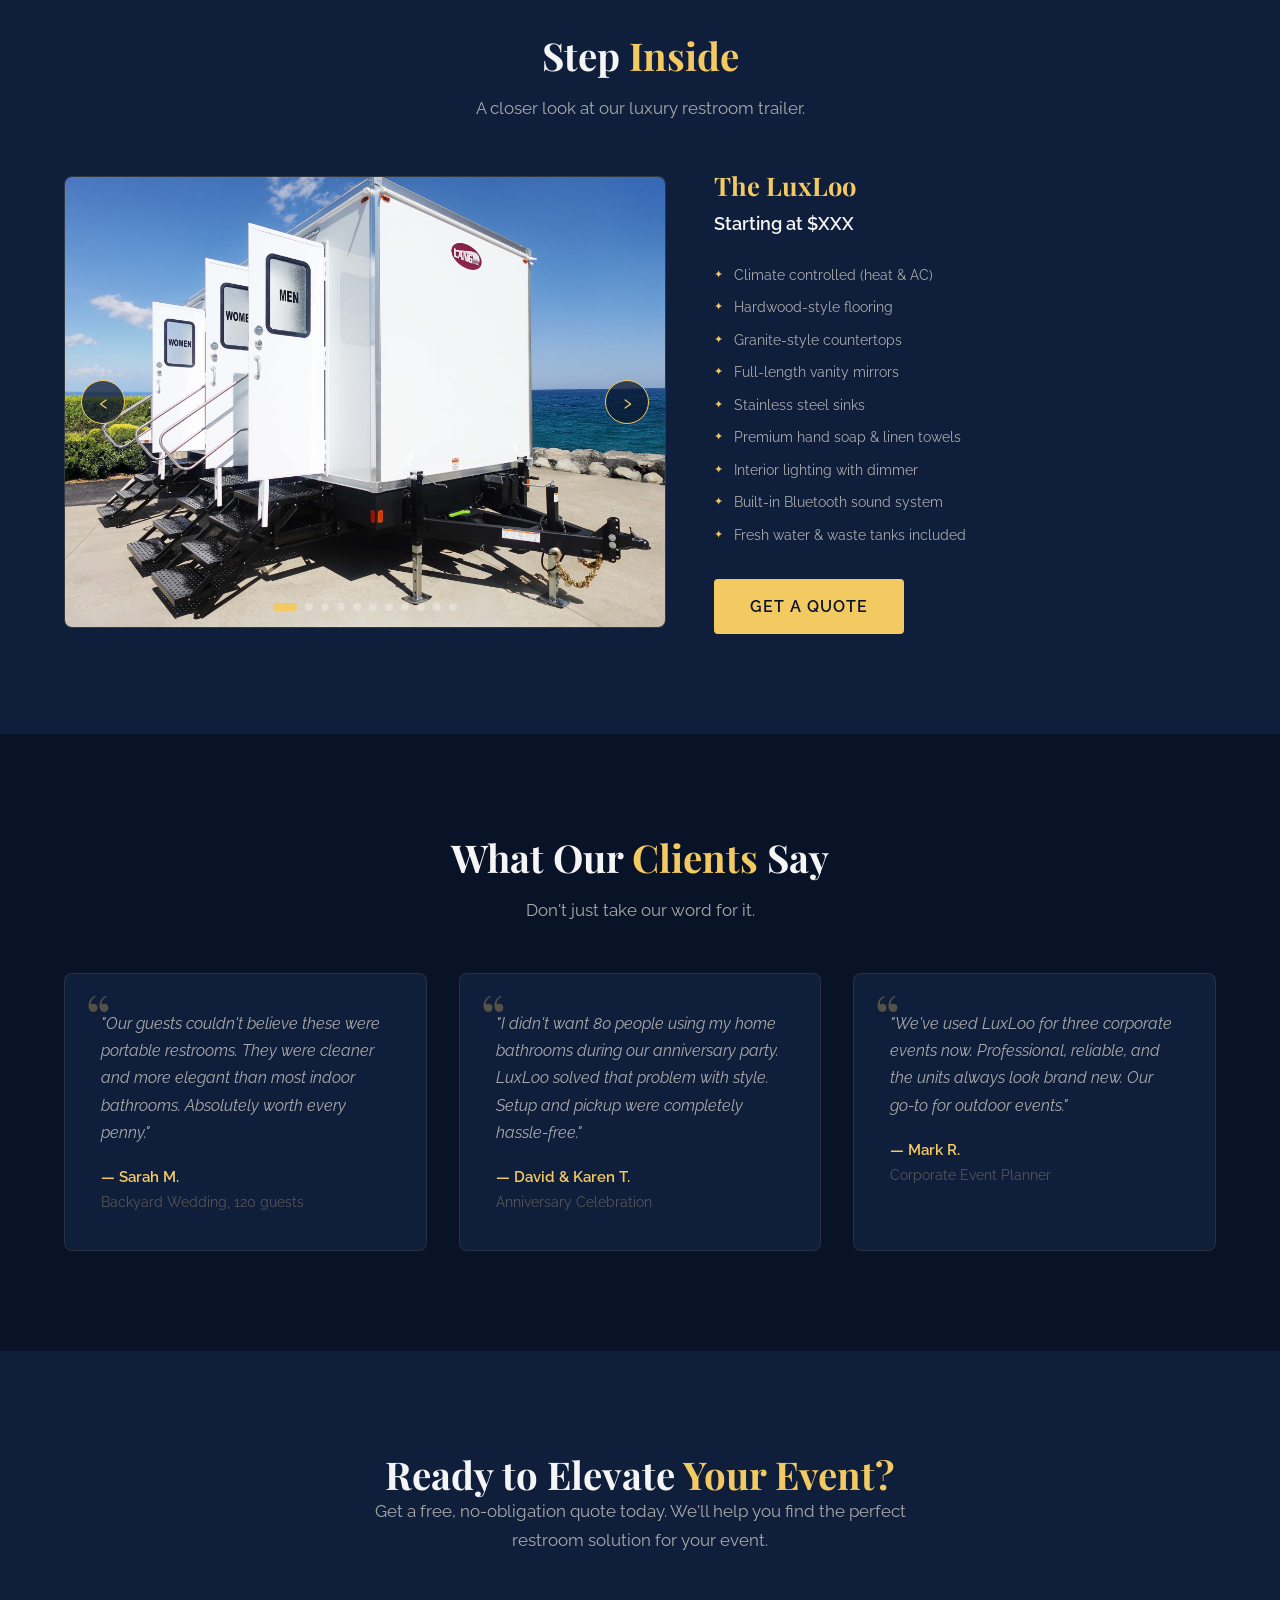
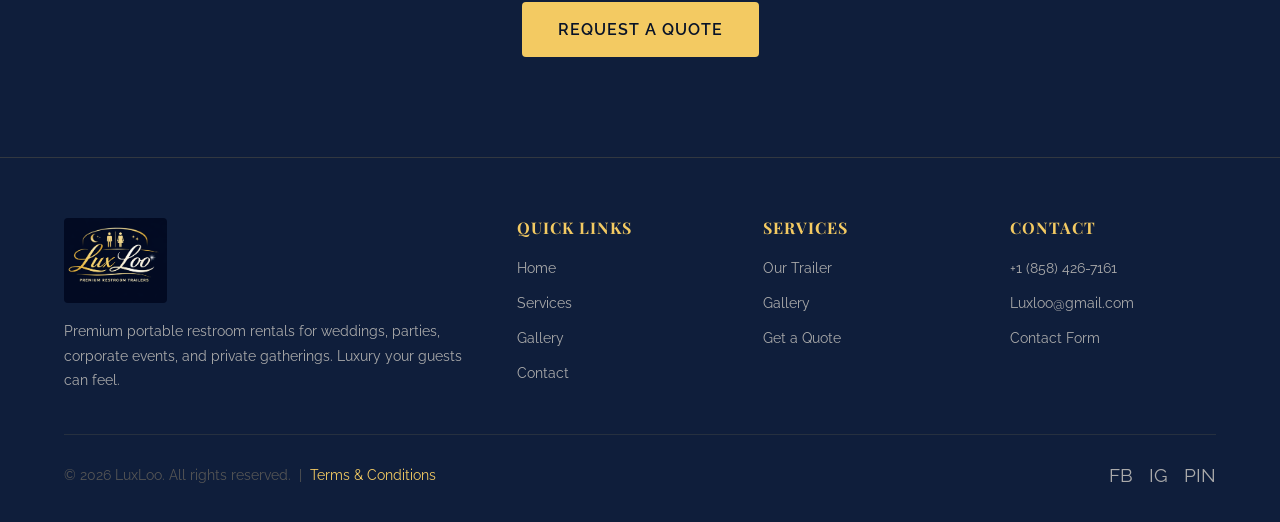
==== commit 53a6ac09: "Add Terms & Conditions page and agreement checkbox at checkout - New terms.html adapted from rental " ====
--- a/index.html
+++ b/index.html
@@ -266,7 +266,7 @@
         </div>
       </div>
       <div class="footer-bottom">
-        <p>&copy; 2026 LuxLoo. All rights reserved.</p>
+        <p>&copy; 2026 LuxLoo. All rights reserved. &nbsp;|&nbsp; <a href="terms.html">Terms &amp; Conditions</a></p>
         <div class="social-links">
           <a href="#" aria-label="Facebook">FB</a>
           <a href="#" aria-label="Instagram">IG</a>
--- a/css/styles.css
+++ b/css/styles.css
@@ -1131,3 +1131,241 @@
     letter-spacing: 2px;
   }
 }
+
+/* ========================================
+   BOOKING CALCULATOR
+   ======================================== */
+.option-cards {
+  display: grid;
+  grid-template-columns: repeat(auto-fit, minmax(220px, 1fr));
+  gap: 14px;
+}
+
+.option-card {
+  position: relative;
+  display: block;
+  padding: 18px 20px;
+  background: var(--bg-card);
+  border: 1px solid rgba(243, 202, 98, 0.2);
+  border-radius: 6px;
+  cursor: pointer;
+  transition: border-color 0.2s, transform 0.2s, box-shadow 0.2s;
+}
+
+.option-card:hover {
+  border-color: var(--gold);
+  transform: translateY(-2px);
+}
+
+.option-card input[type="radio"],
+.option-card input[type="checkbox"] {
+  position: absolute;
+  opacity: 0;
+  pointer-events: none;
+}
+
+.option-card input:checked ~ .option-card-inner,
+.option-card.selected .option-card-inner {
+  color: var(--gold);
+}
+
+.option-card:has(input:checked) {
+  border-color: var(--gold);
+  background: rgba(243, 202, 98, 0.08);
+  box-shadow: 0 0 0 2px var(--gold-glow);
+}
+
+.option-card-title {
+  display: block;
+  font-family: var(--font-heading);
+  font-size: 1.1rem;
+  color: var(--white);
+  margin-bottom: 4px;
+}
+
+.option-card-sub {
+  display: block;
+  font-size: 0.82rem;
+  color: var(--gray);
+  margin-bottom: 10px;
+}
+
+.option-card-price {
+  display: block;
+  font-size: 1.15rem;
+  color: var(--gold);
+  font-weight: 600;
+  letter-spacing: 0.5px;
+}
+
+.price-summary {
+  background: linear-gradient(135deg, var(--bg-card) 0%, var(--bg-card-hover) 100%);
+  border: 2px solid var(--gold);
+  border-radius: 8px;
+  padding: 28px;
+  margin: 32px 0 24px;
+  box-shadow: 0 0 30px rgba(243, 202, 98, 0.1);
+}
+
+.price-summary h3 {
+  color: var(--gold);
+  font-size: 1.2rem;
+  margin-bottom: 18px;
+  text-transform: uppercase;
+  letter-spacing: 1px;
+}
+
+.price-line {
+  display: flex;
+  justify-content: space-between;
+  align-items: center;
+  padding: 8px 0;
+  color: var(--white);
+  font-size: 0.95rem;
+}
+
+.price-line.muted {
+  color: var(--gray);
+  font-size: 0.85rem;
+}
+
+.price-line.total {
+  border-top: 1px solid rgba(243, 202, 98, 0.3);
+  margin-top: 12px;
+  padding-top: 16px;
+  font-size: 1.1rem;
+  font-weight: 600;
+}
+
+.price-line.deposit {
+  color: var(--gold);
+  font-family: var(--font-heading);
+  font-size: 1.25rem;
+  margin-top: 8px;
+}
+
+.price-line.balance {
+  color: var(--gray);
+  font-size: 0.85rem;
+  font-style: italic;
+}
+
+.price-note {
+  margin-top: 14px;
+  padding-top: 14px;
+  border-top: 1px dashed rgba(243, 202, 98, 0.2);
+  font-size: 0.8rem;
+  color: var(--gray);
+  line-height: 1.5;
+}
+
+/* ========================================
+   TERMS & CONDITIONS PAGE
+   ======================================== */
+.terms-content {
+  max-width: 800px;
+  line-height: 1.75;
+  color: var(--white);
+}
+
+.terms-content p {
+  color: var(--white);
+  margin-bottom: 1.1rem;
+  font-size: 1rem;
+}
+
+.terms-content h2 {
+  font-family: var(--font-heading);
+  color: var(--gold);
+  font-size: 1.4rem;
+  margin-top: 2.5rem;
+  margin-bottom: 1rem;
+  padding-bottom: 0.5rem;
+  border-bottom: 1px solid rgba(243, 202, 98, 0.2);
+}
+
+.terms-content ul {
+  margin: 0 0 1.2rem 1.5rem;
+  color: var(--white);
+}
+
+.terms-content ul li {
+  margin-bottom: 0.5rem;
+}
+
+.terms-content a {
+  color: var(--gold);
+  text-decoration: underline;
+}
+
+.terms-content a:hover {
+  color: var(--gold-light);
+}
+
+.terms-updated {
+  color: var(--gray);
+  font-size: 0.85rem;
+  font-style: italic;
+  margin-bottom: 2rem;
+  text-transform: uppercase;
+  letter-spacing: 1px;
+}
+
+.terms-cta {
+  margin-top: 3.5rem;
+  padding: 2rem;
+  background: var(--bg-card);
+  border: 1px solid rgba(243, 202, 98, 0.3);
+  border-radius: 8px;
+  text-align: center;
+}
+
+.terms-cta p {
+  color: var(--white);
+  margin-bottom: 1rem;
+  font-size: 1.05rem;
+}
+
+/* ========================================
+   AGREEMENT CHECKBOX (booking form)
+   ======================================== */
+.agreement-check {
+  display: flex;
+  align-items: flex-start;
+  gap: 12px;
+  padding: 16px 18px;
+  background: var(--bg-card);
+  border: 1px solid rgba(243, 202, 98, 0.2);
+  border-radius: 6px;
+  margin-bottom: 20px;
+  cursor: pointer;
+  transition: border-color 0.2s;
+}
+
+.agreement-check:hover {
+  border-color: var(--gold);
+}
+
+.agreement-check input[type="checkbox"] {
+  margin-top: 3px;
+  width: 18px;
+  height: 18px;
+  accent-color: var(--gold);
+  cursor: pointer;
+  flex-shrink: 0;
+}
+
+.agreement-check span {
+  color: var(--white);
+  font-size: 0.92rem;
+  line-height: 1.5;
+}
+
+.agreement-check a {
+  color: var(--gold);
+  text-decoration: underline;
+}
+
+.agreement-check.error {
+  border-color: #e74c3c;
+}
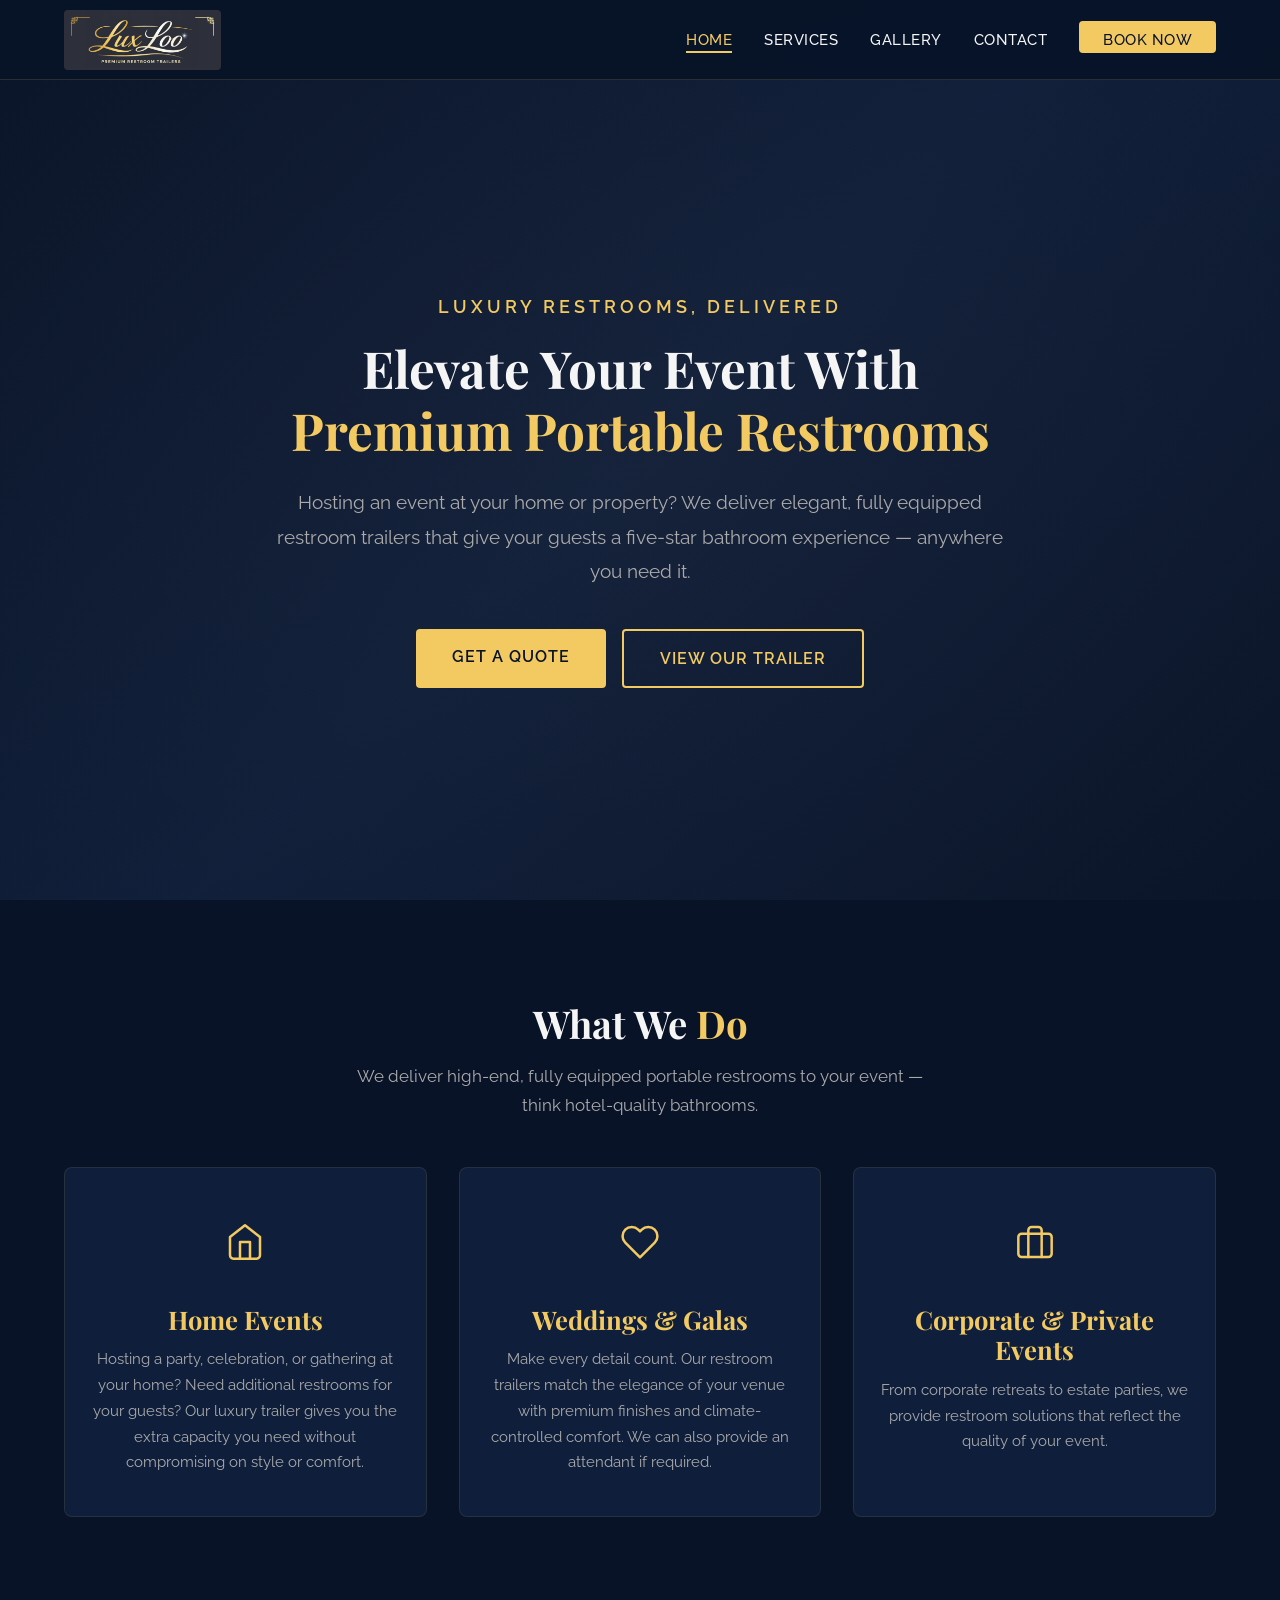
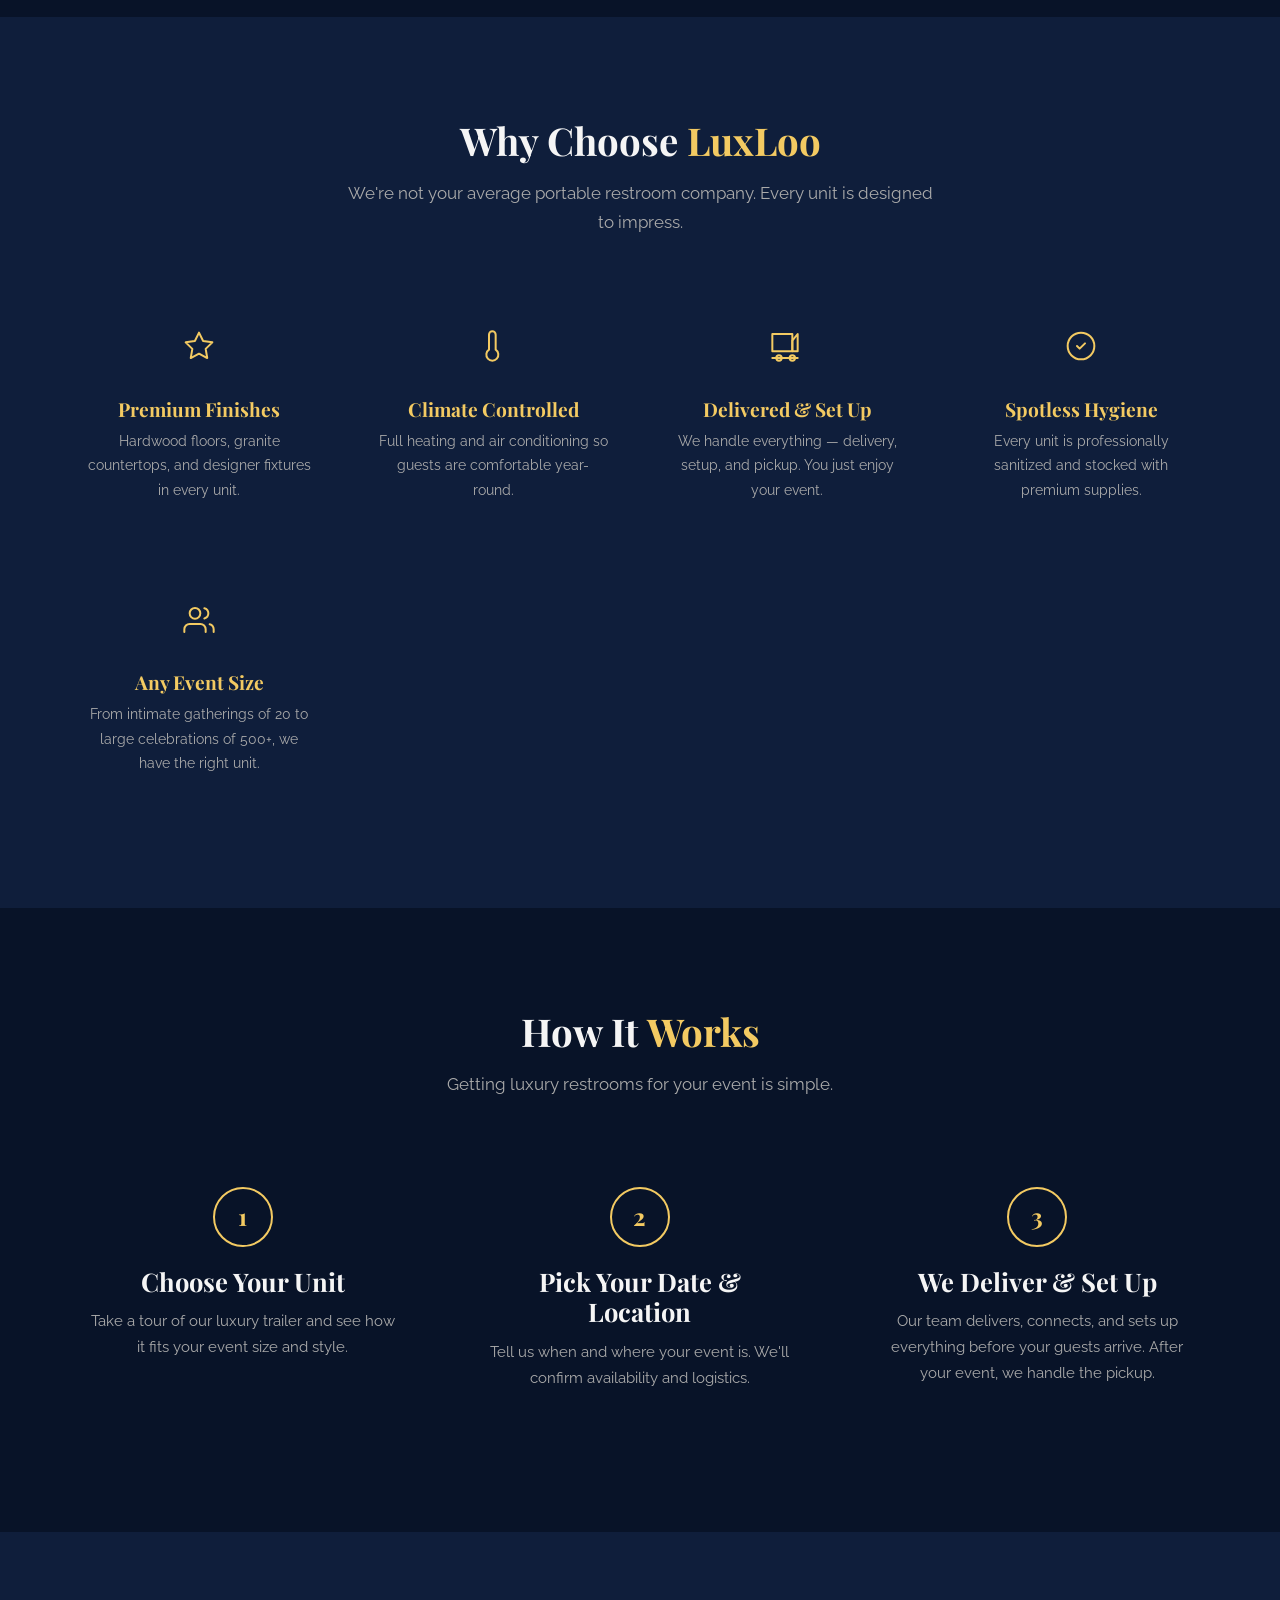
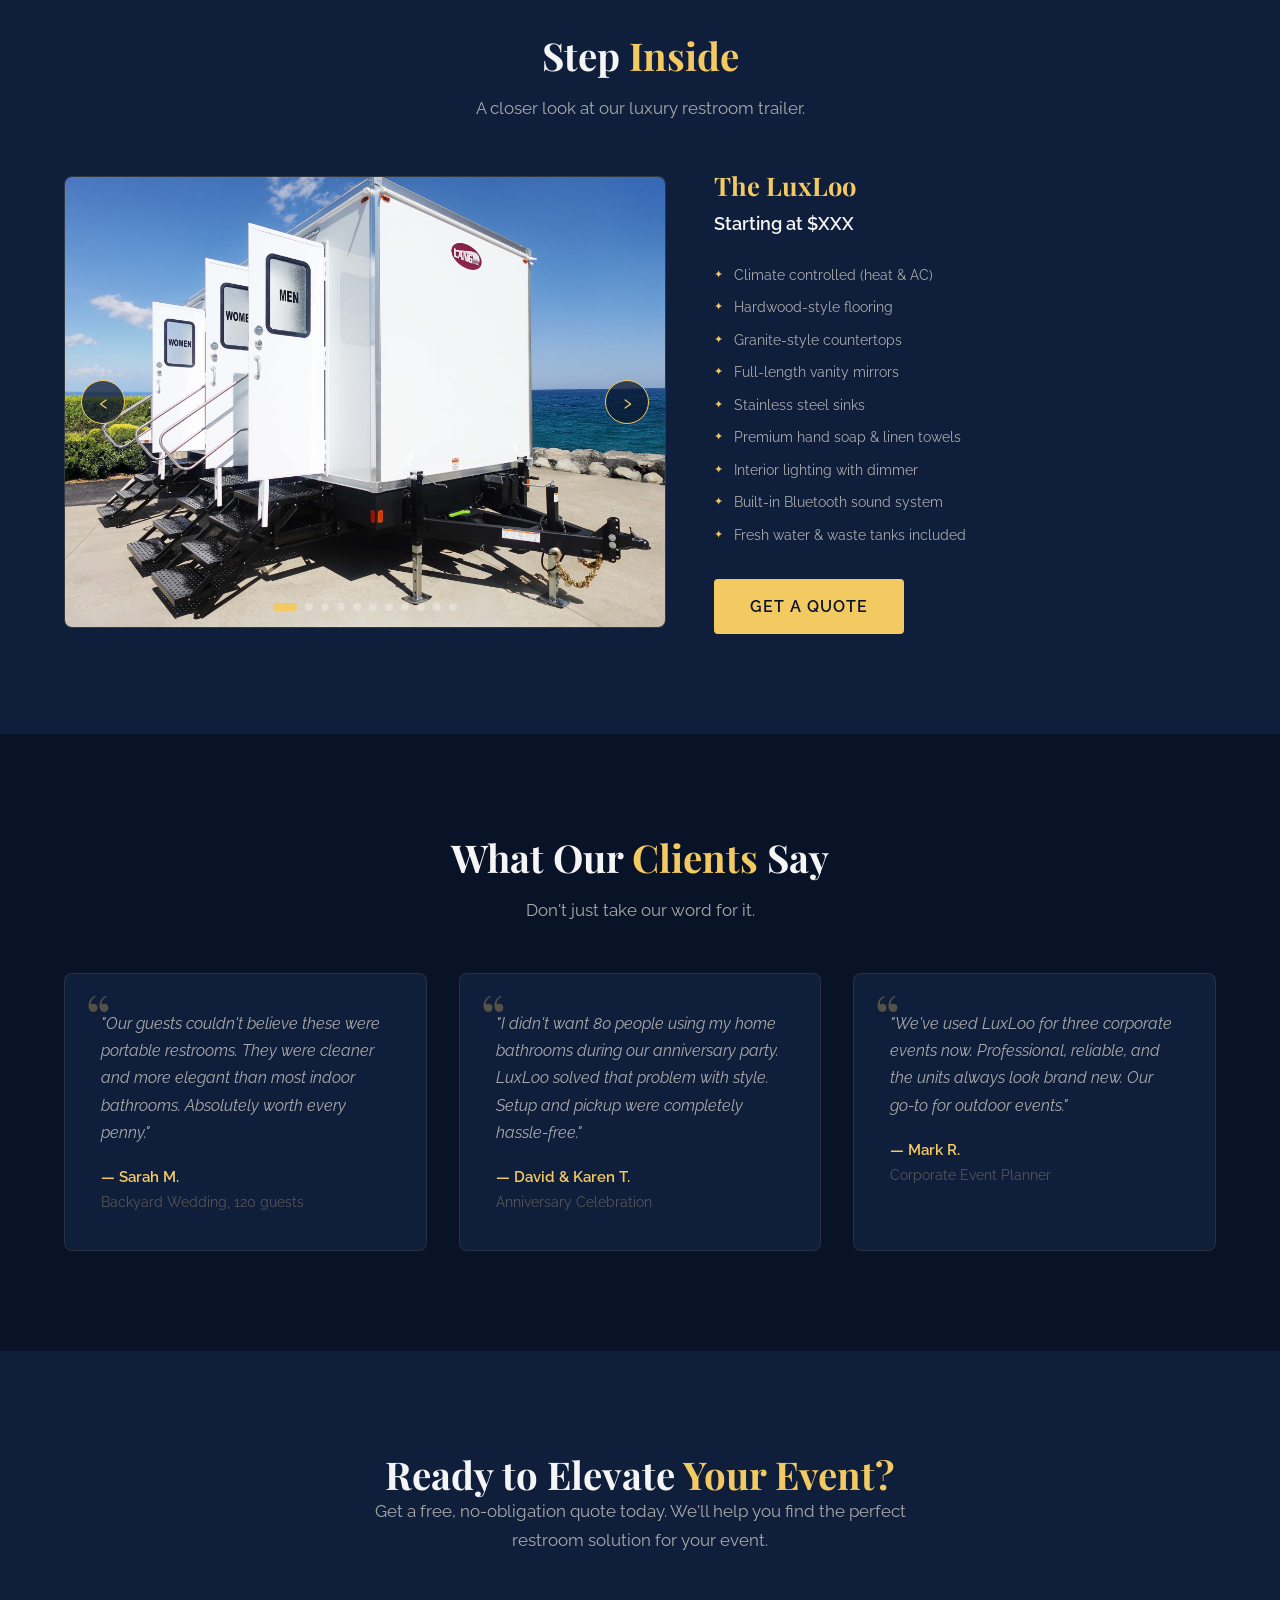
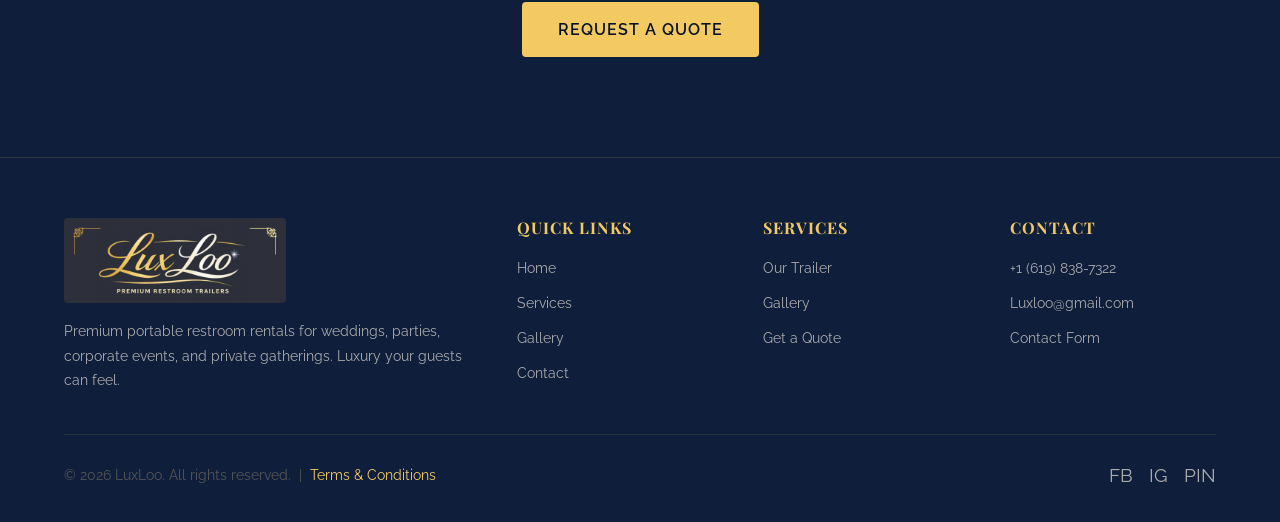
==== commit 0c085838: "Update business phone number to (619) 838-7322 site-wide Co-Authored-By: Claude Opus 4.7 <noreply@an" ====
--- a/index.html
+++ b/index.html
@@ -259,7 +259,7 @@
         <div>
           <h4>Contact</h4>
           <ul>
-            <li><a href="tel:+18584267161">+1 (858) 426-7161</a></li>
+            <li><a href="tel:+16198387322">+1 (619) 838-7322</a></li>
             <li><a href="mailto:Luxloo@gmail.com">Luxloo@gmail.com</a></li>
             <li><a href="contact.html">Contact Form</a></li>
           </ul>
